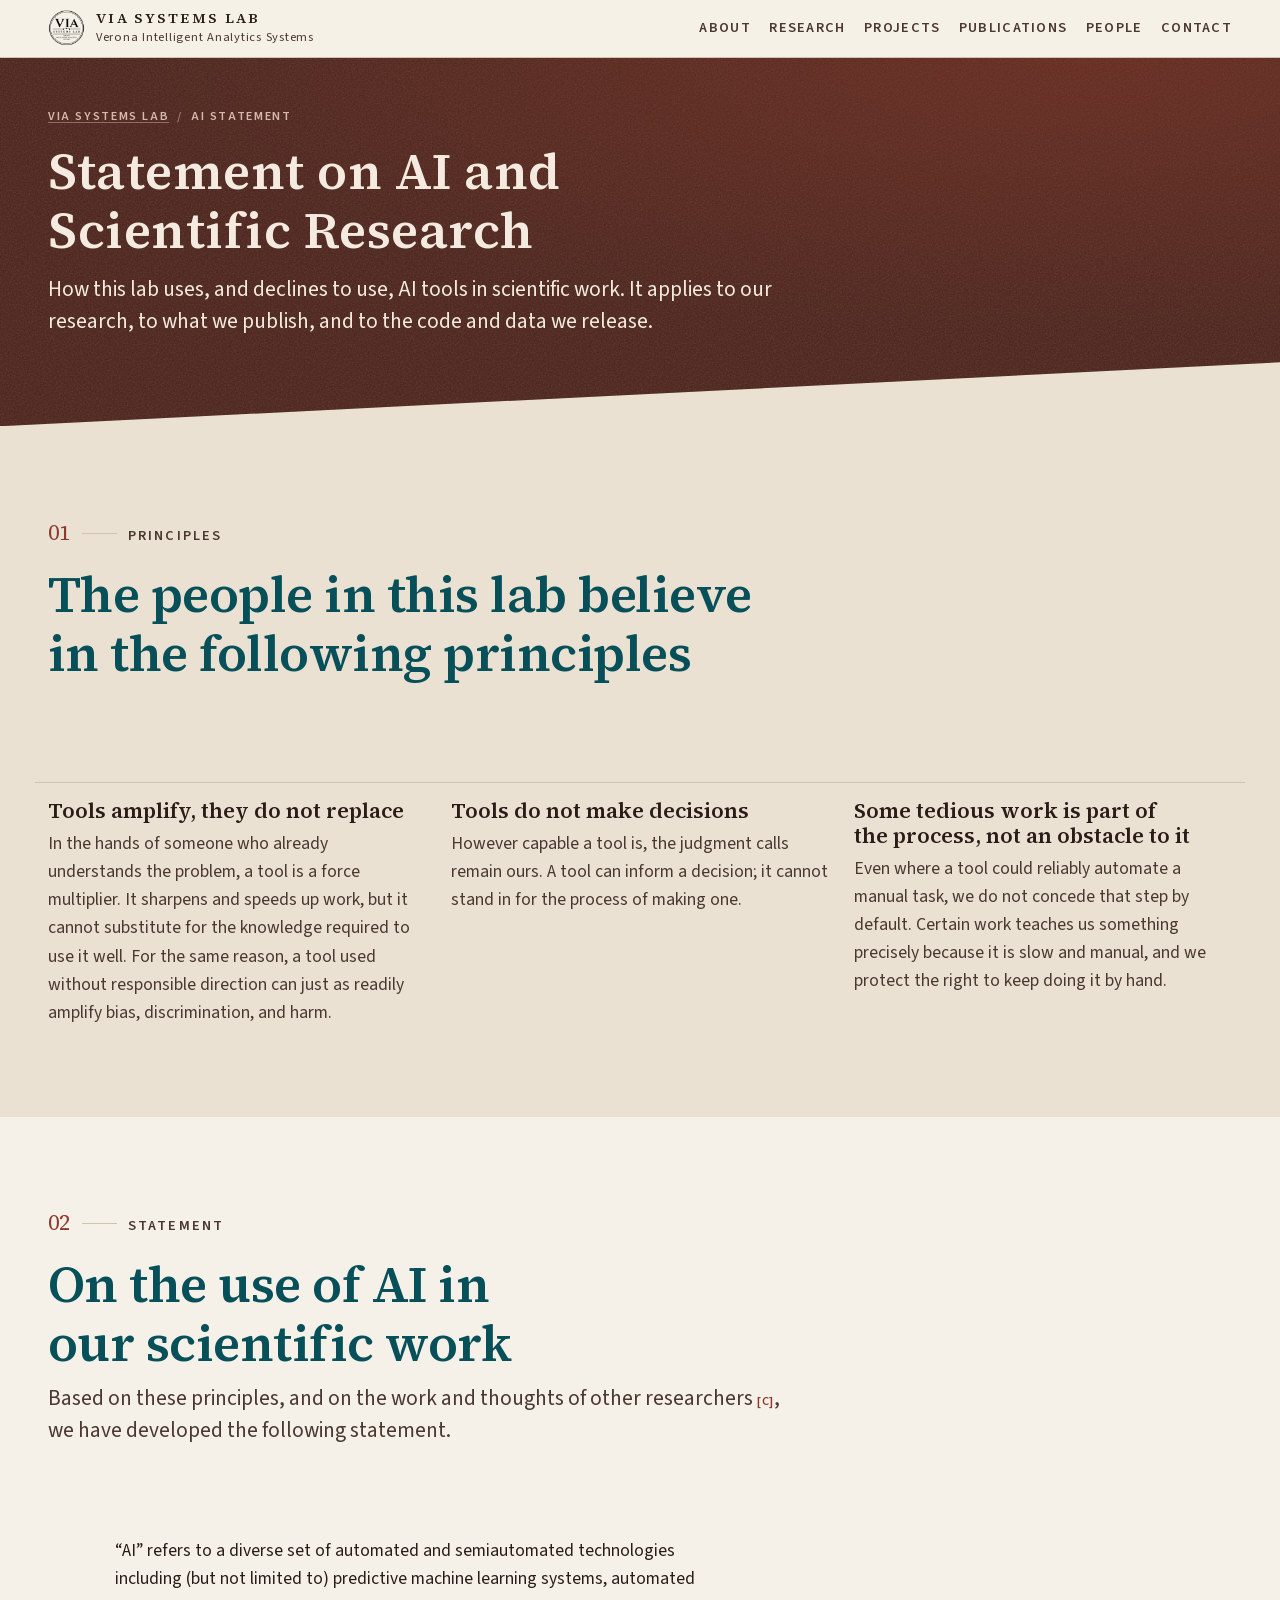
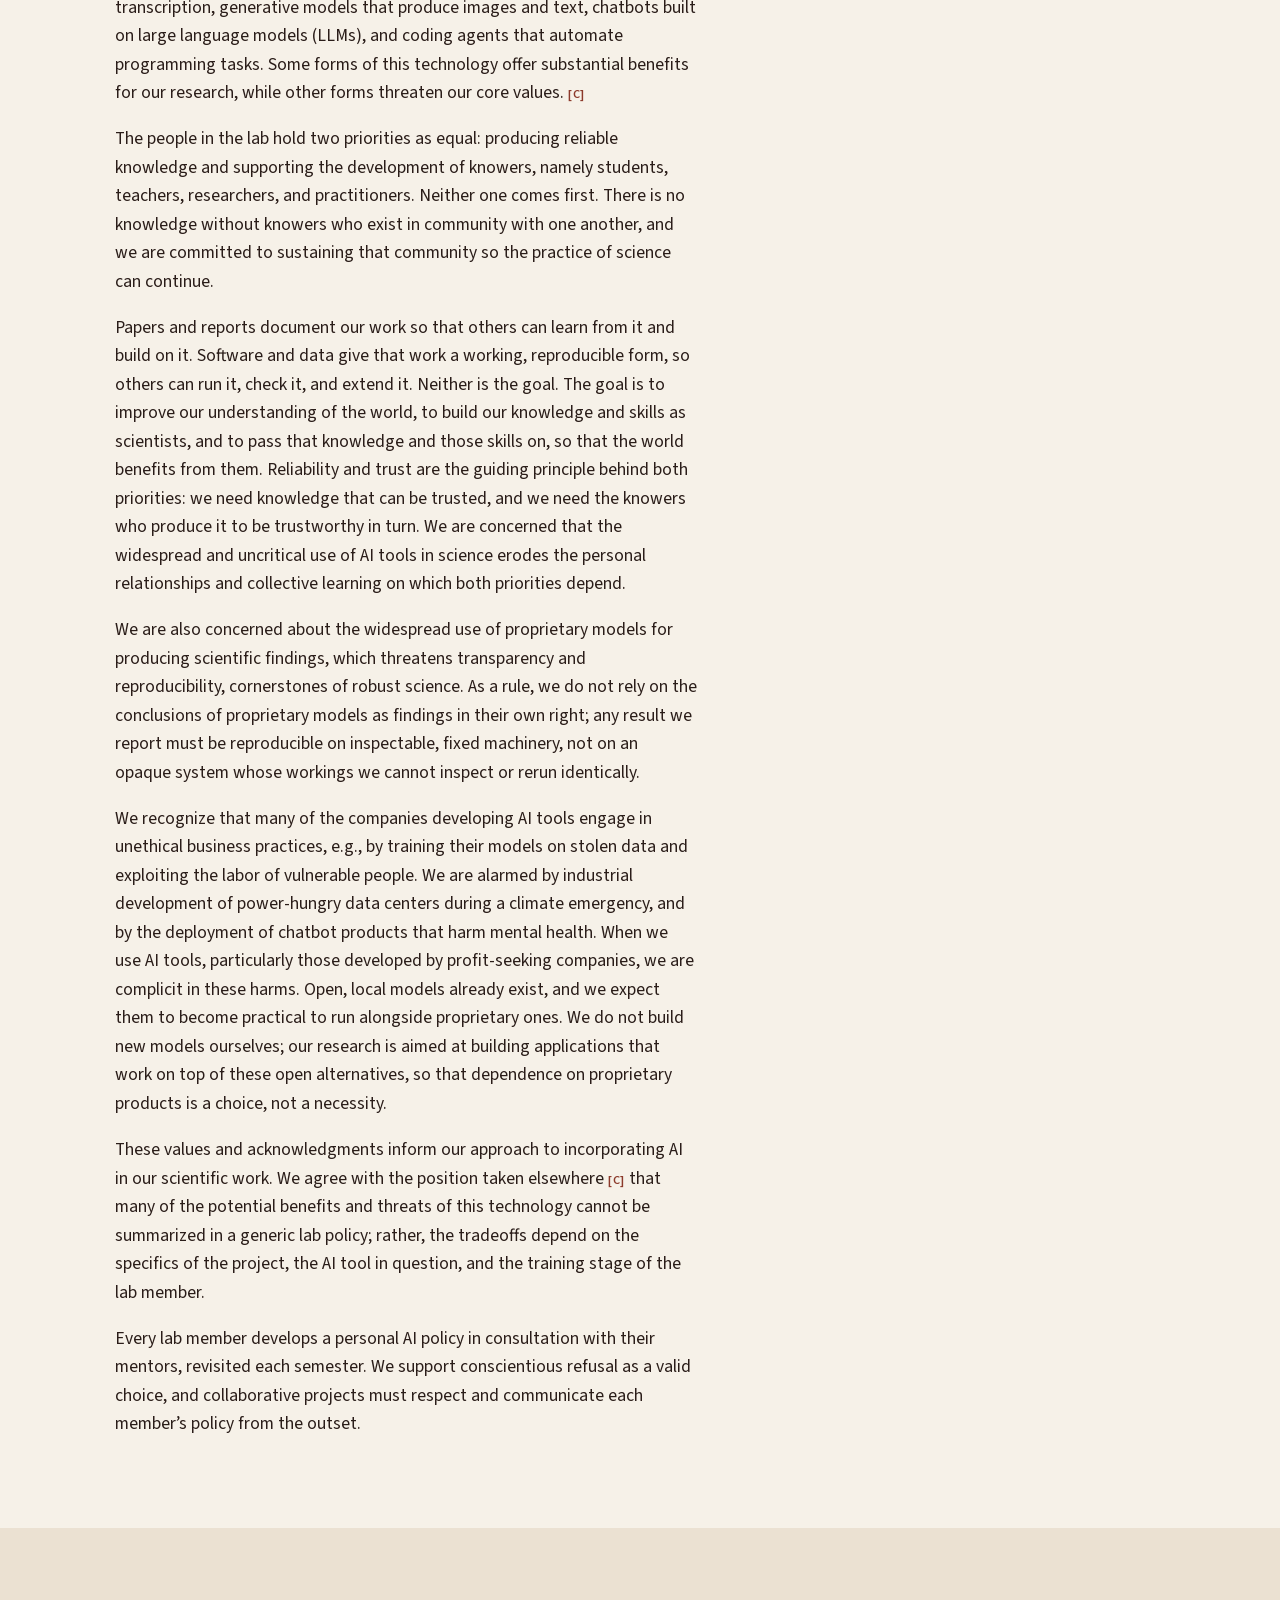
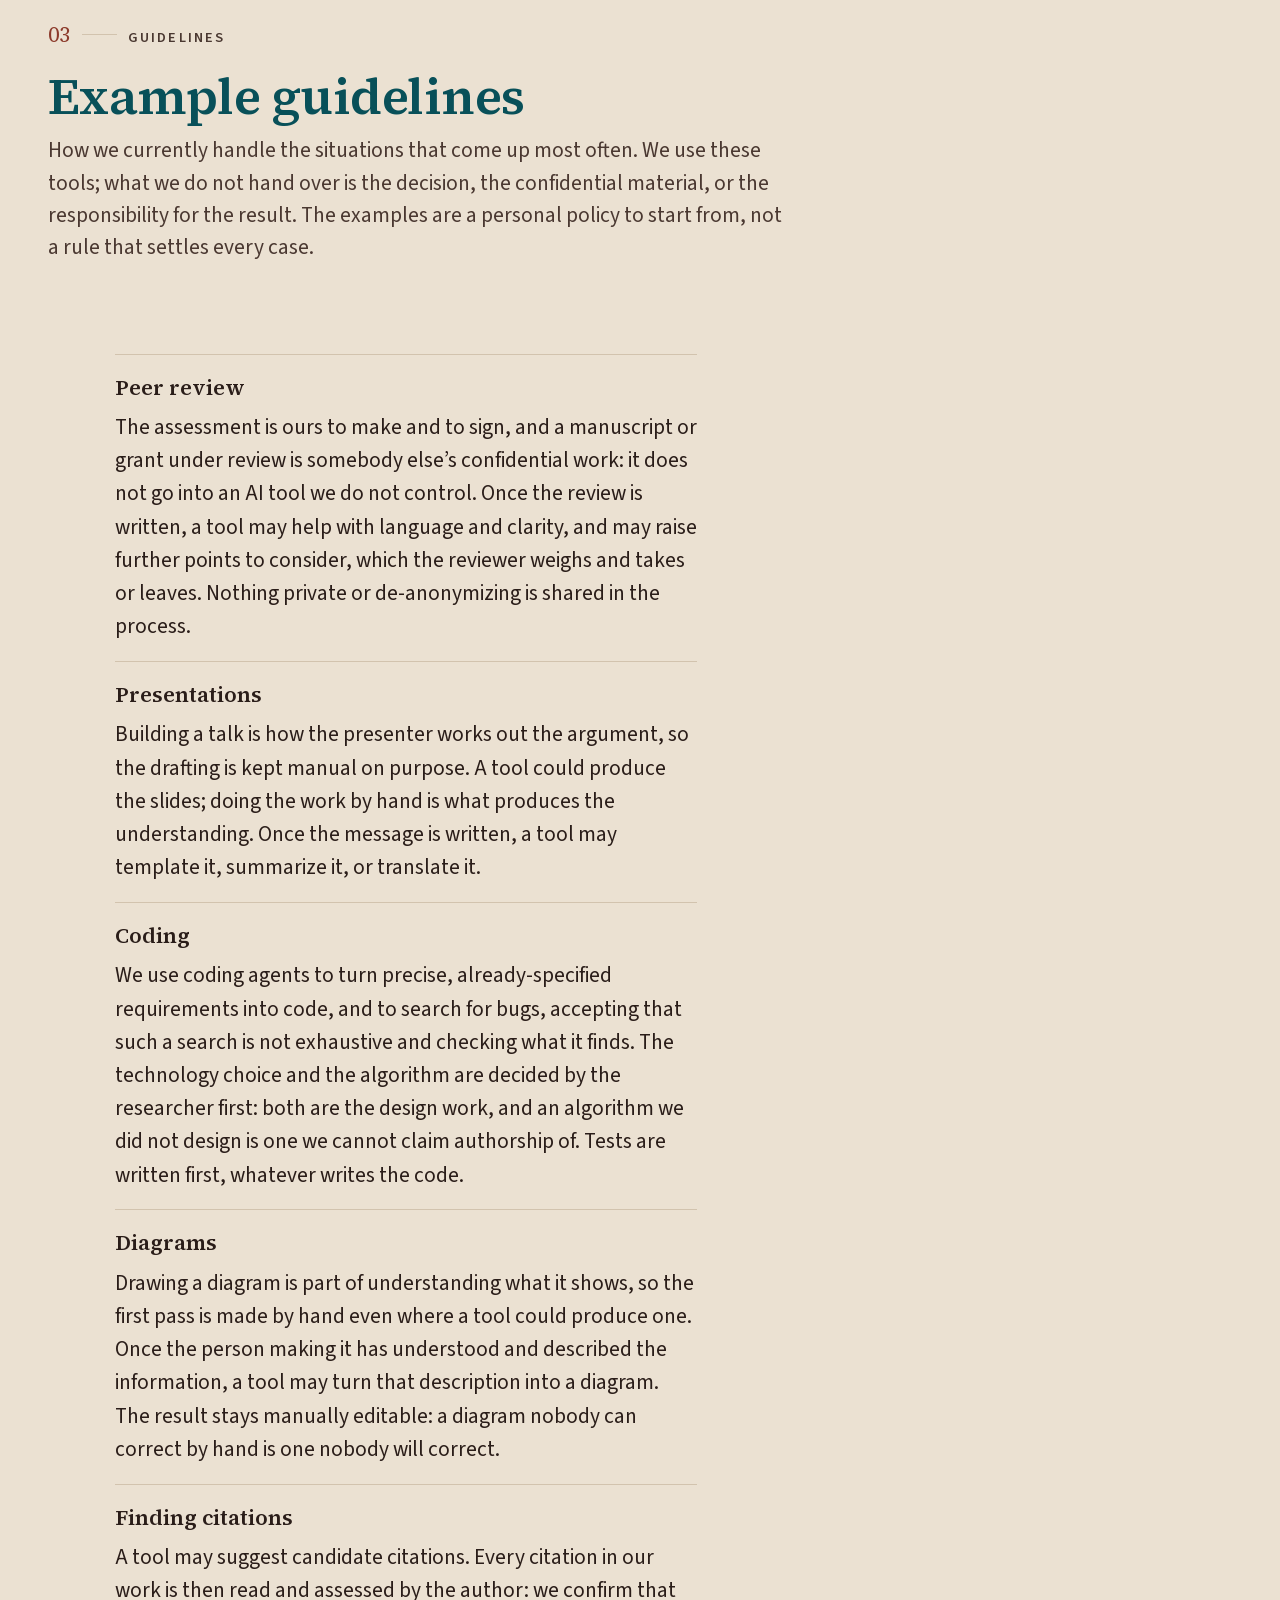
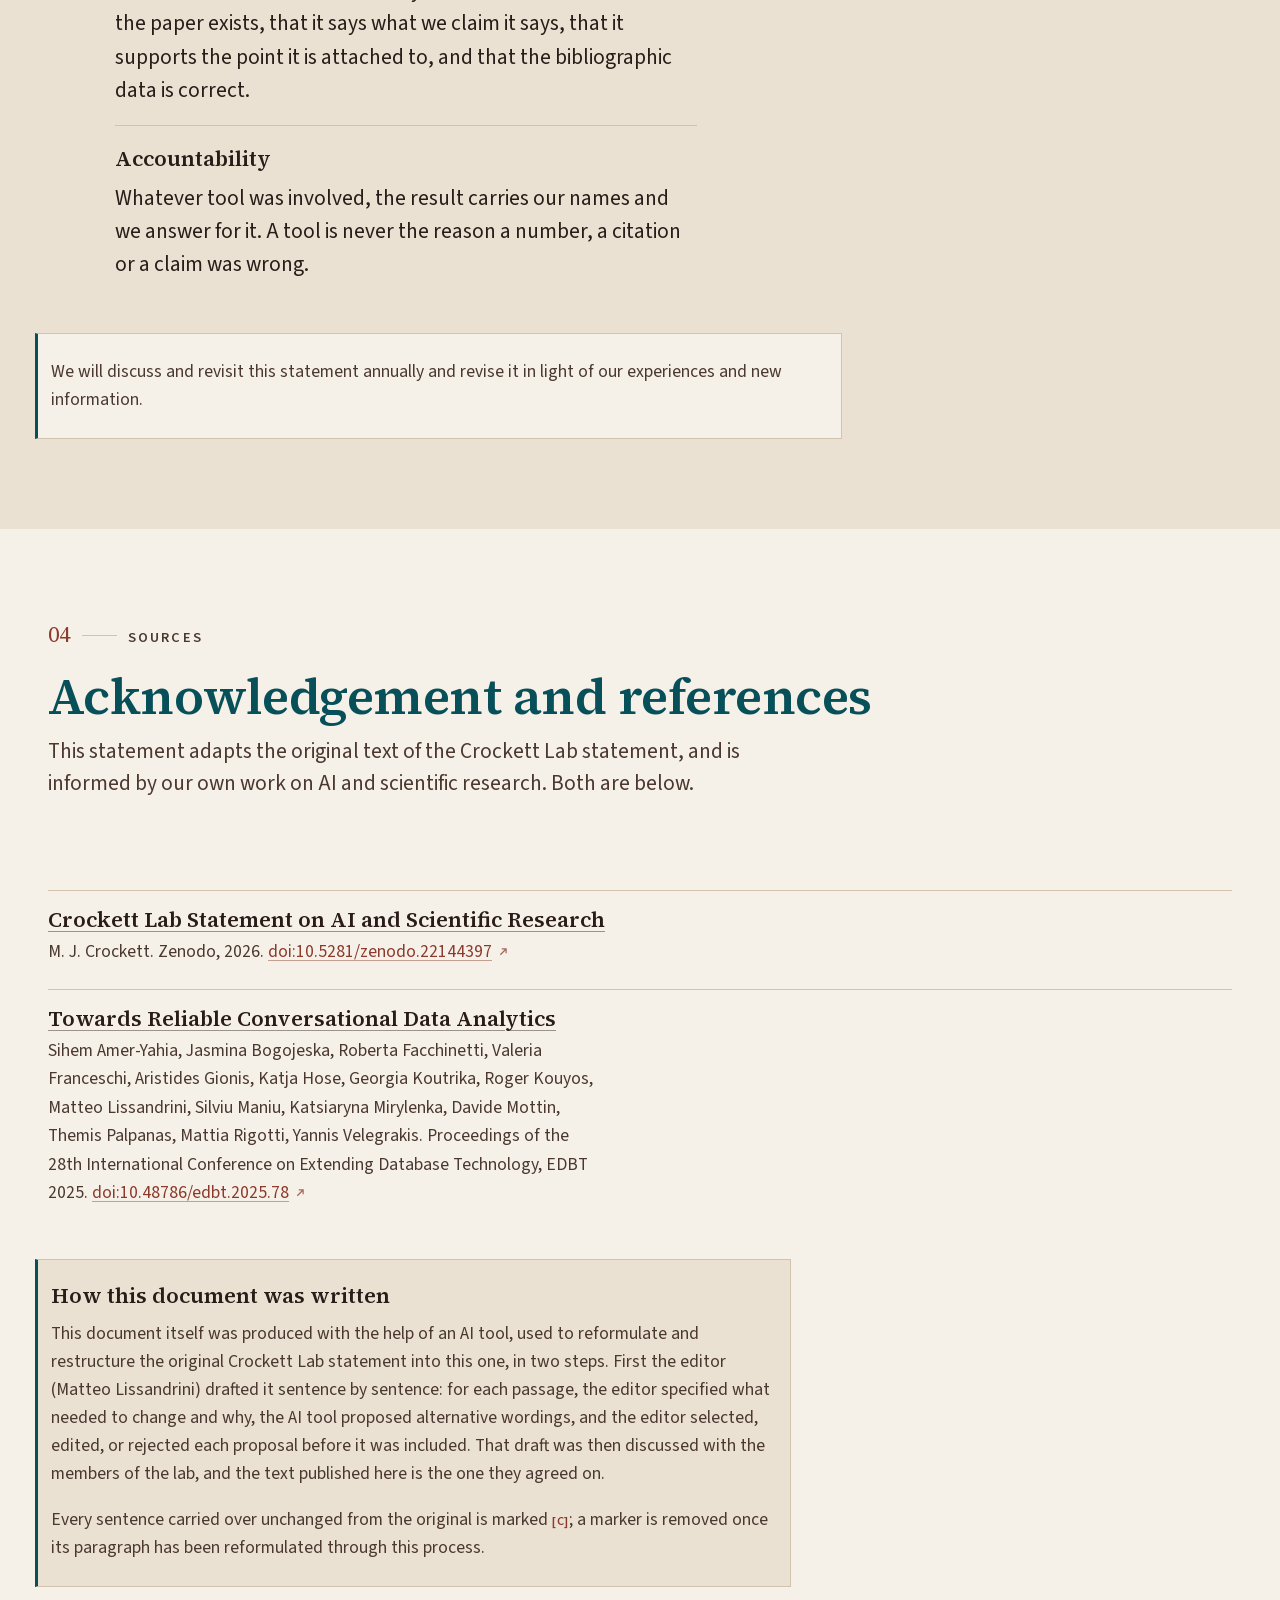
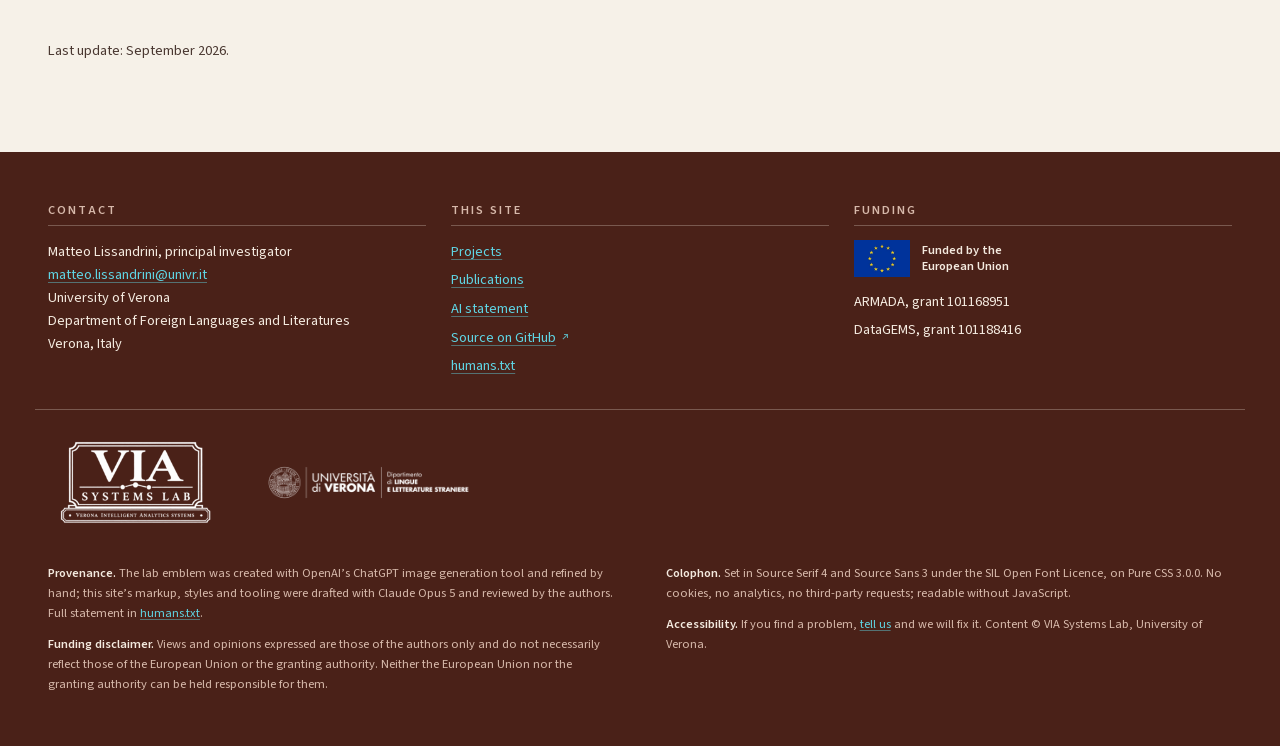
==== ai-statement.html @ 72196e4b "content(ai-statement): frame the guidelines by what we commit to [BOT] The example guidelines carrie" ====
<!doctype html>
<html lang="en">
<head>
<meta charset="utf-8">
<meta name="viewport" content="width=device-width, initial-scale=1">

<title>Statement on AI and Scientific Research · VIA Systems Lab</title>
<meta name="description" content="How the VIA Systems Lab uses, and declines to use, AI tools in scientific work: principles, example guidelines for review, presentations, coding, diagrams and citations.">
<link rel="canonical" href="https://viasystemslab.github.io/ai-statement.html">

<meta name="color-scheme" content="light">
<meta name="theme-color" content="#f6f1e8">

<link rel="icon" href="icons/favicon.svg" type="image/svg+xml">
<link rel="icon" href="icons/favicon-32.png" sizes="32x32" type="image/png">
<link rel="icon" href="icons/favicon-16.png" sizes="16x16" type="image/png">
<link rel="apple-touch-icon" href="icons/apple-touch-icon.png" sizes="180x180">
<link rel="manifest" href="site.webmanifest">
<link rel="author" type="text/plain" href="humans.txt">

<link rel="preload" href="fonts/source-sans-3-roman-latin.woff2" as="font" type="font/woff2" crossorigin>
<link rel="preload" href="fonts/source-serif-4-roman-latin.woff2" as="font" type="font/woff2" crossorigin>

<link rel="stylesheet" href="css/fonts.css">
<link rel="stylesheet" href="css/pure.css">
<link rel="stylesheet" href="css/grids-responsive.css">
<link rel="stylesheet" href="css/custom.css">

<meta property="og:type" content="article">
<meta property="og:site_name" content="VIA Systems Lab">
<meta property="og:locale" content="en_GB">
<meta property="og:url" content="https://viasystemslab.github.io/ai-statement.html">
<meta property="og:title" content="Statement on AI and Scientific Research · VIA Systems Lab">
<meta property="og:description" content="Tools amplify, they do not replace. Tools do not make decisions. Some tedious work is part of the process.">
<meta property="og:image" content="https://viasystemslab.github.io/img/og-card.png">
<meta property="og:image:width" content="1200">
<meta property="og:image:height" content="630">
<meta property="og:image:type" content="image/png">
<meta property="og:image:alt" content="The VIA Systems Lab plaque: VIA SYSTEMS LAB, Verona Intelligent Analytics Systems.">
<meta name="twitter:card" content="summary_large_image">

<script type="application/ld+json">
{
  "@context": {
    "@vocab": "https://schema.org/"
  },
  "@graph": [
    {
      "@id": "https://viasystemslab.github.io/ai-statement.html#webpage",
      "@type": ["WebPage", "DigitalDocument"],
      "url": "https://viasystemslab.github.io/ai-statement.html",
      "name": "Statement on AI and Scientific Research",
      "description": "How the VIA Systems Lab uses, and declines to use, AI tools in scientific work.",
      "inLanguage": "en",
      "dateModified": "2026-09",
      "isPartOf": { "@id": "https://viasystemslab.github.io/#website" },
      "about": { "@id": "https://viasystemslab.github.io/#organization" },
      "author": { "@id": "https://viasystemslab.github.io/#organization" },
      "editor": { "@id": "https://orcid.org/0000-0001-7922-5998" },
      "isBasedOn": { "@id": "https://doi.org/10.5281/zenodo.22144397" },
      "citation": [
        { "@id": "https://doi.org/10.5281/zenodo.22144397" },
        { "@id": "https://doi.org/10.48786/edbt.2025.78" }
      ],
      "breadcrumb": {
        "@type": "BreadcrumbList",
        "itemListElement": [
          { "@type": "ListItem", "position": 1, "name": "VIA Systems Lab", "item": "https://viasystemslab.github.io/" },
          { "@type": "ListItem", "position": 2, "name": "Statement on AI and Scientific Research", "item": "https://viasystemslab.github.io/ai-statement.html" }
        ]
      }
    },
    {
      "@id": "https://viasystemslab.github.io/#organization",
      "@type": "ResearchOrganization",
      "name": "VIA Systems Lab",
      "alternateName": "Verona Intelligent Analytics Systems",
      "url": "https://viasystemslab.github.io/",
      "parentOrganization": { "@id": "https://ror.org/039bp8j42" },
      "logo": { "@id": "https://viasystemslab.github.io/#emblem" }
    },
    {
      "@id": "https://ror.org/039bp8j42",
      "@type": "CollegeOrUniversity",
      "name": "University of Verona",
      "url": "https://www.univr.it/",
      "sameAs": [ "https://ror.org/039bp8j42" ]
    },
    {
      "@id": "https://doi.org/10.5281/zenodo.22144397",
      "@type": "CreativeWork",
      "name": "Crockett Lab Statement on AI and Scientific Research",
      "author": { "@type": "Person", "name": "M. J. Crockett" },
      "datePublished": "2026",
      "publisher": { "@type": "Organization", "name": "Zenodo" },
      "url": "https://doi.org/10.5281/zenodo.22144397",
      "identifier": "10.5281/zenodo.22144397"
    },
    {
      "@id": "https://doi.org/10.48786/edbt.2025.78",
      "@type": "ScholarlyArticle",
      "name": "Towards Reliable Conversational Data Analytics",
      "datePublished": "2025",
      "publication": {
        "@type": "PublicationEvent",
        "name": "28th International Conference on Extending Database Technology (EDBT 2025)"
      },
      "url": "https://doi.org/10.48786/edbt.2025.78",
      "identifier": "10.48786/edbt.2025.78",
      "author": [
        { "@type": "Person", "name": "Sihem Amer-Yahia" },
        { "@type": "Person", "name": "Jasmina Bogojeska" },
        { "@type": "Person", "name": "Roberta Facchinetti" },
        { "@type": "Person", "name": "Valeria Franceschi" },
        { "@type": "Person", "name": "Aristides Gionis" },
        { "@type": "Person", "name": "Katja Hose" },
        { "@type": "Person", "name": "Georgia Koutrika" },
        { "@type": "Person", "name": "Roger Kouyos" },
        { "@id": "https://orcid.org/0000-0001-7922-5998" },
        { "@type": "Person", "name": "Silviu Maniu" },
        { "@type": "Person", "name": "Katsiaryna Mirylenka" },
        { "@type": "Person", "name": "Davide Mottin" },
        { "@type": "Person", "name": "Themis Palpanas" },
        { "@type": "Person", "name": "Mattia Rigotti" },
        { "@type": "Person", "name": "Yannis Velegrakis" }
      ]
    }
  ]
}
</script>
</head>

<body id="top">

<a class="skip-link" href="#main">Skip to main content</a>

<header class="masthead">
  <div class="masthead__inner">
    <a class="wordmark" href="index.html">
      <picture>
        <source type="image/webp" srcset="img/via-logo-circle-b-240.webp">
        <img class="wordmark__seal" src="img/via-logo-circle-b-240.png" width="240" height="240" alt="" decoding="async">
      </picture>
      <span class="wordmark__text">
        <span class="wordmark__name">VIA Systems Lab</span>
        <span class="wordmark__sub">Verona Intelligent Analytics Systems</span>
      </span>
    </a>

    <nav class="nav" aria-label="Main">
      <ul class="nav__list">
        <li><a href="index.html#about">About</a></li>
        <li><a href="index.html#research">Research</a></li>
        <li><a href="projects.html">Projects</a></li>
        <li><a href="publications.html">Publications</a></li>
        <li><a href="index.html#people">People</a></li>
        <li><a href="#contact">Contact</a></li>
      </ul>
    </nav>
  </div>
</header>

<main id="main">

  <section class="pagehead" aria-labelledby="page-title">
    <div class="shell pure-g">
      <div class="pagehead__text pure-u-1 pure-u-md-5-6 pure-u-lg-17-24">
        <nav class="crumbs" aria-label="Breadcrumb">
          <ol>
            <li><a href="index.html">VIA Systems Lab</a></li>
            <li aria-current="page">AI statement</li>
          </ol>
        </nav>
        <h1 id="page-title" class="pagehead__h1">Statement on AI and Scientific Research</h1>
        <p class="pagehead__lead">
          How this lab uses, and declines to use, AI tools in scientific work.
          It applies to our research, to what we publish, and to the code and
          data we release.
        </p>
      </div>
    </div>
  </section>

  <section class="section" aria-labelledby="principles-title">
    <div class="shell pure-g">
      <header class="section__head pure-u-1 pure-u-md-5-6 pure-u-lg-17-24">
        <p class="eyebrow"><span class="eyebrow__num">01</span> Principles</p>
        <h2 id="principles-title" class="section__title">The people in this lab believe in the following principles</h2>
      </header>

      <ul class="openlist pure-g">
        <li class="openitem pure-u-1 pure-u-md-1-3">
          <h3 class="openitem__title">Tools amplify, they do not replace</h3>
          <p>In the hands of someone who already understands the problem, a tool
            is a force multiplier. It sharpens and speeds up work, but it cannot
            substitute for the knowledge required to use it well. For the same
            reason, a tool used without responsible direction can just as readily
            amplify bias, discrimination, and harm.</p>
        </li>
        <li class="openitem pure-u-1 pure-u-md-1-3">
          <h3 class="openitem__title">Tools do not make decisions</h3>
          <p>However capable a tool is, the judgment calls remain ours. A tool can
            inform a decision; it cannot stand in for the process of making one.</p>
        </li>
        <li class="openitem pure-u-1 pure-u-md-1-3">
          <h3 class="openitem__title">Some tedious work is part of the process, not an obstacle to it</h3>
          <p>Even where a tool could reliably automate a manual task, we do not
            concede that step by default. Certain work teaches us something
            precisely because it is slow and manual, and we protect the right to
            keep doing it by hand.</p>
        </li>
      </ul>
    </div>
  </section>

  <section class="section" aria-labelledby="statement-title">
    <div class="shell pure-g">
      <header class="section__head pure-u-1 pure-u-md-5-6 pure-u-lg-17-24">
        <p class="eyebrow"><span class="eyebrow__num">02</span> Statement</p>
        <h2 id="statement-title" class="section__title">On the use of AI in our scientific work</h2>
        <p class="section__standfirst">
          Based on these principles, and on the work and thoughts of other
          researchers <span class="cmark">[C]</span>, we have developed the
          following statement.
        </p>
      </header>

      <div class="prose main-prose pure-u-1 pure-u-md-1 pure-u-lg-17-24">
        <p>
          &ldquo;AI&rdquo; refers to a diverse set of automated and semiautomated
          technologies including (but not limited to) predictive machine learning
          systems, automated transcription, generative models that produce images
          and text, chatbots built on large language models (LLMs), and coding
          agents that automate programming tasks. Some forms of this technology
          offer substantial benefits for our research, while other forms threaten
          our core values. <span class="cmark">[C]</span>
        </p>
        <p>
          The people in the lab hold two priorities as equal: producing reliable
          knowledge and supporting the development of knowers, namely students,
          teachers, researchers, and practitioners. Neither one comes first.
          There is no knowledge without knowers who exist in community with one
          another, and we are committed to sustaining that community so the
          practice of science can continue.
        </p>
        <p>
          Papers and reports document our work so that others can learn from it and
          build on it. Software and data give that work a working, reproducible
          form, so others can run it, check it, and extend it. Neither is the goal.
          The goal is to improve our understanding of the world, to build our
          knowledge and skills as scientists, and to pass that knowledge and those
          skills on, so that the world benefits from them. Reliability and trust
          are the guiding principle behind both priorities: we need knowledge that
          can be trusted, and we need the knowers who produce it to be trustworthy
          in turn. We are concerned that the widespread and uncritical use of AI
          tools in science erodes the personal relationships and collective
          learning on which both priorities depend.
        </p>
        <p>
          We are also concerned about the widespread use of proprietary models for
          producing scientific findings, which threatens transparency and
          reproducibility, cornerstones of robust science. As a rule, we do not
          rely on the conclusions of proprietary models as findings in their own
          right; any result we report must be reproducible on inspectable, fixed
          machinery, not on an opaque system whose workings we cannot inspect or
          rerun identically.
        </p>
        <p>
          We recognize that many of the companies developing AI tools engage in
          unethical business practices, e.g., by training their models on stolen
          data and exploiting the labor of vulnerable people. We are alarmed by
          industrial development of power-hungry data centers during a climate
          emergency, and by the deployment of chatbot products that harm mental
          health. When we use AI tools, particularly those developed by
          profit-seeking companies, we are complicit in these harms. Open, local
          models already exist, and we expect them to become practical to run
          alongside proprietary ones. We do not build new models ourselves; our
          research is aimed at building applications that work on top of these open
          alternatives, so that dependence on proprietary products is a choice, not
          a necessity.
        </p>
        <p>
          These values and acknowledgments inform our approach to incorporating AI
          in our scientific work. We agree with the position taken elsewhere
          <span class="cmark">[C]</span> that many of the potential benefits and
          threats of this technology cannot be summarized in a generic lab policy;
          rather, the tradeoffs depend on the specifics of the project, the AI tool
          in question, and the training stage of the lab member.
        </p>
        <p>
          Every lab member develops a personal AI policy in consultation with their
          mentors, revisited each semester. We support conscientious refusal as a
          valid choice, and collaborative projects must respect and communicate
          each member&rsquo;s policy from the outset.
        </p>
      </div>
    </div>
  </section>

  <section class="section" aria-labelledby="guidelines-title">
    <div class="shell pure-g">
      <header class="section__head pure-u-1 pure-u-md-5-6 pure-u-lg-17-24">
        <p class="eyebrow"><span class="eyebrow__num">03</span> Guidelines</p>
        <h2 id="guidelines-title" class="section__title">Example guidelines</h2>
        <p class="section__standfirst">
          How we currently handle the situations that come up most often. We use
          these tools; what we do not hand over is the decision, the confidential
          material, or the responsibility for the result. The examples are a
          personal policy to start from, not a rule that settles every case.
        </p>
      </header>

      <dl class="statement-list main-prose pure-u-1 pure-u-md-11-12 pure-u-lg-17-24">
        <div class="statement-list__item">
          <dt>Peer review</dt>
          <dd>The assessment is ours to make and to sign, and a manuscript or
            grant under review is somebody else&rsquo;s confidential work: it does
            not go into an AI tool we do not control. Once the review is written, a
            tool may help with language and clarity, and may raise further points to
            consider, which the reviewer weighs and takes or leaves. Nothing private
            or de-anonymizing is shared in the process.</dd>
        </div>
        <div class="statement-list__item">
          <dt>Presentations</dt>
          <dd>Building a talk is how the presenter works out the argument, so the
            drafting is kept manual on purpose. A tool could produce the slides;
            doing the work by hand is what produces the understanding. Once the
            message is written, a tool may template it, summarize it, or translate
            it.</dd>
        </div>
        <div class="statement-list__item">
          <dt>Coding</dt>
          <dd>We use coding agents to turn precise, already-specified requirements
            into code, and to search for bugs, accepting that such a search is not
            exhaustive and checking what it finds. The technology choice and the
            algorithm are decided by the researcher first: both are the design work,
            and an algorithm we did not design is one we cannot claim authorship of.
            Tests are written first, whatever writes the code.</dd>
        </div>
        <div class="statement-list__item">
          <dt>Diagrams</dt>
          <dd>Drawing a diagram is part of understanding what it shows, so the
            first pass is made by hand even where a tool could produce one. Once the
            person making it has understood and described the information, a tool
            may turn that description into a diagram. The result stays manually
            editable: a diagram nobody can correct by hand is one nobody will
            correct.</dd>
        </div>
        <div class="statement-list__item">
          <dt>Finding citations</dt>
          <dd>A tool may suggest candidate citations. Every citation in our work is
            then read and assessed by the author: we confirm that the paper exists,
            that it says what we claim it says, that it supports the point it is
            attached to, and that the bibliographic data is correct.</dd>
        </div>
        <div class="statement-list__item">
          <dt>Accountability</dt>
          <dd>Whatever tool was involved, the result carries our names and we answer
            for it. A tool is never the reason a number, a citation or a claim was
            wrong.</dd>
        </div>
      </dl>

      <p class="note pure-u-1 pure-u-md-3-4 pure-u-lg-2-3">
        We will discuss and revisit this statement annually and revise it in light
        of our experiences and new information.
      </p>
    </div>
  </section>

  <section class="section" aria-labelledby="refs-title">
    <div class="shell pure-g">
      <header class="section__head pure-u-1 pure-u-md-5-6 pure-u-lg-17-24">
        <p class="eyebrow"><span class="eyebrow__num">04</span> Sources</p>
        <h2 id="refs-title" class="section__title">Acknowledgement and references</h2>
        <p class="section__standfirst">
          This statement adapts the original text of the Crockett Lab statement,
          and is informed by our own work on AI and scientific research. Both
          are below.
        </p>
      </header>

      <ol class="pubs pure-u-1 pure-u-md-16-24 pure-u-lg-15-24">
        <li class="pub">
          <h3 class="pub__title">
            <a href="https://doi.org/10.5281/zenodo.22144397">Crockett Lab Statement on AI and Scientific Research</a>
          </h3>
          <p class="pub__detail">
            <span class="pub__authors">M. J. Crockett</span>.
            <span class="pub__venue">Zenodo</span>, <time datetime="2026">2026</time>.
            <a class="link-ext" href="https://doi.org/10.5281/zenodo.22144397">doi:10.5281/zenodo.22144397</a>
          </p>
        </li>
        <li class="pub">
          <h3 class="pub__title">
            <a href="https://doi.org/10.48786/edbt.2025.78">Towards Reliable Conversational Data Analytics</a>
          </h3>
          <p class="pub__detail">
            <span class="pub__authors">Sihem Amer-Yahia, Jasmina Bogojeska, Roberta
            Facchinetti, Valeria Franceschi, Aristides Gionis, Katja Hose, Georgia
            Koutrika, Roger Kouyos, Matteo Lissandrini, Silviu Maniu, Katsiaryna
            Mirylenka, Davide Mottin, Themis Palpanas, Mattia Rigotti, Yannis
            Velegrakis</span>.
            <span class="pub__venue">Proceedings of the 28th International Conference
            on Extending Database Technology, EDBT 2025</span>.
            <a class="link-ext" href="https://doi.org/10.48786/edbt.2025.78">doi:10.48786/edbt.2025.78</a>
          </p>
        </li>
      </ol>

      <aside class="note pure-u-1 pure-u-md-16-24 pure-u-lg-15-24">
        <h3 class="note__title">How this document was written</h3>
        <p>
          This document itself was produced with the help of an AI tool, used to
          reformulate and restructure the original Crockett Lab statement into this
          one, in two steps. First the editor (Matteo Lissandrini) drafted it
          sentence by sentence: for each passage, the editor specified what needed
          to change and why, the AI tool proposed alternative wordings, and the
          editor selected, edited, or rejected each proposal before it was
          included. That draft was then discussed with the members of the lab, and
          the text published here is the one they agreed on.
        </p>
        <p>
          Every sentence carried over unchanged from the original is marked
          <span class="cmark">[C]</span>; a marker is removed once its paragraph has
          been reformulated through this process.
        </p>
      </aside>

      <p class="statement-date pure-u-1">Last update: <time datetime="2026-09">September 2026</time>.</p>
    </div>
  </section>

</main>

<footer id="contact" class="footer" vocab="https://schema.org/" typeof="ResearchOrganization" resource="https://viasystemslab.github.io/#organization">
  <div class="shell pure-g">

    <div class="footer__col pure-u-1 pure-u-md-1-3">
      <h2 class="footer__title">Contact</h2>
      <address class="footer__body">
        Matteo Lissandrini, principal investigator<br>
        <a href="mailto:matteo.lissandrini@univr.it">matteo.lissandrini@univr.it</a><br>
        <span property="parentOrganization" typeof="CollegeOrUniversity" resource="https://ror.org/039bp8j42">
          <span property="name">University of Verona</span><br>
          Department of Foreign Languages and Literatures<br>
          <span property="address" typeof="PostalAddress"><span property="addressLocality">Verona</span>, <span property="addressCountry">Italy</span></span>
        </span>
      </address>
    </div>

    <div class="footer__col pure-u-1 pure-u-md-1-3">
      <h2 class="footer__title">This site</h2>
      <ul class="footer__body footer__list">
        <li><a href="projects.html">Projects</a></li>
        <li><a href="publications.html">Publications</a></li>
        <li><a href="ai-statement.html" aria-current="page">AI statement</a></li>
        <li><a class="link-ext" href="https://github.com/VIASystemsLab/VIASystemsLab.github.io">Source on GitHub</a></li>
        <li><a href="humans.txt">humans.txt</a></li>
      </ul>
    </div>

    <div class="footer__col pure-u-1 pure-u-md-1-3">
      <h2 class="footer__title">Funding</h2>
      <div class="footer__body">
        <p class="footer__euflag">
          <picture>
            <source type="image/webp" srcset="img/eu-flag-192.webp">
            <img src="img/eu-flag-192.png" width="237" height="158"
                 alt="Flag of the European Union" loading="lazy" decoding="async">
          </picture>
          <span>Funded by the<br>European Union</span>
        </p>
        <ul class="footer__list">
          <li>ARMADA, grant 101168951</li>
          <li>DataGEMS, grant 101188416</li>
        </ul>
      </div>
    </div>

    <div class="footer__marks pure-u-1">
      <!-- The footer band is dark, so the white cut is the right one and
           there is nothing to switch on. -->
      <picture class="footer__plaque">
        <source type="image/webp" srcset="img/via-logo-horizontal-w-280.webp 280w, img/via-logo-horizontal-w-560.webp 560w" sizes="11rem">
        <img src="img/via-logo-horizontal-w-280.png"
             srcset="img/via-logo-horizontal-w-280.png 280w, img/via-logo-horizontal-w-560.png 560w"
             sizes="11rem" width="1672" height="941"
             alt="VIA Systems Lab" loading="lazy" decoding="async">
      </picture>
      <picture class="footer__univr">
        <source type="image/webp" srcset="img/univr-dlls-480.webp 480w, img/univr-dlls-960.webp 960w" sizes="13rem">
        <img src="img/univr-dlls-480.png"
             srcset="img/univr-dlls-480.png 480w, img/univr-dlls-960.png 960w"
             sizes="13rem" width="2362" height="472"
             alt="University of Verona, Department of Foreign Languages and Literatures"
             loading="lazy" decoding="async">
      </picture>
    </div>

    <div class="footer__fine pure-u-1">
      <p>
        <strong>Provenance.</strong> The lab emblem was created with OpenAI&rsquo;s
        ChatGPT image generation tool and refined by hand; this site&rsquo;s markup,
        styles and tooling were drafted with Claude Opus 5 and reviewed by the
        authors. Full statement in <a href="humans.txt">humans.txt</a>.
      </p>
      <p>
        <strong>Funding disclaimer.</strong> Views and opinions expressed are
        those of the authors only and do not necessarily reflect those of the
        European Union or the granting authority. Neither the European Union nor
        the granting authority can be held responsible for them.
      </p>
      <p>
        <strong>Colophon.</strong> Set in Source Serif 4 and Source Sans 3 under
        the SIL Open Font Licence, on Pure CSS 3.0.0. No cookies, no analytics,
        no third-party requests; readable without JavaScript.
      </p>
      <p>
        <strong>Accessibility.</strong> If you find a problem,
        <a href="mailto:matteo.lissandrini@univr.it">tell us</a> and we will fix
        it. Content &copy; VIA Systems Lab, University of Verona.
      </p>
    </div>

  </div>
</footer>

</body>
</html>
---- css/fonts.css ----
/*
 * VIA Systems Lab — self-hosted web fonts
 *
 * Source Sans 3 and Source Serif 4, both variable (weight 300-700, roman + italic).
 * Designed by Paul D. Hunt / Frank Grießhammer for Adobe; SIL Open Font License 1.1.
 * https://github.com/adobe-fonts/source-sans  https://github.com/adobe-fonts/source-serif
 *
 * Files were taken from the Google Fonts CSS2 API and are served from this repository
 * so that no third-party request is made when the page loads. Only the `latin` and
 * `latin-ext` subsets are vendored: they cover English and Italian. The browser fetches
 * `latin-ext` only if the page actually uses a character from that range.
 */

@font-face {
  font-family: 'Source Sans 3';
  font-style: normal;
  font-weight: 300 700;
  font-display: swap;
  src: url('../fonts/source-sans-3-roman-latin.woff2') format('woff2');
  unicode-range: U+0000-00FF, U+0131, U+0152-0153, U+02BB-02BC, U+02C6, U+02DA, U+02DC, U+0304, U+0308, U+0329, U+2000-206F, U+20AC, U+2122, U+2191, U+2193, U+2212, U+2215, U+FEFF, U+FFFD;
}

@font-face {
  font-family: 'Source Sans 3';
  font-style: normal;
  font-weight: 300 700;
  font-display: swap;
  src: url('../fonts/source-sans-3-roman-latin-ext.woff2') format('woff2');
  unicode-range: U+0100-02BA, U+02BD-02C5, U+02C7-02CC, U+02CE-02D7, U+02DD-02FF, U+0304, U+0308, U+0329, U+1D00-1DBF, U+1E00-1E9F, U+1EF2-1EFF, U+2020, U+20A0-20AB, U+20AD-20C0, U+2113, U+2C60-2C7F, U+A720-A7FF;
}

@font-face {
  font-family: 'Source Sans 3';
  font-style: italic;
  font-weight: 300 700;
  font-display: swap;
  src: url('../fonts/source-sans-3-italic-latin.woff2') format('woff2');
  unicode-range: U+0000-00FF, U+0131, U+0152-0153, U+02BB-02BC, U+02C6, U+02DA, U+02DC, U+0304, U+0308, U+0329, U+2000-206F, U+20AC, U+2122, U+2191, U+2193, U+2212, U+2215, U+FEFF, U+FFFD;
}

@font-face {
  font-family: 'Source Sans 3';
  font-style: italic;
  font-weight: 300 700;
  font-display: swap;
  src: url('../fonts/source-sans-3-italic-latin-ext.woff2') format('woff2');
  unicode-range: U+0100-02BA, U+02BD-02C5, U+02C7-02CC, U+02CE-02D7, U+02DD-02FF, U+0304, U+0308, U+0329, U+1D00-1DBF, U+1E00-1E9F, U+1EF2-1EFF, U+2020, U+20A0-20AB, U+20AD-20C0, U+2113, U+2C60-2C7F, U+A720-A7FF;
}

@font-face {
  font-family: 'Source Serif 4';
  font-style: normal;
  font-weight: 300 700;
  font-display: swap;
  src: url('../fonts/source-serif-4-roman-latin.woff2') format('woff2');
  unicode-range: U+0000-00FF, U+0131, U+0152-0153, U+02BB-02BC, U+02C6, U+02DA, U+02DC, U+0304, U+0308, U+0329, U+2000-206F, U+20AC, U+2122, U+2191, U+2193, U+2212, U+2215, U+FEFF, U+FFFD;
}

@font-face {
  font-family: 'Source Serif 4';
  font-style: normal;
  font-weight: 300 700;
  font-display: swap;
  src: url('../fonts/source-serif-4-roman-latin-ext.woff2') format('woff2');
  unicode-range: U+0100-02BA, U+02BD-02C5, U+02C7-02CC, U+02CE-02D7, U+02DD-02FF, U+0304, U+0308, U+0329, U+1D00-1DBF, U+1E00-1E9F, U+1EF2-1EFF, U+2020, U+20A0-20AB, U+20AD-20C0, U+2113, U+2C60-2C7F, U+A720-A7FF;
}

@font-face {
  font-family: 'Source Serif 4';
  font-style: italic;
  font-weight: 300 700;
  font-display: swap;
  src: url('../fonts/source-serif-4-italic-latin.woff2') format('woff2');
  unicode-range: U+0000-00FF, U+0131, U+0152-0153, U+02BB-02BC, U+02C6, U+02DA, U+02DC, U+0304, U+0308, U+0329, U+2000-206F, U+20AC, U+2122, U+2191, U+2193, U+2212, U+2215, U+FEFF, U+FFFD;
}

@font-face {
  font-family: 'Source Serif 4';
  font-style: italic;
  font-weight: 300 700;
  font-display: swap;
  src: url('../fonts/source-serif-4-italic-latin-ext.woff2') format('woff2');
  unicode-range: U+0100-02BA, U+02BD-02C5, U+02C7-02CC, U+02CE-02D7, U+02DD-02FF, U+0304, U+0308, U+0329, U+1D00-1DBF, U+1E00-1E9F, U+1EF2-1EFF, U+2020, U+20A0-20AB, U+20AD-20C0, U+2113, U+2C60-2C7F, U+A720-A7FF;
}
---- css/pure.css ----
/*!
Pure v3.0.0
Copyright 2013 Yahoo!
Licensed under the BSD License.
https://github.com/pure-css/pure/blob/master/LICENSE
*/
/*!
normalize.css v | MIT License | https://necolas.github.io/normalize.css/
Copyright (c) Nicolas Gallagher and Jonathan Neal
*/
/*! normalize.css v8.0.1 | MIT License | github.com/necolas/normalize.css */

/* Document
   ========================================================================== */

/**
 * 1. Correct the line height in all browsers.
 * 2. Prevent adjustments of font size after orientation changes in iOS.
 */

html {
  line-height: 1.15; /* 1 */
  -webkit-text-size-adjust: 100%; /* 2 */
}

/* Sections
   ========================================================================== */

/**
 * Remove the margin in all browsers.
 */

body {
  margin: 0;
}

/**
 * Render the `main` element consistently in IE.
 */

main {
  display: block;
}

/**
 * Correct the font size and margin on `h1` elements within `section` and
 * `article` contexts in Chrome, Firefox, and Safari.
 */

h1 {
  font-size: 2em;
  margin: 0.67em 0;
}

/* Grouping content
   ========================================================================== */

/**
 * 1. Add the correct box sizing in Firefox.
 * 2. Show the overflow in Edge and IE.
 */

hr {
  box-sizing: content-box; /* 1 */
  height: 0; /* 1 */
  overflow: visible; /* 2 */
}

/**
 * 1. Correct the inheritance and scaling of font size in all browsers.
 * 2. Correct the odd `em` font sizing in all browsers.
 */

pre {
  font-family: monospace, monospace; /* 1 */
  font-size: 1em; /* 2 */
}

/* Text-level semantics
   ========================================================================== */

/**
 * Remove the gray background on active links in IE 10.
 */

a {
  background-color: transparent;
}

/**
 * 1. Remove the bottom border in Chrome 57-
 * 2. Add the correct text decoration in Chrome, Edge, IE, Opera, and Safari.
 */

abbr[title] {
  border-bottom: none; /* 1 */
  text-decoration: underline; /* 2 */
  -webkit-text-decoration: underline dotted;
          text-decoration: underline dotted; /* 2 */
}

/**
 * Add the correct font weight in Chrome, Edge, and Safari.
 */

b,
strong {
  font-weight: bolder;
}

/**
 * 1. Correct the inheritance and scaling of font size in all browsers.
 * 2. Correct the odd `em` font sizing in all browsers.
 */

code,
kbd,
samp {
  font-family: monospace, monospace; /* 1 */
  font-size: 1em; /* 2 */
}

/**
 * Add the correct font size in all browsers.
 */

small {
  font-size: 80%;
}

/**
 * Prevent `sub` and `sup` elements from affecting the line height in
 * all browsers.
 */

sub,
sup {
  font-size: 75%;
  line-height: 0;
  position: relative;
  vertical-align: baseline;
}

sub {
  bottom: -0.25em;
}

sup {
  top: -0.5em;
}

/* Embedded content
   ========================================================================== */

/**
 * Remove the border on images inside links in IE 10.
 */

img {
  border-style: none;
}

/* Forms
   ========================================================================== */

/**
 * 1. Change the font styles in all browsers.
 * 2. Remove the margin in Firefox and Safari.
 */

button,
input,
optgroup,
select,
textarea {
  font-family: inherit; /* 1 */
  font-size: 100%; /* 1 */
  line-height: 1.15; /* 1 */
  margin: 0; /* 2 */
}

/**
 * Show the overflow in IE.
 * 1. Show the overflow in Edge.
 */

button,
input { /* 1 */
  overflow: visible;
}

/**
 * Remove the inheritance of text transform in Edge, Firefox, and IE.
 * 1. Remove the inheritance of text transform in Firefox.
 */

button,
select { /* 1 */
  text-transform: none;
}

/**
 * Correct the inability to style clickable types in iOS and Safari.
 */

button,
[type="button"],
[type="reset"],
[type="submit"] {
  -webkit-appearance: button;
}

/**
 * Remove the inner border and padding in Firefox.
 */

button::-moz-focus-inner,
[type="button"]::-moz-focus-inner,
[type="reset"]::-moz-focus-inner,
[type="submit"]::-moz-focus-inner {
  border-style: none;
  padding: 0;
}

/**
 * Restore the focus styles unset by the previous rule.
 */

button:-moz-focusring,
[type="button"]:-moz-focusring,
[type="reset"]:-moz-focusring,
[type="submit"]:-moz-focusring {
  outline: 1px dotted ButtonText;
}

/**
 * Correct the padding in Firefox.
 */

fieldset {
  padding: 0.35em 0.75em 0.625em;
}

/**
 * 1. Correct the text wrapping in Edge and IE.
 * 2. Correct the color inheritance from `fieldset` elements in IE.
 * 3. Remove the padding so developers are not caught out when they zero out
 *    `fieldset` elements in all browsers.
 */

legend {
  box-sizing: border-box; /* 1 */
  color: inherit; /* 2 */
  display: table; /* 1 */
  max-width: 100%; /* 1 */
  padding: 0; /* 3 */
  white-space: normal; /* 1 */
}

/**
 * Add the correct vertical alignment in Chrome, Firefox, and Opera.
 */

progress {
  vertical-align: baseline;
}

/**
 * Remove the default vertical scrollbar in IE 10+.
 */

textarea {
  overflow: auto;
}

/**
 * 1. Add the correct box sizing in IE 10.
 * 2. Remove the padding in IE 10.
 */

[type="checkbox"],
[type="radio"] {
  box-sizing: border-box; /* 1 */
  padding: 0; /* 2 */
}

/**
 * Correct the cursor style of increment and decrement buttons in Chrome.
 */

[type="number"]::-webkit-inner-spin-button,
[type="number"]::-webkit-outer-spin-button {
  height: auto;
}

/**
 * 1. Correct the odd appearance in Chrome and Safari.
 * 2. Correct the outline style in Safari.
 */

[type="search"] {
  -webkit-appearance: textfield; /* 1 */
  outline-offset: -2px; /* 2 */
}

/**
 * Remove the inner padding in Chrome and Safari on macOS.
 */

[type="search"]::-webkit-search-decoration {
  -webkit-appearance: none;
}

/**
 * 1. Correct the inability to style clickable types in iOS and Safari.
 * 2. Change font properties to `inherit` in Safari.
 */

::-webkit-file-upload-button {
  -webkit-appearance: button; /* 1 */
  font: inherit; /* 2 */
}

/* Interactive
   ========================================================================== */

/*
 * Add the correct display in Edge, IE 10+, and Firefox.
 */

details {
  display: block;
}

/*
 * Add the correct display in all browsers.
 */

summary {
  display: list-item;
}

/* Misc
   ========================================================================== */

/**
 * Add the correct display in IE 10+.
 */

template {
  display: none;
}

/**
 * Add the correct display in IE 10.
 */

[hidden] {
  display: none;
}

/*csslint important:false*/

/* ==========================================================================
   Pure Base Extras
   ========================================================================== */

/**
 * Extra rules that Pure adds on top of Normalize.css
 */

html {
    font-family: sans-serif;
}

/**
 * Always hide an element when it has the `hidden` HTML attribute.
 */

.hidden,
[hidden] {
    display: none !important;
}

/**
 * Add this class to an image to make it fit within it's fluid parent wrapper while maintaining
 * aspect ratio.
 */
.pure-img {
    max-width: 100%;
    height: auto;
    display: block;
}

/*csslint regex-selectors:false, known-properties:false, duplicate-properties:false*/

.pure-g {
    display: flex;
    flex-flow: row wrap;

    /* Prevents distributing space between rows */
    align-content: flex-start;
}

.pure-u {
    display: inline-block;
    vertical-align: top;
}

.pure-u-1,
.pure-u-1-1,
.pure-u-1-2,
.pure-u-1-3,
.pure-u-2-3,
.pure-u-1-4,
.pure-u-3-4,
.pure-u-1-5,
.pure-u-2-5,
.pure-u-3-5,
.pure-u-4-5,
.pure-u-5-5,
.pure-u-1-6,
.pure-u-5-6,
.pure-u-1-8,
.pure-u-3-8,
.pure-u-5-8,
.pure-u-7-8,
.pure-u-1-12,
.pure-u-5-12,
.pure-u-7-12,
.pure-u-11-12,
.pure-u-1-24,
.pure-u-2-24,
.pure-u-3-24,
.pure-u-4-24,
.pure-u-5-24,
.pure-u-6-24,
.pure-u-7-24,
.pure-u-8-24,
.pure-u-9-24,
.pure-u-10-24,
.pure-u-11-24,
.pure-u-12-24,
.pure-u-13-24,
.pure-u-14-24,
.pure-u-15-24,
.pure-u-16-24,
.pure-u-17-24,
.pure-u-18-24,
.pure-u-19-24,
.pure-u-20-24,
.pure-u-21-24,
.pure-u-22-24,
.pure-u-23-24,
.pure-u-24-24 {
    display: inline-block;
    letter-spacing: normal;
    word-spacing: normal;
    vertical-align: top;
    text-rendering: auto;
}

.pure-u-1-24 {
    width: 4.1667%;
}

.pure-u-1-12,
.pure-u-2-24 {
    width: 8.3333%;
}

.pure-u-1-8,
.pure-u-3-24 {
    width: 12.5000%;
}

.pure-u-1-6,
.pure-u-4-24 {
    width: 16.6667%;
}

.pure-u-1-5 {
    width: 20%;
}

.pure-u-5-24 {
    width: 20.8333%;
}

.pure-u-1-4,
.pure-u-6-24 {
    width: 25%;
}

.pure-u-7-24 {
    width: 29.1667%;
}

.pure-u-1-3,
.pure-u-8-24 {
    width: 33.3333%;
}

.pure-u-3-8,
.pure-u-9-24 {
    width: 37.5000%;
}

.pure-u-2-5 {
    width: 40%;
}

.pure-u-5-12,
.pure-u-10-24 {
    width: 41.6667%;
}

.pure-u-11-24 {
    width: 45.8333%;
}

.pure-u-1-2,
.pure-u-12-24 {
    width: 50%;
}

.pure-u-13-24 {
    width: 54.1667%;
}

.pure-u-7-12,
.pure-u-14-24 {
    width: 58.3333%;
}

.pure-u-3-5 {
    width: 60%;
}

.pure-u-5-8,
.pure-u-15-24 {
    width: 62.5000%;
}

.pure-u-2-3,
.pure-u-16-24 {
    width: 66.6667%;
}

.pure-u-17-24 {
    width: 70.8333%;
}

.pure-u-3-4,
.pure-u-18-24 {
    width: 75%;
}

.pure-u-19-24 {
    width: 79.1667%;
}

.pure-u-4-5 {
    width: 80%;
}

.pure-u-5-6,
.pure-u-20-24 {
    width: 83.3333%;
}

.pure-u-7-8,
.pure-u-21-24 {
    width: 87.5000%;
}

.pure-u-11-12,
.pure-u-22-24 {
    width: 91.6667%;
}

.pure-u-23-24 {
    width: 95.8333%;
}

.pure-u-1,
.pure-u-1-1,
.pure-u-5-5,
.pure-u-24-24 {
    width: 100%;
}
.pure-button {
    /* Structure */
    display: inline-block;
    line-height: normal;
    white-space: nowrap;
    vertical-align: middle;
    text-align: center;
    cursor: pointer;
    -webkit-user-drag: none;
    -webkit-user-select: none;
            user-select: none;
    box-sizing: border-box;
}

/* Firefox: Get rid of the inner focus border */
.pure-button::-moz-focus-inner {
    padding: 0;
    border: 0;
}

/* Inherit .pure-g styles */
.pure-button-group {
    letter-spacing: -0.31em; /* Webkit: collapse white-space between units */
    text-rendering: optimizespeed; /* Webkit: fixes text-rendering: optimizeLegibility */
}

.opera-only :-o-prefocus,
.pure-button-group {
    word-spacing: -0.43em;
}

.pure-button-group .pure-button {
    letter-spacing: normal;
    word-spacing: normal;
    vertical-align: top;
    text-rendering: auto;
}

/*csslint outline-none:false*/

.pure-button {
    font-family: inherit;
    font-size: 100%;
    padding: 0.5em 1em;
    color: rgba(0, 0, 0, 0.80);
    border: none rgba(0, 0, 0, 0);
    background-color: #E6E6E6;
    text-decoration: none;
    border-radius: 2px;
}

.pure-button-hover,
.pure-button:hover,
.pure-button:focus {
    background-image: linear-gradient(transparent, rgba(0,0,0, 0.05) 40%, rgba(0,0,0, 0.10));
}
.pure-button:focus {
    outline: 0;
}
.pure-button-active,
.pure-button:active {
    box-shadow: 0 0 0 1px rgba(0,0,0, 0.15) inset, 0 0 6px rgba(0,0,0, 0.20) inset;
    border-color: #000;
}

.pure-button[disabled],
.pure-button-disabled,
.pure-button-disabled:hover,
.pure-button-disabled:focus,
.pure-button-disabled:active {
    border: none;
    background-image: none;
    opacity: 0.40;
    cursor: not-allowed;
    box-shadow: none;
    pointer-events: none;
}

.pure-button-hidden {
    display: none;
}

.pure-button-primary,
.pure-button-selected,
a.pure-button-primary,
a.pure-button-selected {
    background-color: rgb(0, 120, 231);
    color: #fff;
}

/* Button Groups */
.pure-button-group .pure-button {
    margin: 0;
    border-radius: 0;
    border-right: 1px solid rgba(0, 0, 0, 0.2);

}

.pure-button-group .pure-button:first-child {
    border-top-left-radius: 2px;
    border-bottom-left-radius: 2px;
}
.pure-button-group .pure-button:last-child {
    border-top-right-radius: 2px;
    border-bottom-right-radius: 2px;
    border-right: none;
}

/*csslint box-model:false*/
/*
Box-model set to false because we're setting a height on select elements, which
also have border and padding. This is done because some browsers don't render
the padding. We explicitly set the box-model for select elements to border-box,
so we can ignore the csslint warning.
*/

.pure-form input[type="text"],
.pure-form input[type="password"],
.pure-form input[type="email"],
.pure-form input[type="url"],
.pure-form input[type="date"],
.pure-form input[type="month"],
.pure-form input[type="time"],
.pure-form input[type="datetime"],
.pure-form input[type="datetime-local"],
.pure-form input[type="week"],
.pure-form input[type="number"],
.pure-form input[type="search"],
.pure-form input[type="tel"],
.pure-form input[type="color"],
.pure-form select,
.pure-form textarea {
    padding: 0.5em 0.6em;
    display: inline-block;
    border: 1px solid #ccc;
    box-shadow: inset 0 1px 3px #ddd;
    border-radius: 4px;
    vertical-align: middle;
    box-sizing: border-box;
}

/*
Need to separate out the :not() selector from the rest of the CSS 2.1 selectors
since IE8 won't execute CSS that contains a CSS3 selector.
*/
.pure-form input:not([type]) {
    padding: 0.5em 0.6em;
    display: inline-block;
    border: 1px solid #ccc;
    box-shadow: inset 0 1px 3px #ddd;
    border-radius: 4px;
    box-sizing: border-box;
}


/* Chrome (as of v.32/34 on OS X) needs additional room for color to display. */
/* May be able to remove this tweak as color inputs become more standardized across browsers. */
.pure-form input[type="color"] {
    padding: 0.2em 0.5em;
}


.pure-form input[type="text"]:focus,
.pure-form input[type="password"]:focus,
.pure-form input[type="email"]:focus,
.pure-form input[type="url"]:focus,
.pure-form input[type="date"]:focus,
.pure-form input[type="month"]:focus,
.pure-form input[type="time"]:focus,
.pure-form input[type="datetime"]:focus,
.pure-form input[type="datetime-local"]:focus,
.pure-form input[type="week"]:focus,
.pure-form input[type="number"]:focus,
.pure-form input[type="search"]:focus,
.pure-form input[type="tel"]:focus,
.pure-form input[type="color"]:focus,
.pure-form select:focus,
.pure-form textarea:focus {
    outline: 0;
    border-color: #129FEA;
}

/*
Need to separate out the :not() selector from the rest of the CSS 2.1 selectors
since IE8 won't execute CSS that contains a CSS3 selector.
*/
.pure-form input:not([type]):focus {
    outline: 0;
    border-color: #129FEA;
}

.pure-form input[type="file"]:focus,
.pure-form input[type="radio"]:focus,
.pure-form input[type="checkbox"]:focus {
    outline: thin solid #129FEA;
    outline: 1px auto #129FEA;
}
.pure-form .pure-checkbox,
.pure-form .pure-radio {
    margin: 0.5em 0;
    display: block;
}

.pure-form input[type="text"][disabled],
.pure-form input[type="password"][disabled],
.pure-form input[type="email"][disabled],
.pure-form input[type="url"][disabled],
.pure-form input[type="date"][disabled],
.pure-form input[type="month"][disabled],
.pure-form input[type="time"][disabled],
.pure-form input[type="datetime"][disabled],
.pure-form input[type="datetime-local"][disabled],
.pure-form input[type="week"][disabled],
.pure-form input[type="number"][disabled],
.pure-form input[type="search"][disabled],
.pure-form input[type="tel"][disabled],
.pure-form input[type="color"][disabled],
.pure-form select[disabled],
.pure-form textarea[disabled] {
    cursor: not-allowed;
    background-color: #eaeded;
    color: #cad2d3;
}

/*
Need to separate out the :not() selector from the rest of the CSS 2.1 selectors
since IE8 won't execute CSS that contains a CSS3 selector.
*/
.pure-form input:not([type])[disabled] {
    cursor: not-allowed;
    background-color: #eaeded;
    color: #cad2d3;
}
.pure-form input[readonly],
.pure-form select[readonly],
.pure-form textarea[readonly] {
    background-color: #eee; /* menu hover bg color */
    color: #777; /* menu text color */
    border-color: #ccc;
}

.pure-form input:focus:invalid,
.pure-form textarea:focus:invalid,
.pure-form select:focus:invalid {
    color: #b94a48;
    border-color: #e9322d;
}
.pure-form input[type="file"]:focus:invalid:focus,
.pure-form input[type="radio"]:focus:invalid:focus,
.pure-form input[type="checkbox"]:focus:invalid:focus {
    outline-color: #e9322d;
}
.pure-form select {
    /* Normalizes the height; padding is not sufficient. */
    height: 2.25em;
    border: 1px solid #ccc;
    background-color: white;
}
.pure-form select[multiple] {
    height: auto;
}
.pure-form label {
    margin: 0.5em 0 0.2em;
}
.pure-form fieldset {
    margin: 0;
    padding: 0.35em 0 0.75em;
    border: 0;
}
.pure-form legend {
    display: block;
    width: 100%;
    padding: 0.3em 0;
    margin-bottom: 0.3em;
    color: #333;
    border-bottom: 1px solid #e5e5e5;
}

.pure-form-stacked input[type="text"],
.pure-form-stacked input[type="password"],
.pure-form-stacked input[type="email"],
.pure-form-stacked input[type="url"],
.pure-form-stacked input[type="date"],
.pure-form-stacked input[type="month"],
.pure-form-stacked input[type="time"],
.pure-form-stacked input[type="datetime"],
.pure-form-stacked input[type="datetime-local"],
.pure-form-stacked input[type="week"],
.pure-form-stacked input[type="number"],
.pure-form-stacked input[type="search"],
.pure-form-stacked input[type="tel"],
.pure-form-stacked input[type="color"],
.pure-form-stacked input[type="file"],
.pure-form-stacked select,
.pure-form-stacked label,
.pure-form-stacked textarea {
    display: block;
    margin: 0.25em 0;
}

/*
Need to separate out the :not() selector from the rest of the CSS 2.1 selectors
since IE8 won't execute CSS that contains a CSS3 selector.
*/
.pure-form-stacked input:not([type]) {
    display: block;
    margin: 0.25em 0;
}
.pure-form-aligned input,
.pure-form-aligned textarea,
.pure-form-aligned select,
.pure-form-message-inline {
    display: inline-block;
    vertical-align: middle;
}
.pure-form-aligned textarea {
    vertical-align: top;
}

/* Aligned Forms */
.pure-form-aligned .pure-control-group {
    margin-bottom: 0.5em;
}
.pure-form-aligned .pure-control-group label {
    text-align: right;
    display: inline-block;
    vertical-align: middle;
    width: 10em;
    margin: 0 1em 0 0;
}
.pure-form-aligned .pure-controls {
    margin: 1.5em 0 0 11em;
}

/* Rounded Inputs */
.pure-form input.pure-input-rounded,
.pure-form .pure-input-rounded {
    border-radius: 2em;
    padding: 0.5em 1em;
}

/* Grouped Inputs */
.pure-form .pure-group fieldset {
    margin-bottom: 10px;
}
.pure-form .pure-group input,
.pure-form .pure-group textarea {
    display: block;
    padding: 10px;
    margin: 0 0 -1px;
    border-radius: 0;
    position: relative;
    top: -1px;
}
.pure-form .pure-group input:focus,
.pure-form .pure-group textarea:focus {
    z-index: 3;
}
.pure-form .pure-group input:first-child,
.pure-form .pure-group textarea:first-child {
    top: 1px;
    border-radius: 4px 4px 0 0;
    margin: 0;
}
.pure-form .pure-group input:first-child:last-child,
.pure-form .pure-group textarea:first-child:last-child {
    top: 1px;
    border-radius: 4px;
    margin: 0;
}
.pure-form .pure-group input:last-child,
.pure-form .pure-group textarea:last-child {
    top: -2px;
    border-radius: 0 0 4px 4px;
    margin: 0;
}
.pure-form .pure-group button {
    margin: 0.35em 0;
}

.pure-form .pure-input-1 {
    width: 100%;
}
.pure-form .pure-input-3-4 {
    width: 75%;
}
.pure-form .pure-input-2-3 {
    width: 66%;
}
.pure-form .pure-input-1-2 {
    width: 50%;
}
.pure-form .pure-input-1-3 {
    width: 33%;
}
.pure-form .pure-input-1-4 {
    width: 25%;
}

/* Inline help for forms */
.pure-form-message-inline {
    display: inline-block;
    padding-left: 0.3em;
    color: #666;
    vertical-align: middle;
    font-size: 0.875em;
}

/* Block help for forms */
.pure-form-message {
    display: block;
    color: #666;
    font-size: 0.875em;
}

@media only screen and (max-width : 480px) {
    .pure-form button[type="submit"] {
        margin: 0.7em 0 0;
    }

    .pure-form input:not([type]),
    .pure-form input[type="text"],
    .pure-form input[type="password"],
    .pure-form input[type="email"],
    .pure-form input[type="url"],
    .pure-form input[type="date"],
    .pure-form input[type="month"],
    .pure-form input[type="time"],
    .pure-form input[type="datetime"],
    .pure-form input[type="datetime-local"],
    .pure-form input[type="week"],
    .pure-form input[type="number"],
    .pure-form input[type="search"],
    .pure-form input[type="tel"],
    .pure-form input[type="color"],
    .pure-form label {
        margin-bottom: 0.3em;
        display: block;
    }

    .pure-group input:not([type]),
    .pure-group input[type="text"],
    .pure-group input[type="password"],
    .pure-group input[type="email"],
    .pure-group input[type="url"],
    .pure-group input[type="date"],
    .pure-group input[type="month"],
    .pure-group input[type="time"],
    .pure-group input[type="datetime"],
    .pure-group input[type="datetime-local"],
    .pure-group input[type="week"],
    .pure-group input[type="number"],
    .pure-group input[type="search"],
    .pure-group input[type="tel"],
    .pure-group input[type="color"] {
        margin-bottom: 0;
    }

    .pure-form-aligned .pure-control-group label {
        margin-bottom: 0.3em;
        text-align: left;
        display: block;
        width: 100%;
    }

    .pure-form-aligned .pure-controls {
        margin: 1.5em 0 0 0;
    }

    .pure-form-message-inline,
    .pure-form-message {
        display: block;
        font-size: 0.75em;
        /* Increased bottom padding to make it group with its related input element. */
        padding: 0.2em 0 0.8em;
    }
}

/*csslint adjoining-classes: false, box-model:false*/
.pure-menu {
    box-sizing: border-box;
}

.pure-menu-fixed {
    position: fixed;
    left: 0;
    top: 0;
    z-index: 3;
}

.pure-menu-list,
.pure-menu-item {
    position: relative;
}

.pure-menu-list {
    list-style: none;
    margin: 0;
    padding: 0;
}

.pure-menu-item {
    padding: 0;
    margin: 0;
    height: 100%;
}

.pure-menu-link,
.pure-menu-heading {
    display: block;
    text-decoration: none;
    white-space: nowrap;
}

/* HORIZONTAL MENU */
.pure-menu-horizontal {
    width: 100%;
    white-space: nowrap;
}

.pure-menu-horizontal .pure-menu-list {
    display: inline-block;
}

/* Initial menus should be inline-block so that they are horizontal */
.pure-menu-horizontal .pure-menu-item,
.pure-menu-horizontal .pure-menu-heading,
.pure-menu-horizontal .pure-menu-separator {
    display: inline-block;
    vertical-align: middle;
}

/* Submenus should still be display: block; */
.pure-menu-item .pure-menu-item {
    display: block;
}

.pure-menu-children {
    display: none;
    position: absolute;
    left: 100%;
    top: 0;
    margin: 0;
    padding: 0;
    z-index: 3;
}

.pure-menu-horizontal .pure-menu-children {
    left: 0;
    top: auto;
    width: inherit;
}

.pure-menu-allow-hover:hover > .pure-menu-children,
.pure-menu-active > .pure-menu-children {
    display: block;
    position: absolute;
}

/* Vertical Menus - show the dropdown arrow */
.pure-menu-has-children > .pure-menu-link:after {
    padding-left: 0.5em;
    content: "\25B8";
    font-size: small;
}

/* Horizontal Menus - show the dropdown arrow */
.pure-menu-horizontal .pure-menu-has-children > .pure-menu-link:after {
    content: "\25BE";
}

/* scrollable menus */
.pure-menu-scrollable {
    overflow-y: scroll;
    overflow-x: hidden;
}

.pure-menu-scrollable .pure-menu-list {
    display: block;
}

.pure-menu-horizontal.pure-menu-scrollable .pure-menu-list {
    display: inline-block;
}

.pure-menu-horizontal.pure-menu-scrollable {
    white-space: nowrap;
    overflow-y: hidden;
    overflow-x: auto;
    /* a little extra padding for this style to allow for scrollbars */
    padding: .5em 0;
}

/* misc default styling */

.pure-menu-separator,
.pure-menu-horizontal .pure-menu-children .pure-menu-separator {
    background-color: #ccc;
    height: 1px;
    margin: .3em 0;
}

.pure-menu-horizontal .pure-menu-separator {
    width: 1px;
    height: 1.3em;
    margin: 0 .3em ;
}

/* Need to reset the separator since submenu is vertical */
.pure-menu-horizontal .pure-menu-children .pure-menu-separator {
    display: block;
    width: auto;
}

.pure-menu-heading {
    text-transform: uppercase;
    color: #565d64;
}

.pure-menu-link {
    color: #777;
}

.pure-menu-children {
    background-color: #fff;
}

.pure-menu-link,
.pure-menu-heading {
    padding: .5em 1em;
}

.pure-menu-disabled {
    opacity: .5;
}

.pure-menu-disabled .pure-menu-link:hover {
    background-color: transparent;
    cursor: default;
}

.pure-menu-active > .pure-menu-link,
.pure-menu-link:hover,
.pure-menu-link:focus {
    background-color: #eee;
}

.pure-menu-selected > .pure-menu-link,
.pure-menu-selected > .pure-menu-link:visited {
    color: #000;
}

.pure-table {
    /* Remove spacing between table cells (from Normalize.css) */
    border-collapse: collapse;
    border-spacing: 0;
    empty-cells: show;
    border: 1px solid #cbcbcb;
}

.pure-table caption {
    color: #000;
    font: italic 85%/1 arial, sans-serif;
    padding: 1em 0;
    text-align: center;
}

.pure-table td,
.pure-table th {
    border-left: 1px solid #cbcbcb;/*  inner column border */
    border-width: 0 0 0 1px;
    font-size: inherit;
    margin: 0;
    overflow: visible; /*to make ths where the title is really long work*/
    padding: 0.5em 1em; /* cell padding */
}

.pure-table thead {
    background-color: #e0e0e0;
    color: #000;
    text-align: left;
    vertical-align: bottom;
}

/*
striping:
   even - #fff (white)
   odd  - #f2f2f2 (light gray)
*/
.pure-table td {
    background-color: transparent;
}
.pure-table-odd td {
    background-color: #f2f2f2;
}

/* nth-child selector for modern browsers */
.pure-table-striped tr:nth-child(2n-1) td {
    background-color: #f2f2f2;
}

/* BORDERED TABLES */
.pure-table-bordered td {
    border-bottom: 1px solid #cbcbcb;
}
.pure-table-bordered tbody > tr:last-child > td {
    border-bottom-width: 0;
}


/* HORIZONTAL BORDERED TABLES */

.pure-table-horizontal td,
.pure-table-horizontal th {
    border-width: 0 0 1px 0;
    border-bottom: 1px solid #cbcbcb;
}
.pure-table-horizontal tbody > tr:last-child > td {
    border-bottom-width: 0;
}
---- css/grids-responsive.css ----
/*!
Pure v3.0.0
Copyright 2013 Yahoo!
Licensed under the BSD License.
https://github.com/pure-css/pure/blob/master/LICENSE
*/
@media screen and (min-width: 35.5em) {
    .pure-u-sm-1,
    .pure-u-sm-1-1,
    .pure-u-sm-1-2,
    .pure-u-sm-1-3,
    .pure-u-sm-2-3,
    .pure-u-sm-1-4,
    .pure-u-sm-3-4,
    .pure-u-sm-1-5,
    .pure-u-sm-2-5,
    .pure-u-sm-3-5,
    .pure-u-sm-4-5,
    .pure-u-sm-5-5,
    .pure-u-sm-1-6,
    .pure-u-sm-5-6,
    .pure-u-sm-1-8,
    .pure-u-sm-3-8,
    .pure-u-sm-5-8,
    .pure-u-sm-7-8,
    .pure-u-sm-1-12,
    .pure-u-sm-5-12,
    .pure-u-sm-7-12,
    .pure-u-sm-11-12,
    .pure-u-sm-1-24,
    .pure-u-sm-2-24,
    .pure-u-sm-3-24,
    .pure-u-sm-4-24,
    .pure-u-sm-5-24,
    .pure-u-sm-6-24,
    .pure-u-sm-7-24,
    .pure-u-sm-8-24,
    .pure-u-sm-9-24,
    .pure-u-sm-10-24,
    .pure-u-sm-11-24,
    .pure-u-sm-12-24,
    .pure-u-sm-13-24,
    .pure-u-sm-14-24,
    .pure-u-sm-15-24,
    .pure-u-sm-16-24,
    .pure-u-sm-17-24,
    .pure-u-sm-18-24,
    .pure-u-sm-19-24,
    .pure-u-sm-20-24,
    .pure-u-sm-21-24,
    .pure-u-sm-22-24,
    .pure-u-sm-23-24,
    .pure-u-sm-24-24 {
        display: inline-block;
        letter-spacing: normal;
        word-spacing: normal;
        vertical-align: top;
        text-rendering: auto;
    }

    .pure-u-sm-1-24 {
        width: 4.1667%;
    }

    .pure-u-sm-1-12,
    .pure-u-sm-2-24 {
        width: 8.3333%;
    }

    .pure-u-sm-1-8,
    .pure-u-sm-3-24 {
        width: 12.5000%;
    }

    .pure-u-sm-1-6,
    .pure-u-sm-4-24 {
        width: 16.6667%;
    }

    .pure-u-sm-1-5 {
        width: 20%;
    }

    .pure-u-sm-5-24 {
        width: 20.8333%;
    }

    .pure-u-sm-1-4,
    .pure-u-sm-6-24 {
        width: 25%;
    }

    .pure-u-sm-7-24 {
        width: 29.1667%;
    }

    .pure-u-sm-1-3,
    .pure-u-sm-8-24 {
        width: 33.3333%;
    }

    .pure-u-sm-3-8,
    .pure-u-sm-9-24 {
        width: 37.5000%;
    }

    .pure-u-sm-2-5 {
        width: 40%;
    }

    .pure-u-sm-5-12,
    .pure-u-sm-10-24 {
        width: 41.6667%;
    }

    .pure-u-sm-11-24 {
        width: 45.8333%;
    }

    .pure-u-sm-1-2,
    .pure-u-sm-12-24 {
        width: 50%;
    }

    .pure-u-sm-13-24 {
        width: 54.1667%;
    }

    .pure-u-sm-7-12,
    .pure-u-sm-14-24 {
        width: 58.3333%;
    }

    .pure-u-sm-3-5 {
        width: 60%;
    }

    .pure-u-sm-5-8,
    .pure-u-sm-15-24 {
        width: 62.5000%;
    }

    .pure-u-sm-2-3,
    .pure-u-sm-16-24 {
        width: 66.6667%;
    }

    .pure-u-sm-17-24 {
        width: 70.8333%;
    }

    .pure-u-sm-3-4,
    .pure-u-sm-18-24 {
        width: 75%;
    }

    .pure-u-sm-19-24 {
        width: 79.1667%;
    }

    .pure-u-sm-4-5 {
        width: 80%;
    }

    .pure-u-sm-5-6,
    .pure-u-sm-20-24 {
        width: 83.3333%;
    }

    .pure-u-sm-7-8,
    .pure-u-sm-21-24 {
        width: 87.5000%;
    }

    .pure-u-sm-11-12,
    .pure-u-sm-22-24 {
        width: 91.6667%;
    }

    .pure-u-sm-23-24 {
        width: 95.8333%;
    }

    .pure-u-sm-1,
    .pure-u-sm-1-1,
    .pure-u-sm-5-5,
    .pure-u-sm-24-24 {
        width: 100%;
    }
}

@media screen and (min-width: 48em) {
    .pure-u-md-1,
    .pure-u-md-1-1,
    .pure-u-md-1-2,
    .pure-u-md-1-3,
    .pure-u-md-2-3,
    .pure-u-md-1-4,
    .pure-u-md-3-4,
    .pure-u-md-1-5,
    .pure-u-md-2-5,
    .pure-u-md-3-5,
    .pure-u-md-4-5,
    .pure-u-md-5-5,
    .pure-u-md-1-6,
    .pure-u-md-5-6,
    .pure-u-md-1-8,
    .pure-u-md-3-8,
    .pure-u-md-5-8,
    .pure-u-md-7-8,
    .pure-u-md-1-12,
    .pure-u-md-5-12,
    .pure-u-md-7-12,
    .pure-u-md-11-12,
    .pure-u-md-1-24,
    .pure-u-md-2-24,
    .pure-u-md-3-24,
    .pure-u-md-4-24,
    .pure-u-md-5-24,
    .pure-u-md-6-24,
    .pure-u-md-7-24,
    .pure-u-md-8-24,
    .pure-u-md-9-24,
    .pure-u-md-10-24,
    .pure-u-md-11-24,
    .pure-u-md-12-24,
    .pure-u-md-13-24,
    .pure-u-md-14-24,
    .pure-u-md-15-24,
    .pure-u-md-16-24,
    .pure-u-md-17-24,
    .pure-u-md-18-24,
    .pure-u-md-19-24,
    .pure-u-md-20-24,
    .pure-u-md-21-24,
    .pure-u-md-22-24,
    .pure-u-md-23-24,
    .pure-u-md-24-24 {
        display: inline-block;
        letter-spacing: normal;
        word-spacing: normal;
        vertical-align: top;
        text-rendering: auto;
    }

    .pure-u-md-1-24 {
        width: 4.1667%;
    }

    .pure-u-md-1-12,
    .pure-u-md-2-24 {
        width: 8.3333%;
    }

    .pure-u-md-1-8,
    .pure-u-md-3-24 {
        width: 12.5000%;
    }

    .pure-u-md-1-6,
    .pure-u-md-4-24 {
        width: 16.6667%;
    }

    .pure-u-md-1-5 {
        width: 20%;
    }

    .pure-u-md-5-24 {
        width: 20.8333%;
    }

    .pure-u-md-1-4,
    .pure-u-md-6-24 {
        width: 25%;
    }

    .pure-u-md-7-24 {
        width: 29.1667%;
    }

    .pure-u-md-1-3,
    .pure-u-md-8-24 {
        width: 33.3333%;
    }

    .pure-u-md-3-8,
    .pure-u-md-9-24 {
        width: 37.5000%;
    }

    .pure-u-md-2-5 {
        width: 40%;
    }

    .pure-u-md-5-12,
    .pure-u-md-10-24 {
        width: 41.6667%;
    }

    .pure-u-md-11-24 {
        width: 45.8333%;
    }

    .pure-u-md-1-2,
    .pure-u-md-12-24 {
        width: 50%;
    }

    .pure-u-md-13-24 {
        width: 54.1667%;
    }

    .pure-u-md-7-12,
    .pure-u-md-14-24 {
        width: 58.3333%;
    }

    .pure-u-md-3-5 {
        width: 60%;
    }

    .pure-u-md-5-8,
    .pure-u-md-15-24 {
        width: 62.5000%;
    }

    .pure-u-md-2-3,
    .pure-u-md-16-24 {
        width: 66.6667%;
    }

    .pure-u-md-17-24 {
        width: 70.8333%;
    }

    .pure-u-md-3-4,
    .pure-u-md-18-24 {
        width: 75%;
    }

    .pure-u-md-19-24 {
        width: 79.1667%;
    }

    .pure-u-md-4-5 {
        width: 80%;
    }

    .pure-u-md-5-6,
    .pure-u-md-20-24 {
        width: 83.3333%;
    }

    .pure-u-md-7-8,
    .pure-u-md-21-24 {
        width: 87.5000%;
    }

    .pure-u-md-11-12,
    .pure-u-md-22-24 {
        width: 91.6667%;
    }

    .pure-u-md-23-24 {
        width: 95.8333%;
    }

    .pure-u-md-1,
    .pure-u-md-1-1,
    .pure-u-md-5-5,
    .pure-u-md-24-24 {
        width: 100%;
    }
}

@media screen and (min-width: 64em) {
    .pure-u-lg-1,
    .pure-u-lg-1-1,
    .pure-u-lg-1-2,
    .pure-u-lg-1-3,
    .pure-u-lg-2-3,
    .pure-u-lg-1-4,
    .pure-u-lg-3-4,
    .pure-u-lg-1-5,
    .pure-u-lg-2-5,
    .pure-u-lg-3-5,
    .pure-u-lg-4-5,
    .pure-u-lg-5-5,
    .pure-u-lg-1-6,
    .pure-u-lg-5-6,
    .pure-u-lg-1-8,
    .pure-u-lg-3-8,
    .pure-u-lg-5-8,
    .pure-u-lg-7-8,
    .pure-u-lg-1-12,
    .pure-u-lg-5-12,
    .pure-u-lg-7-12,
    .pure-u-lg-11-12,
    .pure-u-lg-1-24,
    .pure-u-lg-2-24,
    .pure-u-lg-3-24,
    .pure-u-lg-4-24,
    .pure-u-lg-5-24,
    .pure-u-lg-6-24,
    .pure-u-lg-7-24,
    .pure-u-lg-8-24,
    .pure-u-lg-9-24,
    .pure-u-lg-10-24,
    .pure-u-lg-11-24,
    .pure-u-lg-12-24,
    .pure-u-lg-13-24,
    .pure-u-lg-14-24,
    .pure-u-lg-15-24,
    .pure-u-lg-16-24,
    .pure-u-lg-17-24,
    .pure-u-lg-18-24,
    .pure-u-lg-19-24,
    .pure-u-lg-20-24,
    .pure-u-lg-21-24,
    .pure-u-lg-22-24,
    .pure-u-lg-23-24,
    .pure-u-lg-24-24 {
        display: inline-block;
        letter-spacing: normal;
        word-spacing: normal;
        vertical-align: top;
        text-rendering: auto;
    }

    .pure-u-lg-1-24 {
        width: 4.1667%;
    }

    .pure-u-lg-1-12,
    .pure-u-lg-2-24 {
        width: 8.3333%;
    }

    .pure-u-lg-1-8,
    .pure-u-lg-3-24 {
        width: 12.5000%;
    }

    .pure-u-lg-1-6,
    .pure-u-lg-4-24 {
        width: 16.6667%;
    }

    .pure-u-lg-1-5 {
        width: 20%;
    }

    .pure-u-lg-5-24 {
        width: 20.8333%;
    }

    .pure-u-lg-1-4,
    .pure-u-lg-6-24 {
        width: 25%;
    }

    .pure-u-lg-7-24 {
        width: 29.1667%;
    }

    .pure-u-lg-1-3,
    .pure-u-lg-8-24 {
        width: 33.3333%;
    }

    .pure-u-lg-3-8,
    .pure-u-lg-9-24 {
        width: 37.5000%;
    }

    .pure-u-lg-2-5 {
        width: 40%;
    }

    .pure-u-lg-5-12,
    .pure-u-lg-10-24 {
        width: 41.6667%;
    }

    .pure-u-lg-11-24 {
        width: 45.8333%;
    }

    .pure-u-lg-1-2,
    .pure-u-lg-12-24 {
        width: 50%;
    }

    .pure-u-lg-13-24 {
        width: 54.1667%;
    }

    .pure-u-lg-7-12,
    .pure-u-lg-14-24 {
        width: 58.3333%;
    }

    .pure-u-lg-3-5 {
        width: 60%;
    }

    .pure-u-lg-5-8,
    .pure-u-lg-15-24 {
        width: 62.5000%;
    }

    .pure-u-lg-2-3,
    .pure-u-lg-16-24 {
        width: 66.6667%;
    }

    .pure-u-lg-17-24 {
        width: 70.8333%;
    }

    .pure-u-lg-3-4,
    .pure-u-lg-18-24 {
        width: 75%;
    }

    .pure-u-lg-19-24 {
        width: 79.1667%;
    }

    .pure-u-lg-4-5 {
        width: 80%;
    }

    .pure-u-lg-5-6,
    .pure-u-lg-20-24 {
        width: 83.3333%;
    }

    .pure-u-lg-7-8,
    .pure-u-lg-21-24 {
        width: 87.5000%;
    }

    .pure-u-lg-11-12,
    .pure-u-lg-22-24 {
        width: 91.6667%;
    }

    .pure-u-lg-23-24 {
        width: 95.8333%;
    }

    .pure-u-lg-1,
    .pure-u-lg-1-1,
    .pure-u-lg-5-5,
    .pure-u-lg-24-24 {
        width: 100%;
    }
}

@media screen and (min-width: 80em) {
    .pure-u-xl-1,
    .pure-u-xl-1-1,
    .pure-u-xl-1-2,
    .pure-u-xl-1-3,
    .pure-u-xl-2-3,
    .pure-u-xl-1-4,
    .pure-u-xl-3-4,
    .pure-u-xl-1-5,
    .pure-u-xl-2-5,
    .pure-u-xl-3-5,
    .pure-u-xl-4-5,
    .pure-u-xl-5-5,
    .pure-u-xl-1-6,
    .pure-u-xl-5-6,
    .pure-u-xl-1-8,
    .pure-u-xl-3-8,
    .pure-u-xl-5-8,
    .pure-u-xl-7-8,
    .pure-u-xl-1-12,
    .pure-u-xl-5-12,
    .pure-u-xl-7-12,
    .pure-u-xl-11-12,
    .pure-u-xl-1-24,
    .pure-u-xl-2-24,
    .pure-u-xl-3-24,
    .pure-u-xl-4-24,
    .pure-u-xl-5-24,
    .pure-u-xl-6-24,
    .pure-u-xl-7-24,
    .pure-u-xl-8-24,
    .pure-u-xl-9-24,
    .pure-u-xl-10-24,
    .pure-u-xl-11-24,
    .pure-u-xl-12-24,
    .pure-u-xl-13-24,
    .pure-u-xl-14-24,
    .pure-u-xl-15-24,
    .pure-u-xl-16-24,
    .pure-u-xl-17-24,
    .pure-u-xl-18-24,
    .pure-u-xl-19-24,
    .pure-u-xl-20-24,
    .pure-u-xl-21-24,
    .pure-u-xl-22-24,
    .pure-u-xl-23-24,
    .pure-u-xl-24-24 {
        display: inline-block;
        letter-spacing: normal;
        word-spacing: normal;
        vertical-align: top;
        text-rendering: auto;
    }

    .pure-u-xl-1-24 {
        width: 4.1667%;
    }

    .pure-u-xl-1-12,
    .pure-u-xl-2-24 {
        width: 8.3333%;
    }

    .pure-u-xl-1-8,
    .pure-u-xl-3-24 {
        width: 12.5000%;
    }

    .pure-u-xl-1-6,
    .pure-u-xl-4-24 {
        width: 16.6667%;
    }

    .pure-u-xl-1-5 {
        width: 20%;
    }

    .pure-u-xl-5-24 {
        width: 20.8333%;
    }

    .pure-u-xl-1-4,
    .pure-u-xl-6-24 {
        width: 25%;
    }

    .pure-u-xl-7-24 {
        width: 29.1667%;
    }

    .pure-u-xl-1-3,
    .pure-u-xl-8-24 {
        width: 33.3333%;
    }

    .pure-u-xl-3-8,
    .pure-u-xl-9-24 {
        width: 37.5000%;
    }

    .pure-u-xl-2-5 {
        width: 40%;
    }

    .pure-u-xl-5-12,
    .pure-u-xl-10-24 {
        width: 41.6667%;
    }

    .pure-u-xl-11-24 {
        width: 45.8333%;
    }

    .pure-u-xl-1-2,
    .pure-u-xl-12-24 {
        width: 50%;
    }

    .pure-u-xl-13-24 {
        width: 54.1667%;
    }

    .pure-u-xl-7-12,
    .pure-u-xl-14-24 {
        width: 58.3333%;
    }

    .pure-u-xl-3-5 {
        width: 60%;
    }

    .pure-u-xl-5-8,
    .pure-u-xl-15-24 {
        width: 62.5000%;
    }

    .pure-u-xl-2-3,
    .pure-u-xl-16-24 {
        width: 66.6667%;
    }

    .pure-u-xl-17-24 {
        width: 70.8333%;
    }

    .pure-u-xl-3-4,
    .pure-u-xl-18-24 {
        width: 75%;
    }

    .pure-u-xl-19-24 {
        width: 79.1667%;
    }

    .pure-u-xl-4-5 {
        width: 80%;
    }

    .pure-u-xl-5-6,
    .pure-u-xl-20-24 {
        width: 83.3333%;
    }

    .pure-u-xl-7-8,
    .pure-u-xl-21-24 {
        width: 87.5000%;
    }

    .pure-u-xl-11-12,
    .pure-u-xl-22-24 {
        width: 91.6667%;
    }

    .pure-u-xl-23-24 {
        width: 95.8333%;
    }

    .pure-u-xl-1,
    .pure-u-xl-1-1,
    .pure-u-xl-5-5,
    .pure-u-xl-24-24 {
        width: 100%;
    }
}

@media screen and (min-width: 120em) {
    .pure-u-xxl-1,
    .pure-u-xxl-1-1,
    .pure-u-xxl-1-2,
    .pure-u-xxl-1-3,
    .pure-u-xxl-2-3,
    .pure-u-xxl-1-4,
    .pure-u-xxl-3-4,
    .pure-u-xxl-1-5,
    .pure-u-xxl-2-5,
    .pure-u-xxl-3-5,
    .pure-u-xxl-4-5,
    .pure-u-xxl-5-5,
    .pure-u-xxl-1-6,
    .pure-u-xxl-5-6,
    .pure-u-xxl-1-8,
    .pure-u-xxl-3-8,
    .pure-u-xxl-5-8,
    .pure-u-xxl-7-8,
    .pure-u-xxl-1-12,
    .pure-u-xxl-5-12,
    .pure-u-xxl-7-12,
    .pure-u-xxl-11-12,
    .pure-u-xxl-1-24,
    .pure-u-xxl-2-24,
    .pure-u-xxl-3-24,
    .pure-u-xxl-4-24,
    .pure-u-xxl-5-24,
    .pure-u-xxl-6-24,
    .pure-u-xxl-7-24,
    .pure-u-xxl-8-24,
    .pure-u-xxl-9-24,
    .pure-u-xxl-10-24,
    .pure-u-xxl-11-24,
    .pure-u-xxl-12-24,
    .pure-u-xxl-13-24,
    .pure-u-xxl-14-24,
    .pure-u-xxl-15-24,
    .pure-u-xxl-16-24,
    .pure-u-xxl-17-24,
    .pure-u-xxl-18-24,
    .pure-u-xxl-19-24,
    .pure-u-xxl-20-24,
    .pure-u-xxl-21-24,
    .pure-u-xxl-22-24,
    .pure-u-xxl-23-24,
    .pure-u-xxl-24-24 {
        display: inline-block;
        letter-spacing: normal;
        word-spacing: normal;
        vertical-align: top;
        text-rendering: auto;
    }

    .pure-u-xxl-1-24 {
        width: 4.1667%;
    }

    .pure-u-xxl-1-12,
    .pure-u-xxl-2-24 {
        width: 8.3333%;
    }

    .pure-u-xxl-1-8,
    .pure-u-xxl-3-24 {
        width: 12.5000%;
    }

    .pure-u-xxl-1-6,
    .pure-u-xxl-4-24 {
        width: 16.6667%;
    }

    .pure-u-xxl-1-5 {
        width: 20%;
    }

    .pure-u-xxl-5-24 {
        width: 20.8333%;
    }

    .pure-u-xxl-1-4,
    .pure-u-xxl-6-24 {
        width: 25%;
    }

    .pure-u-xxl-7-24 {
        width: 29.1667%;
    }

    .pure-u-xxl-1-3,
    .pure-u-xxl-8-24 {
        width: 33.3333%;
    }

    .pure-u-xxl-3-8,
    .pure-u-xxl-9-24 {
        width: 37.5000%;
    }

    .pure-u-xxl-2-5 {
        width: 40%;
    }

    .pure-u-xxl-5-12,
    .pure-u-xxl-10-24 {
        width: 41.6667%;
    }

    .pure-u-xxl-11-24 {
        width: 45.8333%;
    }

    .pure-u-xxl-1-2,
    .pure-u-xxl-12-24 {
        width: 50%;
    }

    .pure-u-xxl-13-24 {
        width: 54.1667%;
    }

    .pure-u-xxl-7-12,
    .pure-u-xxl-14-24 {
        width: 58.3333%;
    }

    .pure-u-xxl-3-5 {
        width: 60%;
    }

    .pure-u-xxl-5-8,
    .pure-u-xxl-15-24 {
        width: 62.5000%;
    }

    .pure-u-xxl-2-3,
    .pure-u-xxl-16-24 {
        width: 66.6667%;
    }

    .pure-u-xxl-17-24 {
        width: 70.8333%;
    }

    .pure-u-xxl-3-4,
    .pure-u-xxl-18-24 {
        width: 75%;
    }

    .pure-u-xxl-19-24 {
        width: 79.1667%;
    }

    .pure-u-xxl-4-5 {
        width: 80%;
    }

    .pure-u-xxl-5-6,
    .pure-u-xxl-20-24 {
        width: 83.3333%;
    }

    .pure-u-xxl-7-8,
    .pure-u-xxl-21-24 {
        width: 87.5000%;
    }

    .pure-u-xxl-11-12,
    .pure-u-xxl-22-24 {
        width: 91.6667%;
    }

    .pure-u-xxl-23-24 {
        width: 95.8333%;
    }

    .pure-u-xxl-1,
    .pure-u-xxl-1-1,
    .pure-u-xxl-5-5,
    .pure-u-xxl-24-24 {
        width: 100%;
    }
}

@media screen and (min-width: 160em) {
    .pure-u-xxxl-1,
    .pure-u-xxxl-1-1,
    .pure-u-xxxl-1-2,
    .pure-u-xxxl-1-3,
    .pure-u-xxxl-2-3,
    .pure-u-xxxl-1-4,
    .pure-u-xxxl-3-4,
    .pure-u-xxxl-1-5,
    .pure-u-xxxl-2-5,
    .pure-u-xxxl-3-5,
    .pure-u-xxxl-4-5,
    .pure-u-xxxl-5-5,
    .pure-u-xxxl-1-6,
    .pure-u-xxxl-5-6,
    .pure-u-xxxl-1-8,
    .pure-u-xxxl-3-8,
    .pure-u-xxxl-5-8,
    .pure-u-xxxl-7-8,
    .pure-u-xxxl-1-12,
    .pure-u-xxxl-5-12,
    .pure-u-xxxl-7-12,
    .pure-u-xxxl-11-12,
    .pure-u-xxxl-1-24,
    .pure-u-xxxl-2-24,
    .pure-u-xxxl-3-24,
    .pure-u-xxxl-4-24,
    .pure-u-xxxl-5-24,
    .pure-u-xxxl-6-24,
    .pure-u-xxxl-7-24,
    .pure-u-xxxl-8-24,
    .pure-u-xxxl-9-24,
    .pure-u-xxxl-10-24,
    .pure-u-xxxl-11-24,
    .pure-u-xxxl-12-24,
    .pure-u-xxxl-13-24,
    .pure-u-xxxl-14-24,
    .pure-u-xxxl-15-24,
    .pure-u-xxxl-16-24,
    .pure-u-xxxl-17-24,
    .pure-u-xxxl-18-24,
    .pure-u-xxxl-19-24,
    .pure-u-xxxl-20-24,
    .pure-u-xxxl-21-24,
    .pure-u-xxxl-22-24,
    .pure-u-xxxl-23-24,
    .pure-u-xxxl-24-24 {
        display: inline-block;
        letter-spacing: normal;
        word-spacing: normal;
        vertical-align: top;
        text-rendering: auto;
    }

    .pure-u-xxxl-1-24 {
        width: 4.1667%;
    }

    .pure-u-xxxl-1-12,
    .pure-u-xxxl-2-24 {
        width: 8.3333%;
    }

    .pure-u-xxxl-1-8,
    .pure-u-xxxl-3-24 {
        width: 12.5000%;
    }

    .pure-u-xxxl-1-6,
    .pure-u-xxxl-4-24 {
        width: 16.6667%;
    }

    .pure-u-xxxl-1-5 {
        width: 20%;
    }

    .pure-u-xxxl-5-24 {
        width: 20.8333%;
    }

    .pure-u-xxxl-1-4,
    .pure-u-xxxl-6-24 {
        width: 25%;
    }

    .pure-u-xxxl-7-24 {
        width: 29.1667%;
    }

    .pure-u-xxxl-1-3,
    .pure-u-xxxl-8-24 {
        width: 33.3333%;
    }

    .pure-u-xxxl-3-8,
    .pure-u-xxxl-9-24 {
        width: 37.5000%;
    }

    .pure-u-xxxl-2-5 {
        width: 40%;
    }

    .pure-u-xxxl-5-12,
    .pure-u-xxxl-10-24 {
        width: 41.6667%;
    }

    .pure-u-xxxl-11-24 {
        width: 45.8333%;
    }

    .pure-u-xxxl-1-2,
    .pure-u-xxxl-12-24 {
        width: 50%;
    }

    .pure-u-xxxl-13-24 {
        width: 54.1667%;
    }

    .pure-u-xxxl-7-12,
    .pure-u-xxxl-14-24 {
        width: 58.3333%;
    }

    .pure-u-xxxl-3-5 {
        width: 60%;
    }

    .pure-u-xxxl-5-8,
    .pure-u-xxxl-15-24 {
        width: 62.5000%;
    }

    .pure-u-xxxl-2-3,
    .pure-u-xxxl-16-24 {
        width: 66.6667%;
    }

    .pure-u-xxxl-17-24 {
        width: 70.8333%;
    }

    .pure-u-xxxl-3-4,
    .pure-u-xxxl-18-24 {
        width: 75%;
    }

    .pure-u-xxxl-19-24 {
        width: 79.1667%;
    }

    .pure-u-xxxl-4-5 {
        width: 80%;
    }

    .pure-u-xxxl-5-6,
    .pure-u-xxxl-20-24 {
        width: 83.3333%;
    }

    .pure-u-xxxl-7-8,
    .pure-u-xxxl-21-24 {
        width: 87.5000%;
    }

    .pure-u-xxxl-11-12,
    .pure-u-xxxl-22-24 {
        width: 91.6667%;
    }

    .pure-u-xxxl-23-24 {
        width: 95.8333%;
    }

    .pure-u-xxxl-1,
    .pure-u-xxxl-1-1,
    .pure-u-xxxl-5-5,
    .pure-u-xxxl-24-24 {
        width: 100%;
    }
}

@media screen and (min-width: 240em) {
    .pure-u-x4k-1,
    .pure-u-x4k-1-1,
    .pure-u-x4k-1-2,
    .pure-u-x4k-1-3,
    .pure-u-x4k-2-3,
    .pure-u-x4k-1-4,
    .pure-u-x4k-3-4,
    .pure-u-x4k-1-5,
    .pure-u-x4k-2-5,
    .pure-u-x4k-3-5,
    .pure-u-x4k-4-5,
    .pure-u-x4k-5-5,
    .pure-u-x4k-1-6,
    .pure-u-x4k-5-6,
    .pure-u-x4k-1-8,
    .pure-u-x4k-3-8,
    .pure-u-x4k-5-8,
    .pure-u-x4k-7-8,
    .pure-u-x4k-1-12,
    .pure-u-x4k-5-12,
    .pure-u-x4k-7-12,
    .pure-u-x4k-11-12,
    .pure-u-x4k-1-24,
    .pure-u-x4k-2-24,
    .pure-u-x4k-3-24,
    .pure-u-x4k-4-24,
    .pure-u-x4k-5-24,
    .pure-u-x4k-6-24,
    .pure-u-x4k-7-24,
    .pure-u-x4k-8-24,
    .pure-u-x4k-9-24,
    .pure-u-x4k-10-24,
    .pure-u-x4k-11-24,
    .pure-u-x4k-12-24,
    .pure-u-x4k-13-24,
    .pure-u-x4k-14-24,
    .pure-u-x4k-15-24,
    .pure-u-x4k-16-24,
    .pure-u-x4k-17-24,
    .pure-u-x4k-18-24,
    .pure-u-x4k-19-24,
    .pure-u-x4k-20-24,
    .pure-u-x4k-21-24,
    .pure-u-x4k-22-24,
    .pure-u-x4k-23-24,
    .pure-u-x4k-24-24 {
        display: inline-block;
        letter-spacing: normal;
        word-spacing: normal;
        vertical-align: top;
        text-rendering: auto;
    }

    .pure-u-x4k-1-24 {
        width: 4.1667%;
    }

    .pure-u-x4k-1-12,
    .pure-u-x4k-2-24 {
        width: 8.3333%;
    }

    .pure-u-x4k-1-8,
    .pure-u-x4k-3-24 {
        width: 12.5000%;
    }

    .pure-u-x4k-1-6,
    .pure-u-x4k-4-24 {
        width: 16.6667%;
    }

    .pure-u-x4k-1-5 {
        width: 20%;
    }

    .pure-u-x4k-5-24 {
        width: 20.8333%;
    }

    .pure-u-x4k-1-4,
    .pure-u-x4k-6-24 {
        width: 25%;
    }

    .pure-u-x4k-7-24 {
        width: 29.1667%;
    }

    .pure-u-x4k-1-3,
    .pure-u-x4k-8-24 {
        width: 33.3333%;
    }

    .pure-u-x4k-3-8,
    .pure-u-x4k-9-24 {
        width: 37.5000%;
    }

    .pure-u-x4k-2-5 {
        width: 40%;
    }

    .pure-u-x4k-5-12,
    .pure-u-x4k-10-24 {
        width: 41.6667%;
    }

    .pure-u-x4k-11-24 {
        width: 45.8333%;
    }

    .pure-u-x4k-1-2,
    .pure-u-x4k-12-24 {
        width: 50%;
    }

    .pure-u-x4k-13-24 {
        width: 54.1667%;
    }

    .pure-u-x4k-7-12,
    .pure-u-x4k-14-24 {
        width: 58.3333%;
    }

    .pure-u-x4k-3-5 {
        width: 60%;
    }

    .pure-u-x4k-5-8,
    .pure-u-x4k-15-24 {
        width: 62.5000%;
    }

    .pure-u-x4k-2-3,
    .pure-u-x4k-16-24 {
        width: 66.6667%;
    }

    .pure-u-x4k-17-24 {
        width: 70.8333%;
    }

    .pure-u-x4k-3-4,
    .pure-u-x4k-18-24 {
        width: 75%;
    }

    .pure-u-x4k-19-24 {
        width: 79.1667%;
    }

    .pure-u-x4k-4-5 {
        width: 80%;
    }

    .pure-u-x4k-5-6,
    .pure-u-x4k-20-24 {
        width: 83.3333%;
    }

    .pure-u-x4k-7-8,
    .pure-u-x4k-21-24 {
        width: 87.5000%;
    }

    .pure-u-x4k-11-12,
    .pure-u-x4k-22-24 {
        width: 91.6667%;
    }

    .pure-u-x4k-23-24 {
        width: 95.8333%;
    }

    .pure-u-x4k-1,
    .pure-u-x4k-1-1,
    .pure-u-x4k-5-5,
    .pure-u-x4k-24-24 {
        width: 100%;
    }
}
---- css/custom.css ----
/*
 * VIA Systems Lab — site stylesheet
 * ---------------------------------
 * Layered on top of Pure CSS 3.0.0, which provides the reset, buttons, forms,
 * tables and — since the layout rework — the grid. This file defines no grid
 * of its own; see docs/DESIGN-GUIDE.md.
 *
 * Contents
 *   1. Tokens                     8. About: prose, glossary, pull quote
 *   2. Base                       9. Projects
 *   3. Layout shell              10. People
 *   4. Common components         11. Publications
 *   5. Masthead and navigation   12. Open practice
 *   6. Hero                      13. Footer
 *   7. Sections and themes       14. Motion, print
 *                                15. Sub-pages and highlights
 *
 * Layout is Pure's grid: .pure-g rows and .pure-u-* units, at Pure's own
 * breakpoints, so widths live in the markup where Pure puts them:
 *   base    below 48em — one column
 *   md      48em and up — units take effect
 *   lg      64em and up — the widest measure
 *
 * Blocks that sit side by side share a top edge. Nothing is staggered.
 *
 * The palette is sampled from the lab emblem: travertine, oxblood brick and
 * ink, with the node-graph's teal raised to an instrument cyan and used only
 * as a signal. Every text pair below meets WCAG AA; body text is 14.5:1.
 *
 * There is one scheme. The site does not follow prefers-color-scheme: the
 * palette was designed and reviewed on a travertine page, and a dark variant
 * that nobody has looked at is worse than none. See docs/DESIGN-GUIDE.md.
 */

/* ========================================================================
   1. Tokens
   ===================================================================== */

:root {
  /* Colour ------------------------------------------------------------ */
  /* --page-paper is the page background as a fixed value. --paper is the
     *current* surface and is re-pointed inside the dark bands, so anything
     that needs the real page colour regardless of context — the text on a
     filled button, for instance — must use --page-paper. */
  --page-paper:     #f6f1e8;
  --paper:          var(--page-paper);  /* warm near-white reading surface  */
  --field:          #ebe1d2;  /* travertine band for secondary sections */
  --ink:            #2a1d19;  /* body text                    14.5:1    */
  --ink-soft:       #4a3831;  /* metadata and secondary text   9.8:1    */
  --petrol:         #4a2118;  /* brand oxblood, used as a surface       */
  --petrol-deep:    #33170f;
  --accent-2:       #085059;  /* instrument cyan, used as ink  8.1:1    */
  --signal:         #8c3a2b;  /* brick: links, emphasis        6.8:1    */
  --signal-strong:  #6e2c20;  /* hover                         9.1:1    */
  --rule:           #d2c3ae;  /* hairlines and dividers (decorative)    */

  /* Project tags are filled, so they name their own foreground rather than
     inheriting a surface token. The names say what the pair is for; the
     values come from the palette above, so a colour is edited in one place. */
  --tag-armada-bg:   var(--signal);
  --tag-armada-fg:   var(--page-paper);
  --tag-datagems-bg: var(--accent-2);
  --tag-datagems-fg: var(--page-paper);

  /* A note is a panel laid on a page surface, so its own background is the
     other surface: travertine on paper, paper on the travertine sections.
     A translucent tint cannot do that job. It lands on both surfaces as the
     same small darkening, which reads as a box on neither. */
  --note-bg: var(--field);

  /* Inverse context (hero, footer) ------------------------------------ */
  --inverse-bg:     var(--petrol);
  --inverse-text:   #f4eadf;  /* on --inverse-bg              11.6:1    */
  --inverse-soft:   #d7b9ab;  /* on --inverse-bg               7.5:1    */
  --inverse-signal: #5fd4e3;  /* on --inverse-bg               7.9:1    */
  --inverse-rule:   rgb(244 234 223 / 0.28);
  /* The glow in the band's top corner: the brick, thinned, so it composites
     to a lighter oxblood over --inverse-bg. Mixed from --signal rather than
     picked, so the band stays inside the page's palette. */
  --inverse-bloom:  color-mix(in srgb, var(--signal) 42%, transparent);
  /* The node figure on a band, decorative and never text. Derived rather
     than picked, so the page has one cool hue: the signal cyan, halved into
     the soft cream. That lands on #9bc6c7, 7.4:1 on the band, which is where
     the figure was tuned to sit. */
  --graph-ink:      color-mix(in srgb, var(--inverse-signal) 50%, var(--inverse-soft));

  /* Typography -------------------------------------------------------- */
  --font-text:  'Source Sans 3', system-ui, -apple-system, 'Segoe UI', sans-serif;
  --font-display: 'Source Serif 4', Georgia, 'Times New Roman', serif;
  --font-mono:  ui-monospace, SFMono-Regular, Menlo, Consolas, monospace;

  --step--2: clamp(0.72rem, 0.70rem + 0.10vw, 0.78rem);
  --step--1: clamp(0.82rem, 0.79rem + 0.15vw, 0.90rem);
  --step-0:  clamp(1.00rem, 0.96rem + 0.20vw, 1.10rem);
  --step-1:  clamp(1.16rem, 1.09rem + 0.35vw, 1.34rem);
  --step-2:  clamp(1.38rem, 1.24rem + 0.70vw, 1.78rem);
  --step-3:  clamp(1.65rem, 1.40rem + 1.20vw, 2.40rem);
  --step-4:  clamp(2.00rem, 1.60rem + 2.00vw, 3.20rem);
  --step-5:  clamp(2.35rem, 1.70rem + 3.10vw, 4.20rem);

  /* Space and measure -------------------------------------------------- */
  --shell-max:   82rem;
  --gutter:      clamp(1.15rem, 4vw, 3rem);
  --col-gap:     clamp(1rem, 2vw, 2rem);
  /* Each Pure unit carries half a gutter of padding on both sides, so the row
     itself is one --col-gap wider than the content measure. These two express
     that, and keep the width calculation to a single subtraction. */
  --shell-edge:  calc(var(--gutter) - (var(--col-gap) / 2));
  --shell-outer: calc(var(--shell-max) + var(--col-gap));
  --row-gap:     clamp(2rem, 4vw, 3.5rem);
  --section-pad: clamp(3rem, 7vw, 6.5rem);
  --measure:     38rem;
  /* The standfirst under a section heading. Wider than body copy because it
     is set larger and read in one pass, but still capped: the column it sits
     in is wider than this, and filling it would give a ~95-character line. */
  --measure-lead: 68ch;

  /* How far each dark band overlaps the section beneath it. These live here,
     not on .hero and .pagehead, because the section that follows reads them
     too — and a sibling inherits nothing from the element before it. */
  --hero-skew:     clamp(4.5rem, 14vw, 12rem);
  --pagehead-skew: clamp(2rem, 5vw, 4rem);

  /* Tilt and overlap are two different things and now have two names. The
     tilt is how much lower one end of the diagonal is than the other; the
     overlap is how far the band is pulled over the section below. They are
     equal by default, which is what makes that section show through the
     diagonal, but a band that has been lifted clear of the join has nothing
     to show through and should not overlap at all. */
  --hero-overlap:   var(--hero-skew);
  --hero-band-lift: 0px;

  /* How far the emblem hangs below the hero, and how much room the section
     underneath has to add for it. The overhang is zero until the large
     breakpoint, so neither value touches a layout that does not use it.

     The reserve is smaller than the overhang on purpose. The emblem hangs
     over the right of the row beneath it, and that corner is empty: the
     section head is a left-hand unit and its title ends columns before the
     emblem starts. Reserving the whole overhang was correct arithmetic and
     the wrong layout, an extra 64px above every section head at 1920px,
     which read as a hole over the title.

     What the reserve does have to do is keep the emblem off the rows that
     follow the head. If anything is ever placed in the top right of the
     section after the hero, this is the number that has to grow with it. */
  --hero-overhang: 0rem;
  --hero-reserve:  0rem;

  /* Texture ------------------------------------------------------------ */

  /* Grain for the dark bands: fractal noise, desaturated, laid on at 16%.
     Two numbers tune it: baseFrequency is the coarseness, lower being larger
     flecks, and the rect's opacity is the strength.
     It gives the band a tooth instead of a flat field, and being grey it
     carries no colour of its own, so it survives a palette change. The tile
     stitches, so nothing seams where it repeats. */
  --grain: url("data:image/svg+xml,%3Csvg xmlns='http://www.w3.org/2000/svg' width='180' height='180'%3E%3Cfilter id='g'%3E%3CfeTurbulence type='fractalNoise' baseFrequency='0.62' numOctaves='3' stitchTiles='stitch'/%3E%3CfeColorMatrix type='saturate' values='0'/%3E%3C/filter%3E%3Crect width='180' height='180' filter='url(%23g)' opacity='0.16'/%3E%3C/svg%3E");

  /* Icons -------------------------------------------------------------- */
  --icon-ext: url("data:image/svg+xml,%3Csvg xmlns='http://www.w3.org/2000/svg' viewBox='0 0 16 16'%3E%3Cpath d='M6 2h8v8h-2V5.4L4.4 13 3 11.6 10.6 4H6z'/%3E%3C/svg%3E");

  /* Focus -------------------------------------------------------------- */
  --focus: var(--signal);

  color-scheme: light;
}

/*
 * Below Pure's md breakpoint the hero stacks and the emblem is the last thing
 * in it. Cutting the band across the emblem's middle leaves its lower half on
 * the page surface, which gives it an edge to sit against instead of ending
 * quietly inside a dark field. The emblem is sized as a fraction of the
 * viewport, so the lift tracks the viewport too.
 */
@media screen and (max-width: 47.99em) {
  :root {
    --hero-overlap:   0px;
    --hero-band-lift: clamp(7rem, 38vw, 11rem);
  }

  /* The lift leaves a strip of hero below the diagonal. It was showing the
     page surface, a lighter tone than the travertine section that starts
     immediately under it, so the emblem's lower half sat on a pale band
     between two darker ones. Travertine here runs the two together.

     This is a background on .hero, which paints before its own ::before:
     inside a stacking context the element's background comes first and
     negative z-index children after it, so the band still covers this. It
     stays below the md breakpoint because from there the overlap returns,
     and what shows through the diagonal is meant to be the section itself. */
  .hero { background: var(--field); }
}

/* The emblem overhangs only once there is room for it beside the text. */
@media screen and (min-width: 64em) {
  :root {
    --hero-overhang: clamp(3.5rem, 11vw, 12rem);
    --hero-reserve:  clamp(0rem, 1.5vw, 2rem);
  }
}

/* ========================================================================
   2. Base
   ===================================================================== */

*,
*::before,
*::after { box-sizing: border-box; }

html {
  -webkit-text-size-adjust: 100%;
  scroll-padding-top: 1rem;
}

/* The masthead only becomes sticky at 48rem, so only then does an anchor
   target need to clear it. */
@media screen and (min-width: 48em) {
  html { scroll-padding-top: 5.25rem; }
}

body {
  margin: 0;
  background-color: var(--paper);
  color: var(--ink);
  font-family: var(--font-text);
  font-size: var(--step-0);
  line-height: 1.62;
  font-synthesis-weight: none;
  text-rendering: optimizeLegibility;
  -webkit-font-smoothing: antialiased;
}

h1, h2, h3, h4 {
  font-family: var(--font-display);
  font-weight: 600;
  line-height: 1.15;
  text-wrap: balance;
  margin: 0;
}

p { margin: 0 0 1em; }
p:last-child { margin-bottom: 0; }

ul, ol, dl, dd { margin: 0; padding: 0; }
li { list-style: none; }

img, picture, svg {
  max-width: 100%;
  height: auto;
  display: block;
}

em { font-style: italic; }
strong { font-weight: 600; }

a {
  color: var(--signal);
  text-decoration-thickness: 1px;
  text-underline-offset: 0.18em;
  text-decoration-color: color-mix(in srgb, currentColor 45%, transparent);
  transition: color 120ms ease, text-decoration-color 120ms ease;
}

a:hover,
a:focus-visible {
  color: var(--signal-strong);
  text-decoration-color: currentColor;
}

:focus-visible {
  outline: 3px solid var(--focus);
  outline-offset: 3px;
  border-radius: 1px;
}

/* Pure sets its own font stack on form controls; keep them in family. */
input, select, textarea, button { font-family: inherit; }

::selection {
  background: color-mix(in srgb, var(--signal) 24%, transparent);
}

.skip-link {
  position: absolute;
  left: 0.75rem;
  top: -100%;
  z-index: 100;
  padding: 0.7rem 1.1rem;
  background: var(--petrol);
  color: var(--inverse-text);
  font-size: var(--step--1);
  font-weight: 600;
  text-decoration: none;
}

.skip-link:focus {
  top: 0.75rem;
  color: var(--inverse-text);
}

/* ========================================================================
   3. Layout shell — Pure's grid, with gutters
   ===================================================================== */

/*
 * Composition uses Pure's own grid: `.pure-g` for the row and `.pure-u-*`
 * unit classes for the widths, at Pure's `md` (48em) and `lg` (64em)
 * breakpoints. Nothing here re-implements a grid; this layer only does the
 * two things Pure deliberately leaves to the page:
 *
 *   1. centres the row and caps its measure (.shell)
 *   2. adds gutters, which Pure omits so that units stay exact percentages
 *
 * Gutters are half-gutter padding on each unit. On its own that would inset
 * the first and last columns from the page edge, so the shell is made exactly
 * one gutter wider to compensate: content lands on --gutter at both edges and
 * the widest content measure is still --shell-max.
 *
 * Deliberately no negative margins. `.shell` is itself a `.pure-g`, so a
 * negative `margin-inline` on the row would override the `auto` that centres
 * it — equal specificity, and the row rule is read last. Widening is the
 * version that cannot silently un-centre the page.
 *
 * --col-gap never exceeds 2 * --gutter, so the shell cannot outgrow the
 * viewport and nothing scrolls sideways.
 */

.shell {
  width: min(100% - (2 * var(--shell-edge)), var(--shell-outer));
  margin-inline: auto;
}

.pure-g { row-gap: var(--row-gap); }

.pure-g > [class*="pure-u"] {
  padding-inline: calc(var(--col-gap) / 2);
}

/* A list that is itself a row of units still has to fill its parent unit. */
.themes,
.highlights,
.openlist,
.pubs,
.project {
  width: 100%;
}

/* ========================================================================
   4. Common components
   ===================================================================== */

/* Eyebrow: section number and label ----------------------------------- */

.eyebrow {
  display: flex;
  align-items: baseline;
  gap: 0.7rem;
  margin: 0 0 0.9rem;
  font-size: var(--step--1);
  font-weight: 600;
  letter-spacing: 0.14em;
  text-transform: uppercase;
  color: var(--ink-soft);
}

.eyebrow__num {
  font-family: var(--font-display);
  font-size: var(--step-1);
  font-weight: 400;
  letter-spacing: 0.02em;
  color: var(--signal);
}

.eyebrow__num::after {
  content: "";
  display: inline-block;
  width: 2.2rem;
  margin-left: 0.7rem;
  border-bottom: 1px solid var(--rule);
  vertical-align: 0.3em;
}

/* External links ------------------------------------------------------ */

/* Drawn as a masked shape rather than a text glyph: an empty `content` is
   not announced by screen readers, and it inherits the link colour. */
.link-ext::after {
  content: "";
  display: inline-block;
  width: 0.6em;
  height: 0.6em;
  margin-left: 0.32em;
}

@supports ((-webkit-mask: url("")) or (mask: url(""))) {
  .link-ext::after {
    background-color: currentColor;
    opacity: 0.75;
    -webkit-mask: var(--icon-ext) center / contain no-repeat;
    mask: var(--icon-ext) center / contain no-repeat;
  }
}

/* Tags: output kind, project, status ----------------------------------- */

.tag {
  display: inline-block;
  padding: 0.2em 0.62em 0.24em;
  border: 1px solid var(--rule);
  font-size: var(--step--2);
  font-weight: 600;
  letter-spacing: 0.1em;
  text-transform: uppercase;
  line-height: 1.5;
  color: var(--ink-soft);
  white-space: nowrap;
}

/* Where a paper appeared. One family, weighted by how substantial the venue
   is, and told apart by border style as well as by colour, so the distinction
   survives greyscale and colour-vision deficiency. What the paper argues is
   said by the group it is filed under, not by a tag. */
.tag--conference { color: var(--accent-2); border-color: var(--accent-2); border-style: solid; border-width: 1px 1px 3px; }
.tag--journal    { color: var(--accent-2); border-color: var(--accent-2); border-style: solid; border-width: 2px; }
.tag--workshop   { color: var(--accent-2); border-color: var(--accent-2); border-style: solid; }
.tag--demo       { color: var(--accent-2); border-color: var(--accent-2); border-style: dashed; }
.tag--poster     { color: var(--ink-soft); border-style: dotted; border-color: var(--ink-soft); }
.tag--dataset    { color: var(--ink-soft); border-style: double; border-width: 3px; }
.tag--software   { color: var(--ink-soft); border-style: double; border-width: 3px; font-family: var(--font-mono); }

/* Funding project: filled, so a publication's project reads at a glance. */
.tag--armada   { background: var(--tag-armada-bg);   border-color: var(--tag-armada-bg);   color: var(--tag-armada-fg); }
.tag--datagems { background: var(--tag-datagems-bg); border-color: var(--tag-datagems-bg); color: var(--tag-datagems-fg); }
.tag--active   { background: transparent; border-color: var(--accent-2); color: var(--accent-2); }

.tag--venue {
  border-color: transparent;
  padding-inline: 0;
  color: var(--ink-soft);
}

/* Buttons -------------------------------------------------------------- */

.button {
  border-radius: 1px;
  padding: 0.72em 1.5em;
  font-family: var(--font-text);
  font-size: var(--step--1);
  font-weight: 600;
  letter-spacing: 0.08em;
  text-transform: uppercase;
  text-decoration: none;
  box-shadow: none;
  transition: background-color 140ms ease, color 140ms ease, border-color 140ms ease;
}

/* The same fill as .button--solid on a light page, so one callout reads as
   one thing across the site. On the band that fill is only 1.5:1 against the
   ground, so the shape is carried by the hairline the ghost button uses, and
   the label by --page-paper at 8.1:1 on the fill. */
.button--primary {
  background: var(--accent-2);
  border: 1px solid var(--inverse-rule);
  color: var(--page-paper);
}

.button--primary:hover,
.button--primary:focus-visible {
  background: var(--inverse-text);
  border-color: var(--inverse-text);
  color: var(--petrol-deep);
}

.button--ghost {
  background: transparent;
  border: 1px solid var(--inverse-rule);
  color: var(--inverse-text);
}

.button--ghost:hover,
.button--ghost:focus-visible {
  background: color-mix(in srgb, var(--inverse-text) 14%, transparent);
  border-color: var(--inverse-text);
  color: var(--inverse-text);
}

/* Notes ---------------------------------------------------------------- */

/* A block set aside from the argument of its section: a caveat under a list,
   a panel inviting people to work with the lab, a disclosure. One rule for all
   of them, because a reader who learns to recognise the frame once should not
   have to learn it again on the next page. The heading and the row of links
   are optional; a note is often a single paragraph. */
.note {
  padding: 1.5rem;
  background: var(--note-bg);
  border: 1px solid var(--rule);
  border-left: 3px solid var(--accent-2);
  line-height: 1.6;
  color: var(--ink-soft);
}

.note strong { color: var(--ink); }

.note__title {
  font-size: var(--step-1);
  margin-bottom: 0.7rem;
  color: var(--ink);
}

.note__links {
  display: flex;
  flex-wrap: wrap;
  gap: 0.4rem 1.2rem;
  font-weight: 600;
}

/* A note hugs its content rather than stretching to the height of whatever
   Pure has put beside it in the row. */
@media screen and (min-width: 48em) {
  .note { align-self: flex-start; }
}

/* ========================================================================
   5. Masthead and navigation
   ===================================================================== */

.masthead {
  background: var(--paper);
  border-bottom: 1px solid var(--rule);
}

@media screen and (min-width: 48em) {
  .masthead {
    position: sticky;
    top: 0;
    z-index: 20;
    background: color-mix(in srgb, var(--paper) 92%, transparent);
    backdrop-filter: saturate(140%) blur(6px);
  }
}

.masthead__inner {
  width: min(100% - (2 * var(--gutter)), var(--shell-max));
  margin-inline: auto;
  display: flex;
  flex-wrap: wrap;
  align-items: center;
  justify-content: space-between;
  gap: 0.4rem 1.5rem;
  padding-block: 0.6rem;
}

.wordmark {
  display: flex;
  align-items: center;
  gap: 0.7rem;
  color: var(--ink);
  text-decoration: none;
}

.wordmark__seal {
  width: 2.3rem;
  height: 2.3rem;
  flex: none;
}

.wordmark__text { display: block; }

.wordmark__name {
  display: block;
  font-family: var(--font-display);
  font-size: var(--step--1);
  font-weight: 600;
  letter-spacing: 0.16em;
  text-transform: uppercase;
  line-height: 1.2;
}

.wordmark__sub {
  display: none;
  font-size: var(--step--2);
  letter-spacing: 0.06em;
  color: var(--ink-soft);
}

@media screen and (min-width: 48em) {
  .wordmark__sub { display: block; }
}

.wordmark:hover .wordmark__name,
.wordmark:focus-visible .wordmark__name { color: var(--signal); }

/*
 * The navigation is a plain wrapping list at every width: no disclosure, no
 * script, nothing to open. Six short labels wrap onto two lines at 320px and
 * onto one from 48rem.
 */
.nav__list {
  display: flex;
  flex-wrap: wrap;
  gap: 0.25rem 1.15rem;
}

.nav__list a {
  display: inline-block;
  padding: 0.3rem 0;
  color: var(--ink-soft);
  font-size: var(--step--1);
  font-weight: 600;
  letter-spacing: 0.09em;
  text-transform: uppercase;
  text-decoration: none;
  border-bottom: 2px solid transparent;
}

.nav__list a:hover,
.nav__list a:focus-visible {
  color: var(--signal);
  border-bottom-color: var(--signal);
}

/* ========================================================================
   6. Hero
   ===================================================================== */

.hero {
  /* Inverse context: every component token flips, so nothing below needs to
     know it is sitting on a dark band. */
  --paper: var(--inverse-bg);
  --ink: var(--inverse-text);
  --ink-soft: var(--inverse-soft);
  --signal: var(--inverse-signal);
  --signal-strong: var(--inverse-text);
  --rule: var(--inverse-rule);
  --focus: var(--inverse-signal);

  --skew: var(--hero-skew);
  --band-lift: var(--hero-band-lift);

  position: relative;
  z-index: 1;
  color: var(--inverse-text);
  padding-block: clamp(2rem, 5vw, 4rem) clamp(2.5rem, 6vw, 5rem);

  /* Pulled over the section below by --hero-overlap, so what shows through
     the diagonal is that section itself. See .hero::before. */
  margin-bottom: calc(-1 * var(--hero-overlap));
}

/*
 * The diagonal, done honestly.
 *
 * Nothing is imitated. The dark band is its own layer and is *clipped* on the
 * diagonal; the band's element is pulled down over the following section by
 * the same amount. What shows through the cut is that section's real
 * background, whatever colour it has been given, with no coupling to maintain
 * and nothing to keep in step.
 *
 * The alternative, a triangle painted over the band in var(--page-paper) to
 * imitate the page showing through, only looks right while the section below
 * happens to be paper-coloured. Reorder the sections, or tint one with
 * --field, and a mismatched wedge sits on it with nothing in the CSS saying
 * the two have to agree.
 *
 * The band is deepest on the left and rises to the right.
 */
.hero::before,
.pagehead::before {
  content: "";
  position: absolute;
  inset: 0;
  z-index: -1;
  background-color: var(--inverse-bg);
  background-image:
    radial-gradient(120% 90% at 78% 10%, var(--inverse-bloom), transparent 62%),
    var(--grain);
  /* Two knobs, doing two different things. --skew tilts the bottom edge: it
     is how much higher the right end finishes than the left. --band-lift
     raises both ends together, and defaults to 0, which leaves the left end
     on the band's own bottom edge. Neither says anything about how far the
     band is pulled over the section below; that is the host's margin. */
  clip-path: polygon(
    0 0,
    100% 0,
    100% calc(100% - var(--skew) - var(--band-lift, 0px)),
    0 calc(100% - var(--band-lift, 0px)));
}



/*
 * The section underneath gets its padding back, so its content still clears
 * the band it is now tucked beneath. These read the root tokens rather than
 * --skew: a sibling inherits nothing from the element before it, so var(--skew)
 * here would resolve to nothing and the padding would collapse to zero.
 */
.hero + .section {
  padding-top: calc(var(--section-pad) + var(--hero-overlap) + var(--hero-reserve));
}

.pagehead + .section {
  padding-top: calc(var(--section-pad) + var(--pagehead-skew));
}

/*
 * A node-and-link figure for a dark band. Everything adjustable is a custom
 * property, so a second band could reuse it by overriding a few values rather
 * than by copying the rule.
 *
 * A 62% box means the drawing renders at roughly natural size, so about 70% of
 * it is in view rather than a magnified sliver: widening the box would zoom in,
 * not widen. The fade masks the element box, so first ink stays at 57% of the
 * band whatever the viewport; the text column ends at 54%, which is the margin
 * that keeps ink off words.
 */
.graph {
  --graph-fade: linear-gradient(to right, transparent 0,
    transparent var(--graph-fade-start, 30.7%),
    #000 var(--graph-fade-end, 55%), #000 100%);
  /* Top to bottom shading. A second mask layer rather than an SVG gradient:
     a gradient would need a url(#id) paint reference, which does not resolve
     reliably from an external stylesheet. */
  --graph-shade: linear-gradient(to bottom, #000, rgb(0 0 0 / 0.55));

  /* Hidden by default. On a narrow screen there is no empty half to put it
     in, so it would sit under the text as noise rather than as decoration; it
     appears from Pure's md breakpoint up, where the band has room for it. */
  display: none;
  position: absolute;
  inset: 0 0 0 auto;
  width: var(--graph-width, 62%);
  z-index: 0;
  pointer-events: none;
  color: var(--graph-ink);
  -webkit-mask-image: var(--graph-fade);
  mask-image: var(--graph-fade);
}

/* Where the two layers can be combined, the shading applies as well. Where
   they cannot, the horizontal fade still does, which is the part that keeps
   the figure off the text. */
@supports (mask-composite: intersect) {
  .graph {
    mask-image: var(--graph-fade), var(--graph-shade);
    mask-composite: intersect;
  }
}

@media screen and (min-width: 48em) {
  .graph { display: block; }
}

.graph svg {
  display: block;
  width: 100%;
  height: 100%;
}

.graph__edges {
  fill: none;
  stroke: currentColor;
  stroke-width: var(--graph-stroke, 1.72);
  stroke-opacity: var(--graph-edge-alpha, 0.26);
}

.graph__nodes {
  fill: currentColor;
  fill-opacity: var(--graph-node-alpha, 0.62);
}

/* The disc under each node stops its edges at the dot instead of letting them
   show through, so it is the band colour, not a transparency. */
.graph__halo { fill: var(--graph-ground, var(--inverse-bg)); }

.hero__grid { position: relative; z-index: 1; align-items: center; }

/* Width comes from the pure-u-* classes on the element. Below md the unit is
   full width, so the emblem is capped and centred here instead. */
.hero__figure {
  margin: 0 auto 1.25rem;
  max-width: min(19rem, 78%);
}

@media screen and (min-width: 48em) {
  .hero__figure {
    max-width: none;
    margin: 0;
    /* --hero-overhang is 0 until 64em, so this is inert at this width. */
    margin-bottom: calc(-1 * var(--hero-overhang));
  }
}

.hero__figure img {
  width: 100%;
  /* Light by default. Below the md breakpoint the emblem straddles the band's
     diagonal and finishes on the page surface, where a shadow tuned for the
     dark ground reads as grime. */
  filter: drop-shadow(0 6px 16px rgb(51 23 15 / 0.18));
}

@media screen and (min-width: 48em) {
  .hero__figure img { filter: drop-shadow(0 12px 28px rgb(51 23 15 / 0.45)); }
}

.hero__h1 { margin: 0 0 1rem; }

.hero__name {
  display: block;
  font-size: var(--step-5);
  font-weight: 600;
  letter-spacing: 0.055em;
  text-transform: uppercase;
  line-height: 1.02;
}

.hero__expansion {
  display: block;
  margin-top: 0.75rem;
  padding-top: 0.75rem;
  border-top: 2px solid var(--inverse-signal);
  max-width: 22ch;
  font-family: var(--font-text);
  font-size: var(--step-0);
  font-weight: 400;
  letter-spacing: 0.13em;
  text-transform: uppercase;
  color: var(--inverse-soft);
}

.hero__lead {
  max-width: 34rem;
  margin-bottom: 1.6rem;
  font-size: var(--step-1);
  line-height: 1.5;
  color: var(--inverse-text);
}

.hero__lead em {
  font-style: italic;
  color: var(--inverse-signal);
}

.hero__actions {
  display: flex;
  flex-wrap: wrap;
  gap: 0.75rem;
  margin-bottom: 1.6rem;
}

.hero__fact {
  letter-spacing: 0.04em;
  color: var(--inverse-text);
}


@media screen and (min-width: 64em) {
  .hero__grid { align-items: flex-end; }
  .hero__text {
    padding-bottom: clamp(0.5rem, 2vw, 2rem);
  }
}

/* ========================================================================
   7. Sections and research themes
   ===================================================================== */

.section {
  padding-block: var(--section-pad);
}

/*
 * Sections alternate between the page surface and the travertine band.
 *
 * The rhythm is positional on purpose. Keying it to named sections
 * (.section--about, .section--people) would tie the tint to the *content*
 * rather than to its place on the page, and reordering the sections would make
 * the pattern arbitrary: two tinted bands adjacent, the band under the hero
 * changing colour with nothing saying it had. Positionally, nothing has to be
 * kept in step; a section is tinted because of where it sits, and moving it
 * re-tints it automatically.
 *
 * The hero and the page header are <section> elements too, so they count as
 * the first item and the alternation starts beneath them.
 */
.section:nth-of-type(even) {
  background: var(--field);
  --note-bg: var(--page-paper);
}

.section__head { margin-bottom: clamp(1.5rem, 3vw, 2.5rem); }

.section__title {
  font-size: var(--step-4);
  letter-spacing: -0.01em;
  /* The one cool colour the page has, on the one heading level that marks
     its structure. 8.1:1 on paper and 7.1:1 on travertine. */
  color: var(--accent-2);
  margin-bottom: 0.6rem;
}

.section__standfirst {
  max-width: var(--measure-lead);
  font-size: var(--step-1);
  line-height: 1.5;
  color: var(--ink-soft);
}



/*
 * Research themes.
 *
 * A plain grid: three across, then two. The widths come from pure-u-md-1-2
 * and pure-u-lg-1-3; the only thing added here is centring, which pushes the
 * short second row to the middle instead of leaving it hanging on the left.
 * A full row has no spare space, so centring does nothing to it.
 */

.themes {
  row-gap: clamp(1.75rem, 3.5vw, 3rem);
  justify-content: center;
}


.theme {
  padding-top: 1.1rem;
  border-top: 1px solid var(--rule);
}

.theme__name {
  font-size: var(--step-2);
  margin-bottom: 0.45rem;
}

.theme__desc {
  max-width: 46ch;
  margin-bottom: 0.7rem;
  color: var(--ink);
}

.theme__meta {
  display: flex;
  flex-wrap: wrap;
  align-items: baseline;
  gap: 0.4rem 1.1rem;
  margin: 0;
  font-size: var(--step--1);
}

.theme__methods {
  color: var(--ink-soft);
  letter-spacing: 0.02em;
}

.theme__link {
  font-weight: 600;
  letter-spacing: 0.1em;
  text-transform: uppercase;
  font-size: var(--step--2);
}

/* ========================================================================
   8. About: prose, glossary, pull quote
   ===================================================================== */

/* The measure cap is on .main-prose, the body of a page that is mostly text.
   A unit is a column width and a measure is a line length, and past about 80
   characters the eye loses the start of the next line. Prose that shares its
   row with other blocks is not capped: it is already as wide as its unit lets
   it be, and capping it too leaves it sitting in half of its column. */
.main-prose { max-width: var(--measure); }

/* The indent belongs to the narrow unit this element takes at the large
   breakpoint. Below that it is a full-width or near-full-width unit, and a
   margin on top of that width overflows the row. */
@media screen and (min-width: 64em) {
  .main-prose { margin-left: var(--step-5); }
}

.prose__lead {
  font-size: var(--step-1);
  line-height: 1.5;
}

.prose p + p { margin-top: 0; }

/*
 * The opening mark hangs in its own column, level with the quotation rather
 * than stacked above it, and the quotation is indented past it.
 *
 * The mark was absolutely positioned once, with a padding-left meant to clear
 * it. That could not hold: the glyph's advance width scales with its font-size
 * on one curve while the indent scaled on another, so the gap between them
 * narrowed to a few pixels at some widths, and vanished entirely with a
 * fallback font whose quotation mark is a different width again. It then spent
 * a while as a block on its own line, which could not collide but put the mark
 * a long way above the words.
 *
 * An auto-width grid column removes the coupling instead of retuning it: the
 * column is exactly as wide as the glyph, whatever size or font it ends up at,
 * so the indent and the mark are one measurement rather than two that have to
 * agree. There is no width here to keep in step.
 */
.pullquote {
  /* The one optical adjustment: how far the mark drops below the first line.
     In em, so it scales with the glyph and not on a second curve. */
  --quote-drop: 0.18em;
  --quote-gap:  0.4rem;

  margin: 0;
  display: grid;
  grid-template-columns: auto 1fr;
  column-gap: var(--quote-gap);
}

.pullquote::before {
  content: "\201C";
  grid-column: 1;
  grid-row: 1;
  align-self: start;
  margin-top: var(--quote-drop);
  font-family: var(--font-display);
  font-size: clamp(3.5rem, 7vw, 5.5rem);
  line-height: 0.75;
  color: var(--rule);
}

.pullquote blockquote {
  grid-column: 2;
  grid-row: 1;
  margin: 0;
  font-family: var(--font-display);
  font-size: var(--step-2);
  line-height: 1.35;
  font-style: italic;
  text-wrap: pretty;
}

/* The English of the verse. It is text rather than a tooltip because a
   translation a reader cannot select, hear or reach by keyboard is not one. */
.pullquote__gloss {
  grid-column: 2;
  grid-row: 2;
  max-width: 34ch;
  margin: 0.7rem 0 0;
  font-size: var(--step--1);
  color: var(--ink-soft);
}

/* Column 2, so the attribution lines up with the quotation it belongs to
   rather than with the mark. */
.pullquote figcaption {
  grid-column: 2;
  grid-row: 3;
  margin-top: 0.9rem;
  font-size: var(--step--1);
  letter-spacing: 0.12em;
  text-transform: uppercase;
  color: var(--ink-soft);
}

.glossary { border-top: 1px solid var(--rule); padding-top: 1.75rem; }

.glossary__title {
  font-size: var(--step-2);
  margin-bottom: 0.5rem;
}

.glossary__intro {
  max-width: 48ch;
  margin-bottom: 1.5rem;
  color: var(--ink-soft);
}

.glossary__item {
  break-inside: avoid;
  margin-bottom: 1.35rem;
  padding-left: 0.9rem;
  border-left: 2px solid var(--rule);
}

.glossary__item:last-child { margin-bottom: 0; }

.glossary__list dt {
  font-family: var(--font-display);
  font-size: var(--step-0);
  font-weight: 600;
  letter-spacing: 0.01em;
  margin-bottom: 0.15rem;
}

.glossary__vi { color: var(--signal); }

.glossary__list dd {
  font-size: var(--step--1);
  line-height: 1.55;
  color: var(--ink-soft);
  max-width: 46ch;
}

@media screen and (min-width: 48em) {
  .pullquote { align-self: center; }
  .glossary  { column-count: 2; column-gap: clamp(2rem, 4vw, 4rem); }
  .glossary__title,
  .glossary__intro { column-span: all; }
}

/* Seven short definitions read better in three columns once there is room. */
@media screen and (min-width: 64em) {
  .glossary { column-count: 3; }
}


/* ========================================================================
   9. Projects
   ===================================================================== */

.project {
  row-gap: 1.5rem;
  padding-top: 1.5rem;
  border-top: 3px solid var(--accent-2);
}

.project__status {
  display: flex;
  flex-wrap: wrap;
  gap: 0.45rem;
  margin-bottom: 0.9rem;
}

.project__title {
  font-size: var(--step-3);
  margin-bottom: 0.8rem;
}

.project__title a { color: inherit; text-decoration: none; }
.project__title a:hover,
.project__title a:focus-visible {
  color: var(--signal);
  text-decoration: underline;
  text-underline-offset: 0.12em;
}

.project__subtitle {
  display: block;
  margin-top: 0.35rem;
  font-family: var(--font-text);
  font-size: var(--step-0);
  font-weight: 400;
  line-height: 1.4;
  color: var(--ink-soft);
  text-transform: none;
  letter-spacing: 0;
}

.project__desc {
  max-width: 54ch;
  margin-bottom: 1.1rem;
}

/*
 * The rail is the useful part of a project record: where it lives, who
 * recorded it, and the handful of facts worth quoting. It gets a field of its
 * own so it reads as a reference panel rather than as leftover margin, and
 * both records use the same one — a project page is a place to look something
 * up, not a place to be surprised by the layout.
 */
/* Tinted relative to whatever is behind it, rather than filled with a named
   surface colour: the rail has to read on both the page surface and the
   travertine band, and it must not care which one it landed on. */
.project__rail {
  padding-block: 1.25rem;
  background: color-mix(in srgb, var(--ink) 5%, transparent);
  align-self: flex-start;
}

.project__logo {
  margin: 0 0 1.25rem;
}

/* The three links are the first thing in the rail and the most likely reason
   anyone opened the page. */
.project__links {
  margin: 0 0 1.25rem;
  font-size: var(--step--1);
}

.project__links li { border-top: 1px solid var(--rule); }
.project__links li:last-child { border-bottom: 1px solid var(--rule); }

.project__links a {
  display: block;
  padding: 0.65rem 0;
  font-weight: 600;
  letter-spacing: 0.02em;
  text-decoration: none;
}

.project__links a:hover,
.project__links a:focus-visible {
  color: var(--signal-strong);
  text-decoration: underline;
  text-underline-offset: 0.18em;
}

.project__meta {
  display: grid;
  gap: 0.85rem;
  align-content: start;
  font-size: var(--step--1);
}

.project__meta > div {
  padding-left: 0.85rem;
  border-left: 1px solid var(--rule);
}

.project__meta dt {
  font-size: var(--step--2);
  font-weight: 600;
  letter-spacing: 0.12em;
  text-transform: uppercase;
  color: var(--ink-soft);
  margin-bottom: 0.1rem;
}

.project__meta dd {
  margin: 0;
  line-height: 1.45;
  overflow-wrap: anywhere;
  font-variant-numeric: lining-nums tabular-nums;
}



/* ========================================================================
   10. People
   ===================================================================== */

/*
 * A roster, not a profile page. Each person is a compact card carrying only
 * what a reader needs to identify them and find their work: name, title,
 * affiliation, one line of subject, and their own identifiers. The principal
 * investigator's card is marked, not enlarged, so the list stays even as it
 * grows past the five slots it ships with.
 */

.peoplegroup { margin-bottom: 0.5rem; }

.peoplegroup__title {
  font-size: var(--step--1);
  font-family: var(--font-text);
  font-weight: 600;
  letter-spacing: 0.14em;
  text-transform: uppercase;
  color: var(--ink-soft);
  padding-bottom: 0.5rem;
  margin-bottom: 1.25rem;
  border-bottom: 1px solid var(--rule);
}

.people { row-gap: clamp(1.5rem, 3vw, 2.25rem); width: 100%; }

.person {
  padding-top: 0.9rem;
  border-top: 3px solid var(--rule);
}

/* The lead card is distinguished by the accent on its rule, not by size. */
.person--lead { border-top-color: var(--signal); }

.person__name {
  font-size: var(--step-1);
  margin-bottom: 0.25rem;
}

.person__name a { color: inherit; text-decoration: none; }
.person__name a:hover,
.person__name a:focus-visible { color: var(--signal); text-decoration: underline; }

.person__title {
  font-size: var(--step--1);
  font-weight: 600;
  color: var(--ink);
  margin-bottom: 0.15rem;
}

.person__affil {
  font-size: var(--step--1);
  color: var(--ink-soft);
  margin-bottom: 0.6rem;
}

.person__bio {
  font-size: var(--step--1);
  line-height: 1.5;
  color: var(--ink-soft);
  max-width: 40ch;
  margin-bottom: 0.7rem;
}

.person__ids {
  display: flex;
  flex-wrap: wrap;
  gap: 0.3rem 1rem;
  font-size: var(--step--2);
  font-weight: 600;
  letter-spacing: 0.02em;
  overflow-wrap: anywhere;
}

/* A slot waiting for a real person. Visibly provisional, so an empty roster
   never reads as a finished one. */
.person.is-pending {
  border-top-style: dashed;
  border-top-width: 2px;
}

.person.is-pending .person__name {
  font-weight: 400;
  font-style: italic;
  color: var(--ink-soft);
}

/* ========================================================================
   11. Publications
   ===================================================================== */

/*
 * One legend, two rows: the kinds are a fixed set, the projects are not, so
 * they are listed separately. As two siblings in the shell they picked up the
 * shell's row-gap, which is sized to separate whole sections and put most of a
 * section's worth of space inside one legend. The rows now share a parent and
 * their own much smaller gap.
 */
.legend {
  display: grid;
  gap: 0.45rem;
  margin: 0;
}

.legend__row {
  display: flex;
  flex-wrap: wrap;
  align-items: center;
  gap: 0.45rem 0.6rem;
  margin: 0;
}

.legend__label {
  font-size: var(--step--2);
  font-weight: 600;
  letter-spacing: 0.14em;
  text-transform: uppercase;
  color: var(--ink-soft);
}

.pubs { display: grid; gap: 1.4rem; }

.pub {
  padding-top: 1.1rem;
  border-top: 1px solid var(--rule);
}

.pub__tags {
  display: flex;
  flex-wrap: wrap;
  align-items: center;
  gap: 0.4rem 0.6rem;
  margin-bottom: 0.55rem;
}

.pub__title {
  font-size: var(--step-1);
  font-weight: 600;
  margin-bottom: 0.3rem;
}

.pub__title a { color: inherit; }
.pub__title a:hover,
.pub__title a:focus-visible { color: var(--signal); }

.pub__detail {
  color: var(--ink-soft);
  max-width: 62ch;
}

/*
 * Optional pointers to the data and the code behind a paper.
 *
 * Its own row, not .pub__tags. Those tags answer what the entry *is*: a
 * conference paper, at EDBT, funded by ARMADA. "Carries data" is a different
 * question, and a DATA tag sitting next to CONFERENCE would read as an answer
 * to the first one, which is the axis confusion the README warns about for
 * groups and tags.
 *
 * Tag-shaped links rather than plain ones, because the thing a reader wants is
 * to scan a column of entries for the ones with code. A tag can be scanned; a
 * sentence has to be read.
 */
.pub__artifacts {
  display: flex;
  flex-wrap: wrap;
  gap: 0.4rem 0.6rem;
  margin-top: 0.55rem;
}

/* A tag that is also a link keeps the tag's own colour: the modifier class
   outranks the `a` element selector, so only the underline has to go. The
   border already marks it as a target. */
a.tag { text-decoration: none; }

a.tag:hover,
a.tag:focus-visible {
  color: var(--ink);
  border-color: currentColor;
}



/*
 * A statement: a term and its rule, one per row, hairline separated. Wider
 * measure than the glossary because each entry is a paragraph rather than a
 * definition, so multi-column would break the reading.
 */
.statement-list { display: grid; }

.statement-list__item {
  padding-top: 1rem;
  margin-bottom: 1.1rem;
  border-top: 1px solid var(--rule);
}

.statement-list__item:last-child { margin-bottom: 0; }

.statement-list dt {
  font-family: var(--font-display);
  font-size: var(--step-1);
  font-weight: 600;
  margin-bottom: 0.35rem;
}

.statement-list dd {
  margin: 0;
  font-size: var(--step-1);
  line-height: 1.55;
  color: var(--ink);
}

/* Marks a sentence carried over unchanged from the statement this one adapts.
   Small, but not hidden: the page explains it, so it has to be findable. */
.cmark {
  font-size: var(--step--2);
  font-weight: 600;
  letter-spacing: 0.06em;
  color: var(--signal);
  white-space: nowrap;
}

/* Its own row at the end of the section, so the grid's row-gap already
   separates it from the note above. */
.statement-date {
  font-size: var(--step--1);
  color: var(--ink-soft);
}

/* ========================================================================
   12. Open practice
   ===================================================================== */

.openlist { row-gap: clamp(1.5rem, 3vw, 2.25rem); }

.openitem {
  padding-top: 1rem;
  border-top: 1px solid var(--rule);
}

.openitem__title {
  font-size: var(--step-1);
  margin-bottom: 0.4rem;
}

/* No measure cap. These sit one to a column, and the column is already a
   comfortable 33ch to 58ch across the range. A 34ch cap left the text filling
   barely half its column at the widest sizes, while the rule above it spanned
   the whole width, so the blocks read as mis-sized. */
.openitem p {
  color: var(--ink-soft);
  line-height: 1.6;
}

/* ========================================================================
   13. Footer
   ===================================================================== */

.footer {
  --paper: var(--inverse-bg);
  --ink: var(--inverse-text);
  --ink-soft: var(--inverse-soft);
  --signal: var(--inverse-signal);
  --signal-strong: var(--inverse-text);
  --rule: var(--inverse-rule);
  --focus: var(--inverse-signal);

  background: var(--inverse-bg);
  color: var(--inverse-text);
  padding-block: clamp(2rem, 4vw, 3.25rem);
}

/*
 * Three columns of the same shape — a rule, a label, a short list — then the
 * marks, then the fine print. Nothing here is offset, staggered or sized by
 * eye: a footer is the part of a page a reader scans for a fact, so it is
 * built to be predictable rather than interesting.
 */

.footer .shell { row-gap: clamp(1.4rem, 2.5vw, 2rem); }

.footer__title {
  font-size: var(--step--2);
  font-family: var(--font-text);
  font-weight: 600;
  letter-spacing: 0.16em;
  text-transform: uppercase;
  color: var(--inverse-soft);
  margin: 0 0 0.85rem;
  padding-bottom: 0.5rem;
  border-bottom: 1px solid var(--inverse-rule);
}

.footer p,
.footer address,
.footer li {
  font-size: var(--step--1);
  line-height: 1.6;
  font-style: normal;
}

.footer__list {
  display: grid;
  gap: 0.35rem;
}

/* The EU emblem keeps its own blue field and its 3:2 proportions, and is never
   inverted or tinted. The wording beside it is live text, not part of an
   image, so it stays selectable, translatable and legible when zoomed. */
.footer__euflag {
  display: flex;
  align-items: center;
  gap: 0.7rem;
  margin-bottom: 0.8rem;
}

.footer__euflag picture {
  flex: none;
  width: 3.5rem;
}

.footer__euflag img {
  width: 100%;
  height: auto;
}

.footer__euflag span {
  font-size: var(--step--2);
  font-weight: 600;
  line-height: 1.3;
  color: var(--inverse-text);
}

/*
 * Both institutional marks on one baseline, at one size. The university lockup
 * is black line art on transparency, so it is inverted to read on the dark
 * footer — the one adjustment a monochrome mark allows. The lab plaque has a
 * white cut of its own and needs no filter.
 */
.footer__marks {
  display: flex;
  flex-wrap: wrap;
  align-items: center;
  gap: 1.25rem 2.5rem;
  padding-top: 1.4rem;
  border-top: 1px solid var(--inverse-rule);
}

/* Both marks are <picture> elements sized by a class, and the image inside
   simply fills whatever the picture is. Nothing depends on intrinsic widths
   or on how a flex item measures its contents. */
.footer__marks picture {
  display: block;
  flex: none;
}

.footer__marks img {
  display: block;
  width: 100%;
  height: auto;
}

.footer__plaque { width: min(11rem, 100%); }
.footer__univr { width: min(13rem, 100%); filter: invert(1); }

/*
 * The fine print: provenance, the funding disclaimer, the colophon and the
 * accessibility contact. All four are required or promised somewhere else in
 * the site, so none of them is dropped — they are set small, in two columns,
 * and got out of the way.
 */
.footer__fine {
  font-size: var(--step--2);
  line-height: 1.55;
  color: var(--inverse-soft);
}

.footer__fine p {
  font-size: inherit;
  margin-bottom: 0.7rem;
  break-inside: avoid;
}

.footer__fine p:last-child { margin-bottom: 0; }
.footer__fine strong { color: var(--inverse-text); font-weight: 600; }

@media screen and (min-width: 48em) {
  .footer__fine {
    column-count: 2;
    column-gap: clamp(2rem, 4vw, 3.5rem);
  }
}

/*
 * The projects supply flat white cuts of their marks. The page is always light,
 * so they are always inverted, which produces exactly the black cut ARMADA also
 * supplies. Inverting is the one adjustment a monochrome mark allows; a
 * full-colour mark would need its own rule instead.
 */
.project__logo img {
  width: min(11rem, 100%);
  height: auto;
  filter: invert(1);
}

/* ========================================================================
   15. Sub-pages: page header, breadcrumb, highlights, call to action
   ===================================================================== */

/*
 * Projects and publications each have their own page. The index keeps only
 * the highlights, so these components exist to open a sub-page with the same
 * inverse band as the hero, at about a third of its height.
 */

.pagehead {
  --paper: var(--inverse-bg);
  --ink: var(--inverse-text);
  --ink-soft: var(--inverse-soft);
  --signal: var(--inverse-signal);
  --signal-strong: var(--inverse-text);
  --rule: var(--inverse-rule);
  --focus: var(--inverse-signal);

  /* Shallower than the hero's, because there is no emblem crossing it. */
  --skew: var(--pagehead-skew);

  position: relative;
  z-index: 1;
  color: var(--inverse-text);
  padding-block: clamp(1.75rem, 4vw, 3rem) clamp(3rem, 7vw, 5.5rem);
  margin-bottom: calc(-1 * var(--skew));
}

.pagehead::before {
  background-image:
    radial-gradient(120% 120% at 85% 0%, var(--inverse-bloom), transparent 62%),
    var(--grain);
}

.pagehead .shell { position: relative; z-index: 1; }

.pagehead__h1 {
  font-size: var(--step-4);
  letter-spacing: 0.01em;
  margin-bottom: 0.9rem;
}

.pagehead__lead {
  max-width: var(--measure-lead);
  font-size: var(--step-1);
  line-height: 1.5;
  color: var(--inverse-text);
}




/* Breadcrumb ------------------------------------------------------------ */

.crumbs { margin-bottom: 1rem; }

.crumbs ol {
  display: flex;
  flex-wrap: wrap;
  align-items: baseline;
  gap: 0.5rem;
  font-size: var(--step--2);
  font-weight: 600;
  letter-spacing: 0.13em;
  text-transform: uppercase;
  color: var(--inverse-soft);
}

.crumbs li + li::before {
  content: "/";
  margin-right: 0.5rem;
  opacity: 0.6;
}

.crumbs a { color: var(--inverse-soft); }
.crumbs a:hover,
.crumbs a:focus-visible { color: var(--inverse-signal); }

/* Project highlights on the index --------------------------------------- */

/*
 * Two records, offset from each other rather than set side by side in equal
 * boxes, so the index keeps the same diagonal rhythm as the rest of the page.
 */

.highlights { row-gap: clamp(1.75rem, 4vw, 2.75rem); }

.highlight {
  padding-top: 1.1rem;
  border-top: 3px solid var(--accent-2);
}

.highlight__tags {
  display: flex;
  flex-wrap: wrap;
  gap: 0.45rem;
  margin-bottom: 0.8rem;
}

.highlight__title {
  font-size: var(--step-2);
  margin-bottom: 0.3rem;
}

.highlight__title a { color: inherit; text-decoration: none; }
.highlight__title a:hover,
.highlight__title a:focus-visible {
  color: var(--signal);
  text-decoration: underline;
  text-underline-offset: 0.12em;
}

.highlight__sub {
  font-size: var(--step--1);
  line-height: 1.4;
  color: var(--ink-soft);
  margin-bottom: 0.7rem;
}

.highlight__desc {
  max-width: 44ch;
  margin-bottom: 1rem;
}

.highlight__meta {
  display: grid;
  gap: 0.6rem;
  font-size: var(--step--1);
}

.highlight__meta > div {
  display: grid;
  grid-template-columns: 6rem minmax(0, 1fr);
  gap: 0.75rem;
  align-items: baseline;
  padding-top: 0.4rem;
  border-top: 1px solid var(--rule);
}

.highlight__meta dt {
  font-size: var(--step--2);
  font-weight: 600;
  letter-spacing: 0.12em;
  text-transform: uppercase;
  color: var(--ink-soft);
}

.highlight__meta dd { margin: 0; overflow-wrap: anywhere; }

/* Halves come from pure-u-md-1-2. Nothing is offset: two records side by side
   are read as a pair, and a staggered top edge just looks like a mistake. */


/* Publication groups ----------------------------------------------------- */

.pubgroup { display: grid; gap: 1.25rem; }

.pubgroup__title {
  font-size: var(--step-2);
  padding-bottom: 0.5rem;
  border-bottom: 2px solid var(--accent-2);
}



/* Project cross-references ----------------------------------------------- */

.project__related {
  margin-top: 1rem;
  font-size: var(--step--1);
  color: var(--ink-soft);
}

/* Call to action rows ----------------------------------------------------- */

.cta-row {
  display: flex;
  flex-wrap: wrap;
  gap: 0.75rem;
  margin: 0;
}

/* On a light surface the hero button colours would be unreadable, so the
   two solid/outline variants below are the light-surface equivalents. */
.button--solid {
  background: var(--accent-2);
  border: 1px solid var(--accent-2);
  color: var(--page-paper);
}

.button--solid:hover,
.button--solid:focus-visible {
  background: var(--signal);
  border-color: var(--signal);
  color: var(--page-paper);
}

.button--outline {
  background: transparent;
  border: 1px solid var(--accent-2);
  color: var(--accent-2);
}

.button--outline:hover,
.button--outline:focus-visible {
  background: var(--accent-2);
  color: var(--page-paper);
}

/* Current page in the navigation ------------------------------------------ */

.nav__list a[aria-current="page"] {
  color: var(--ink);
  border-bottom-color: var(--signal);
}

/* ========================================================================
   14. Motion and print
   ===================================================================== */

@media (prefers-reduced-motion: no-preference) {
  html { scroll-behavior: smooth; }

  /*
   * One reveal, and only where the browser can do it without script. Guarded
   * by @supports, so a browser that cannot animate on scroll never sees the
   * zero-opacity start state and the content is simply there.
   */
  @supports (animation-timeline: view()) {
    .theme,
    .project,
    .person,
    .note,
    .glossary__item,
    .openitem,
    .highlight,
    .pub {
      animation: rise-in linear both;
      animation-timeline: view();
      animation-range: entry 0% entry 55%;
    }
  }
}

@keyframes rise-in {
  from { opacity: 0; transform: translateY(1.25rem); }
  to   { opacity: 1; transform: none; }
}

@media print {
  .masthead, .hero::before, .pagehead::before, .button { display: none; }
  body { background: #fff; color: #000; font-size: 11pt; }
  .hero, .pagehead { background: none; color: #000; padding-block: 0 1rem; margin-bottom: 0; }
  .hero__figure { display: none; }
  .section, .footer { background: none; color: #000; padding-block: 1rem; }
  a { color: #000; text-decoration: underline; }
  .link-ext::after { content: " (" attr(href) ")"; font-size: 0.8em; opacity: 1; }
  .theme, .project, .person, .pub, .openitem { break-inside: avoid; }
}
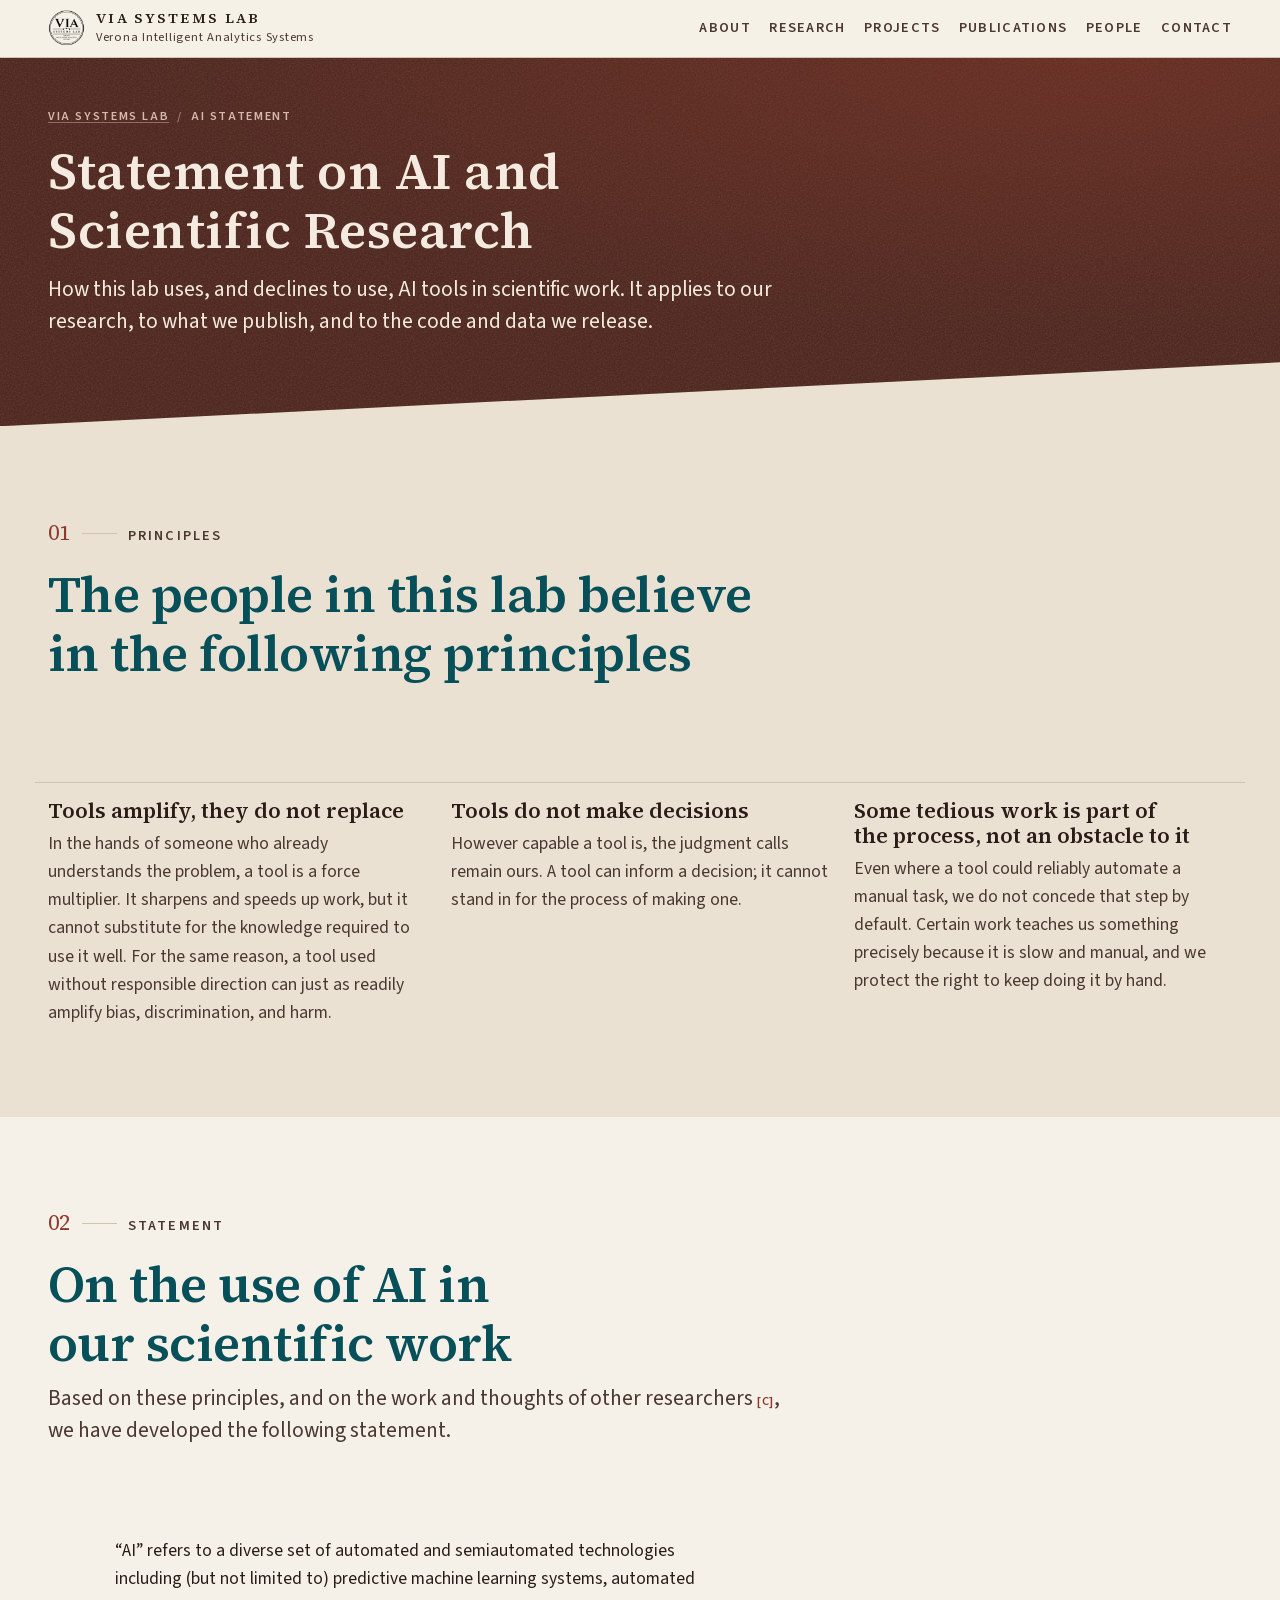
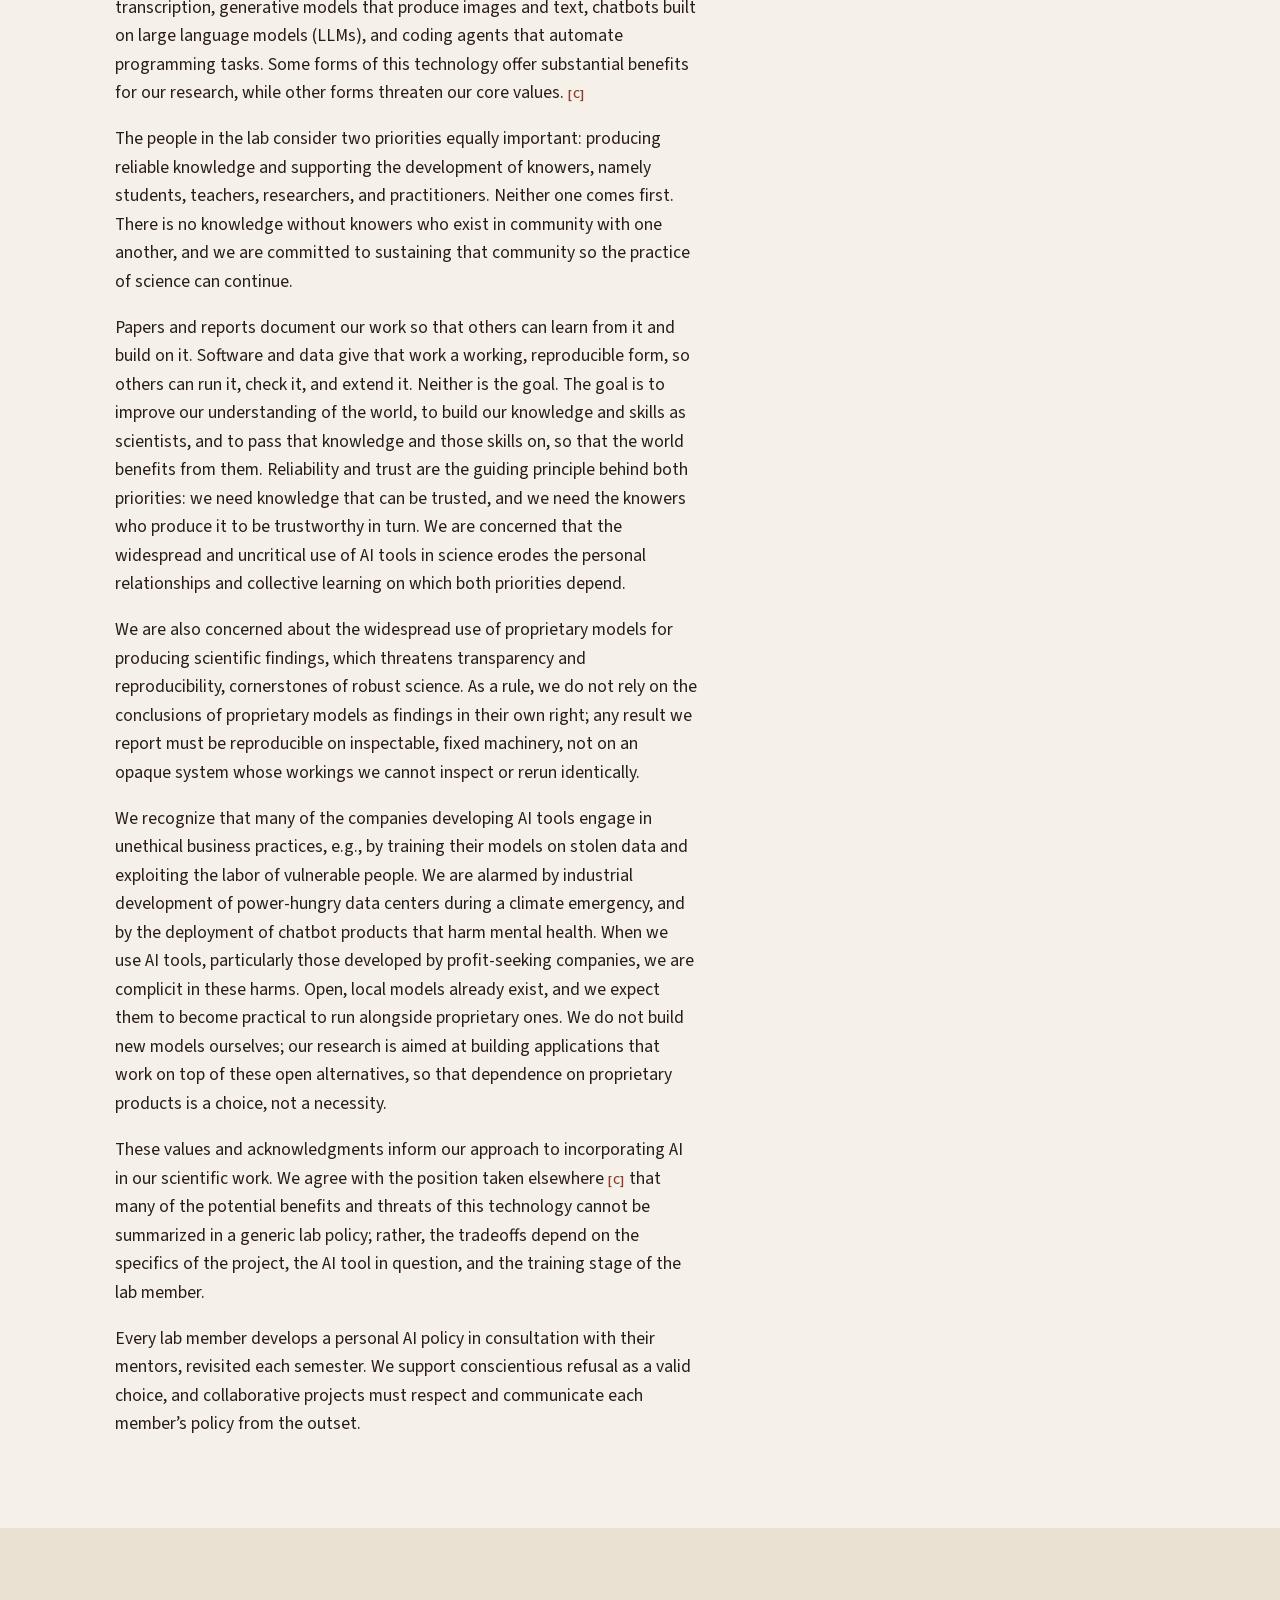
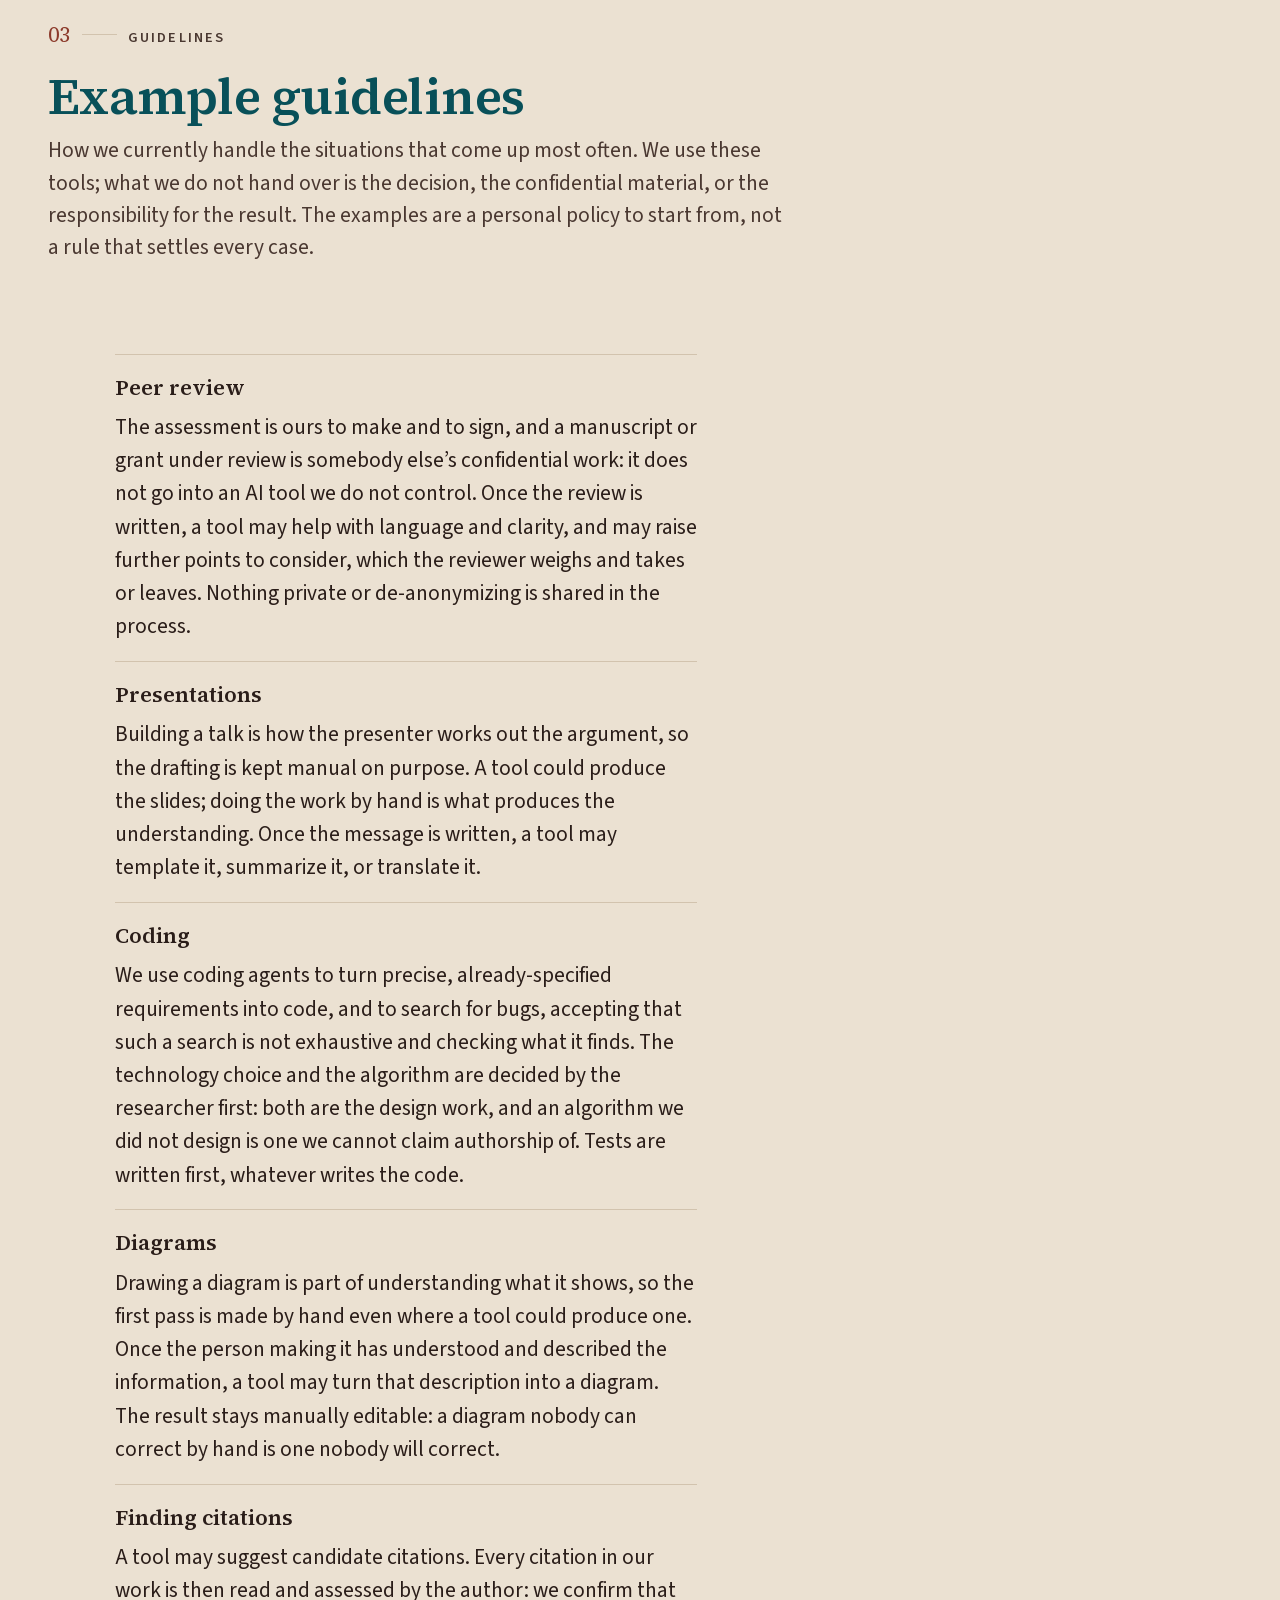
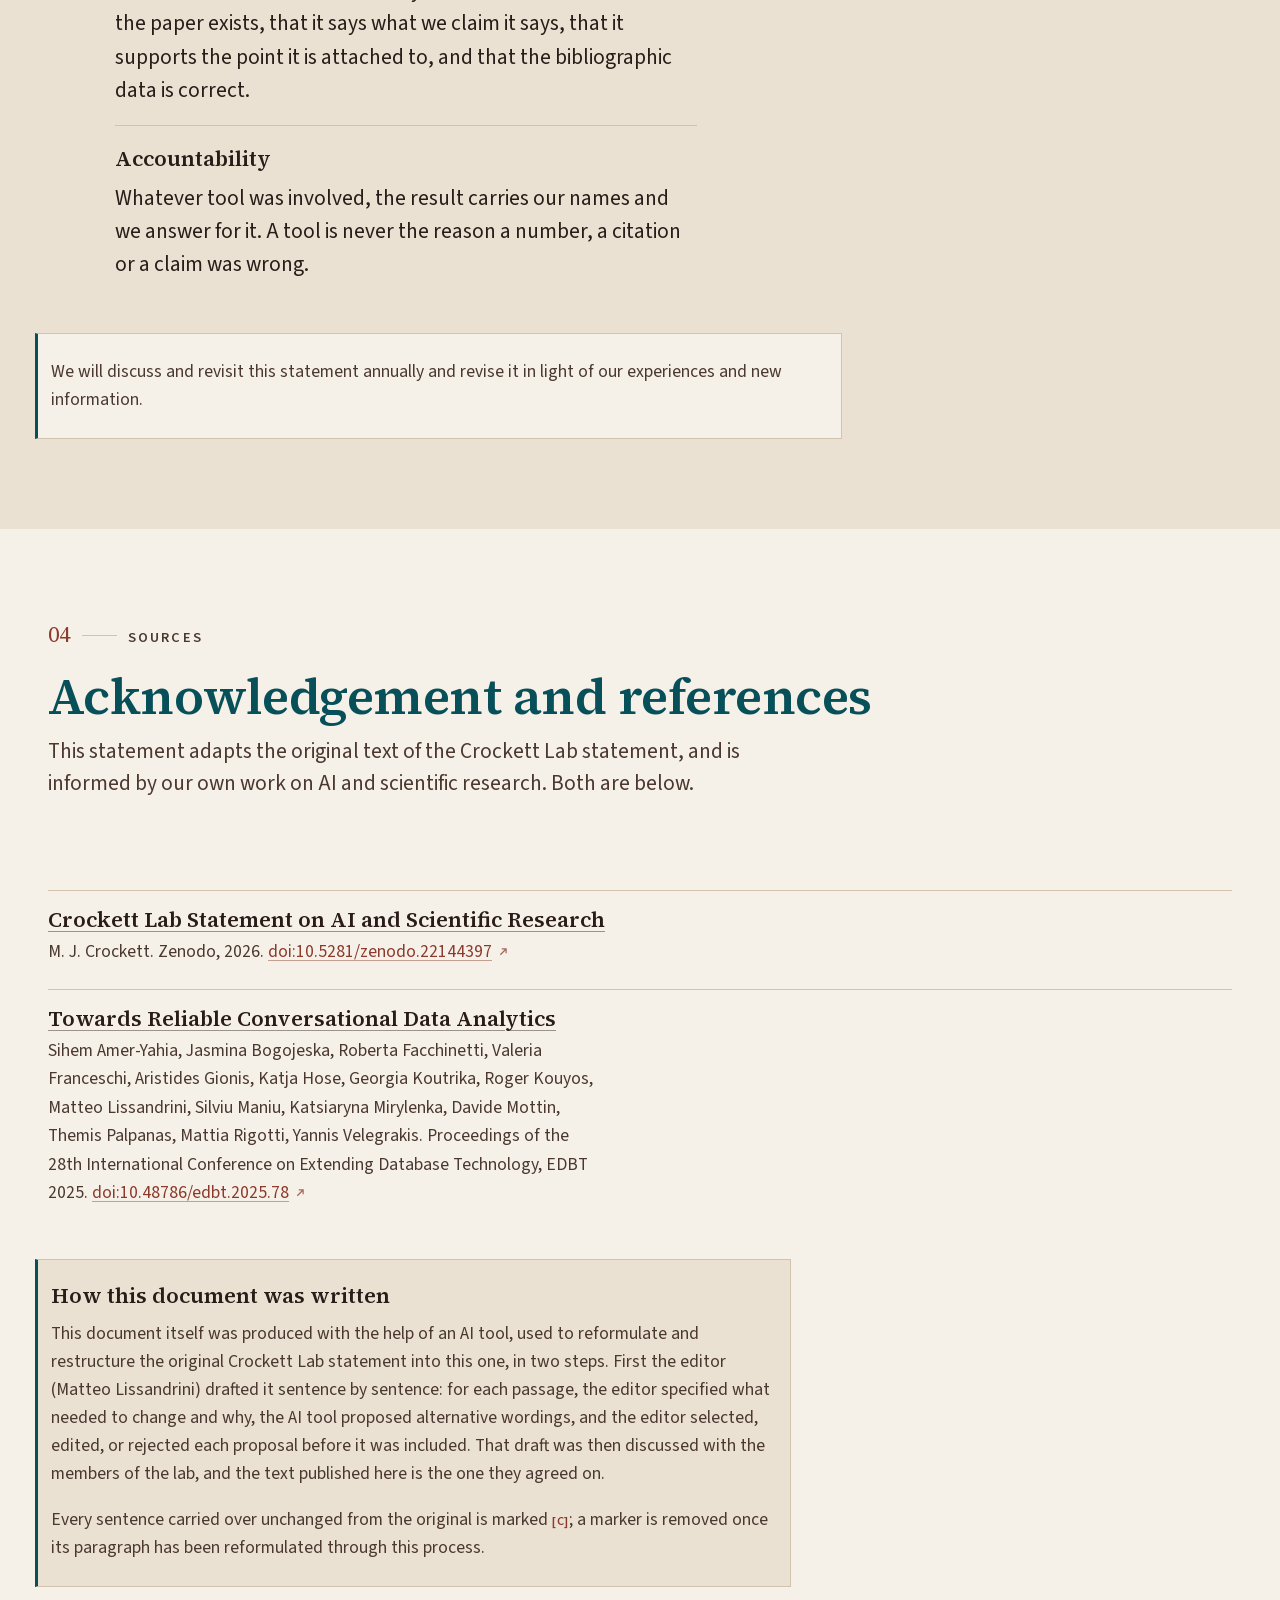
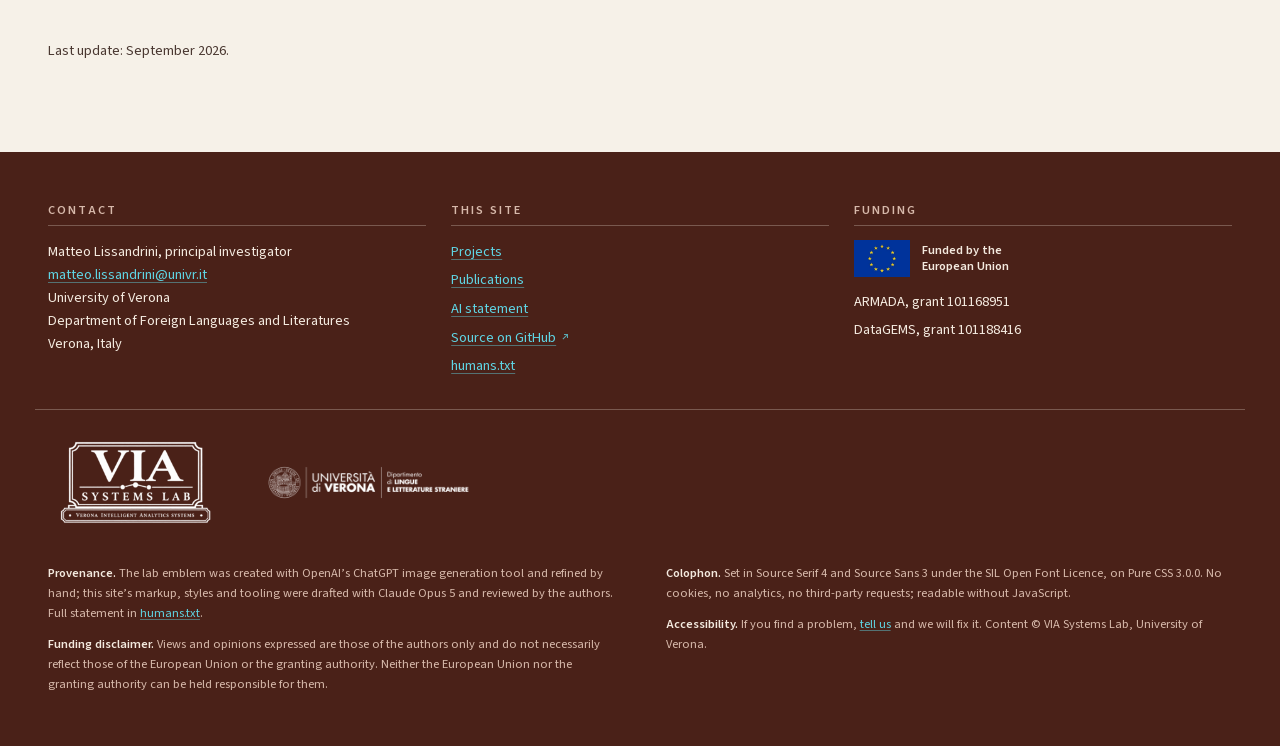
==== commit 414865a0: "content(ai-statement): simplify the equal-priorities sentence [BOT] "Hold two priorities as equal" i" ====
--- a/ai-statement.html
+++ b/ai-statement.html
@@ -236,12 +236,12 @@
           our core values. <span class="cmark">[C]</span>
         </p>
         <p>
-          The people in the lab hold two priorities as equal: producing reliable
-          knowledge and supporting the development of knowers, namely students,
-          teachers, researchers, and practitioners. Neither one comes first.
-          There is no knowledge without knowers who exist in community with one
-          another, and we are committed to sustaining that community so the
-          practice of science can continue.
+          The people in the lab consider two priorities equally important:
+          producing reliable knowledge and supporting the development of knowers,
+          namely students, teachers, researchers, and practitioners. Neither one
+          comes first. There is no knowledge without knowers who exist in
+          community with one another, and we are committed to sustaining that
+          community so the practice of science can continue.
         </p>
         <p>
           Papers and reports document our work so that others can learn from it and
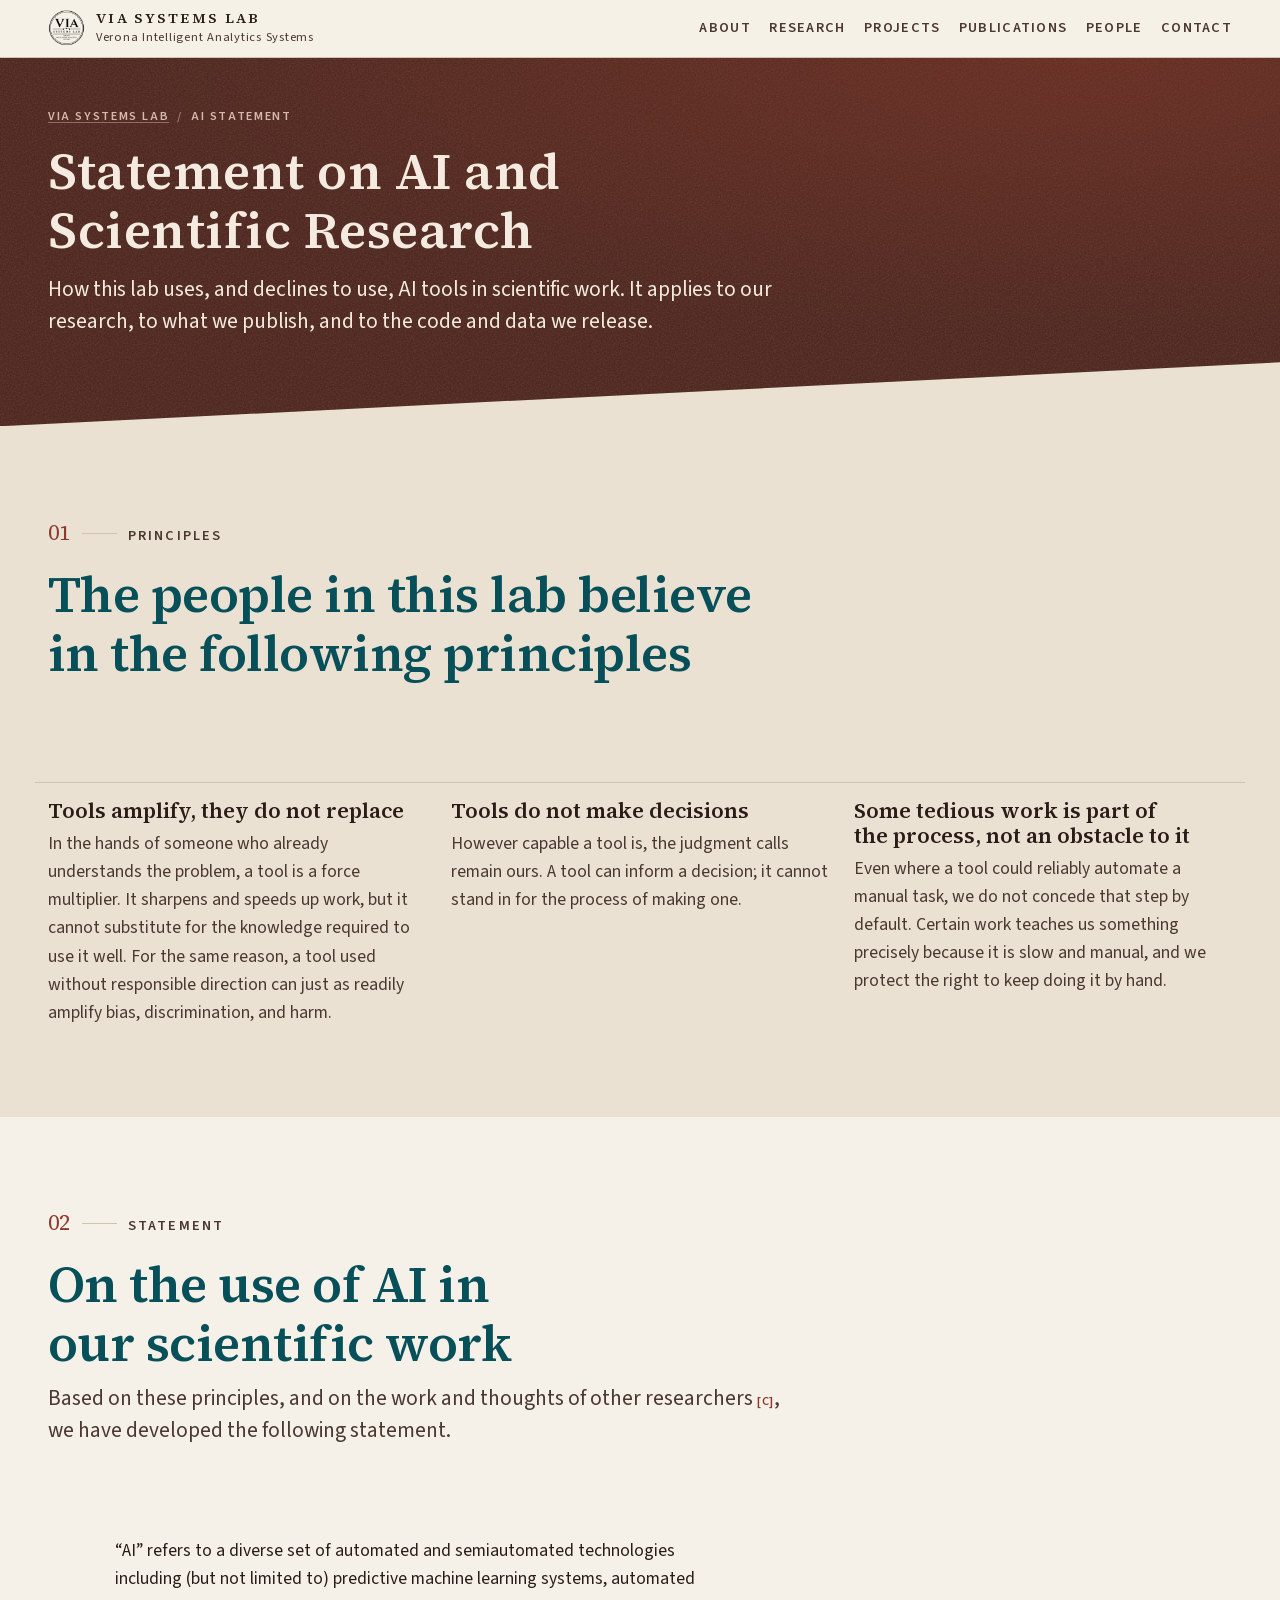
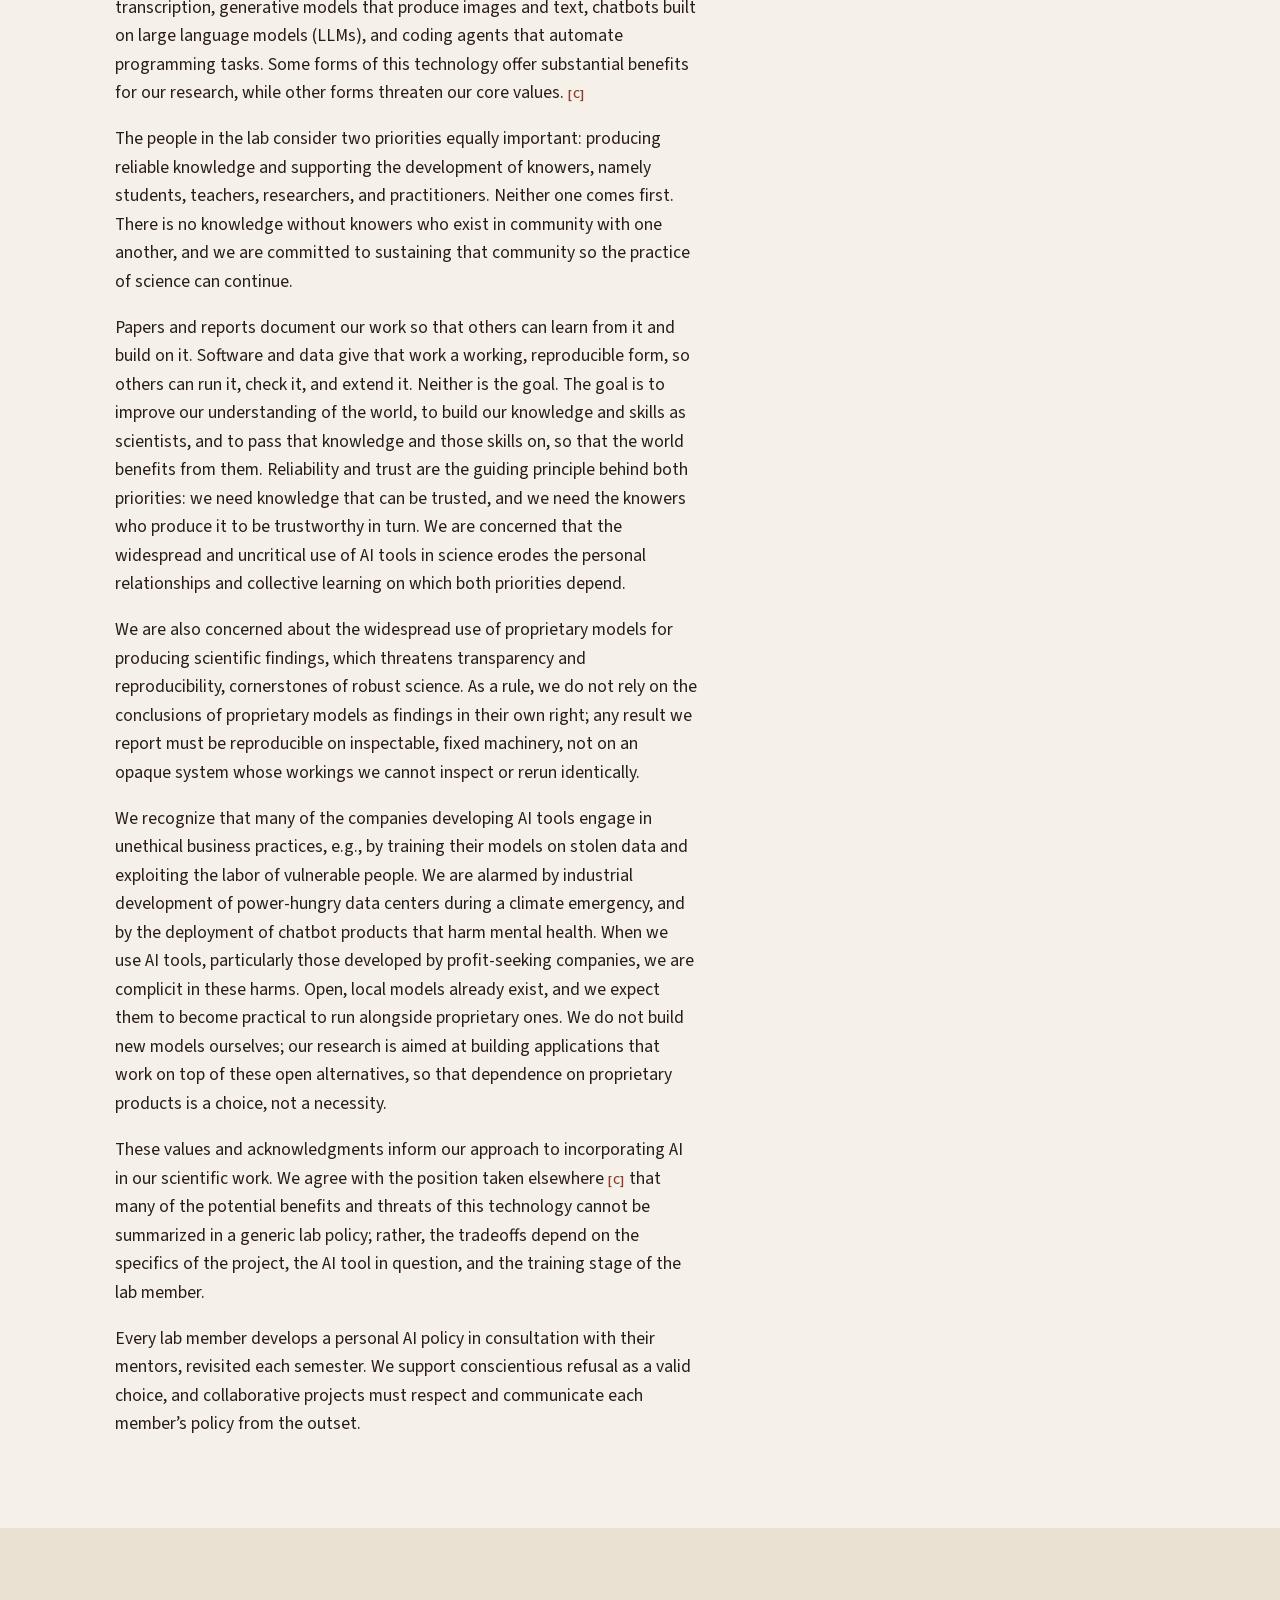
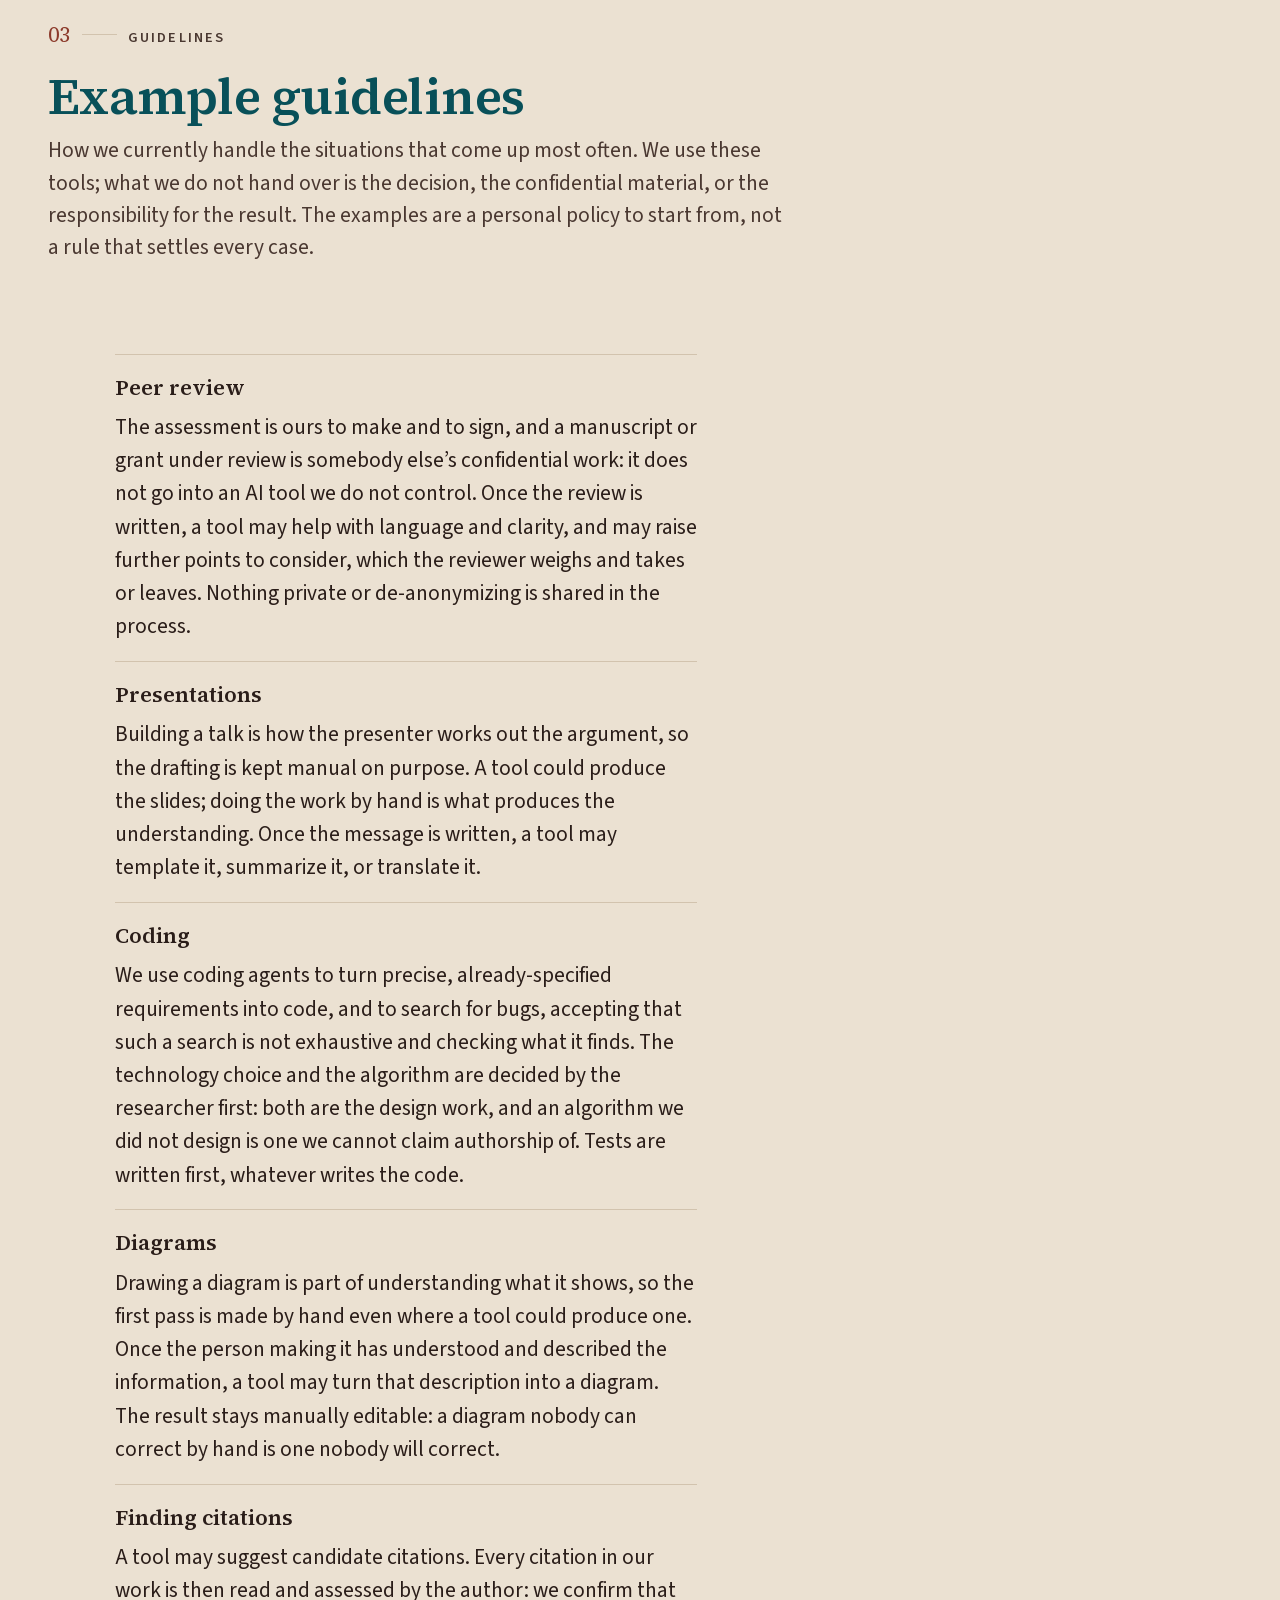
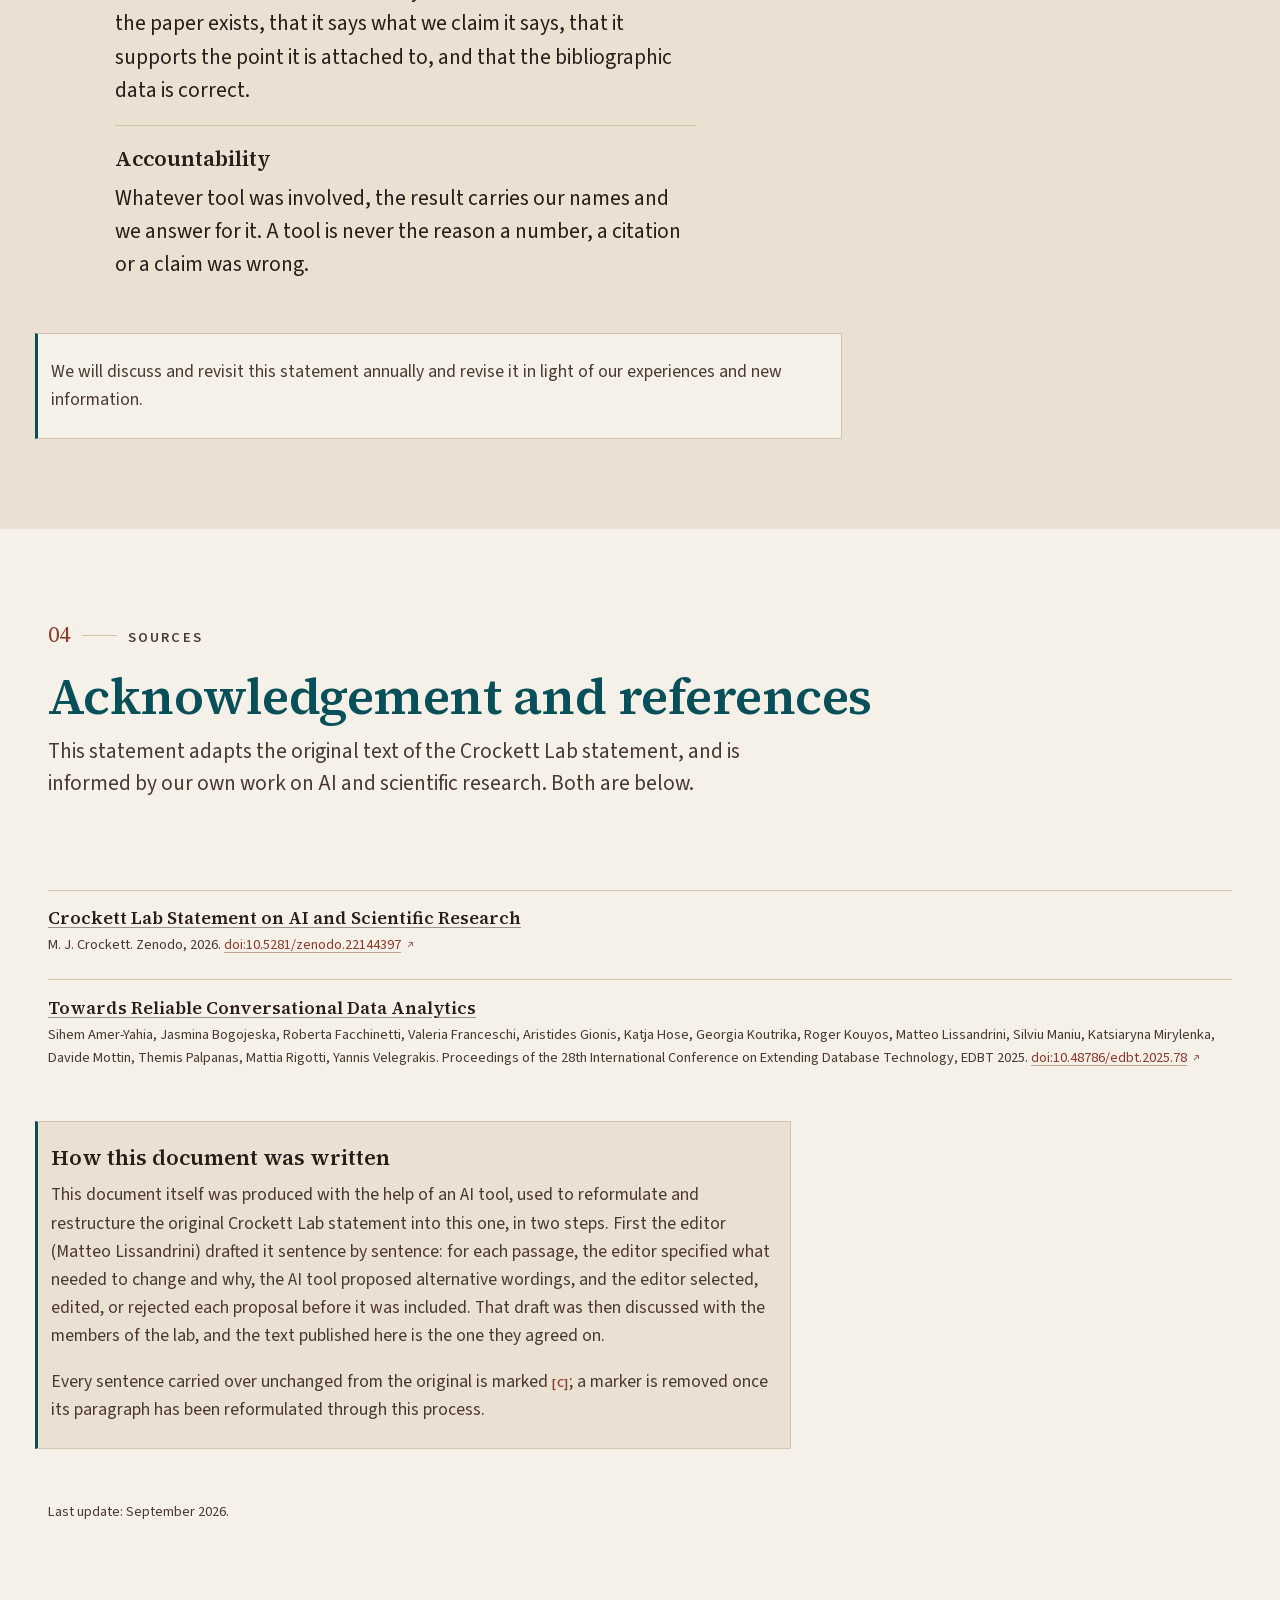
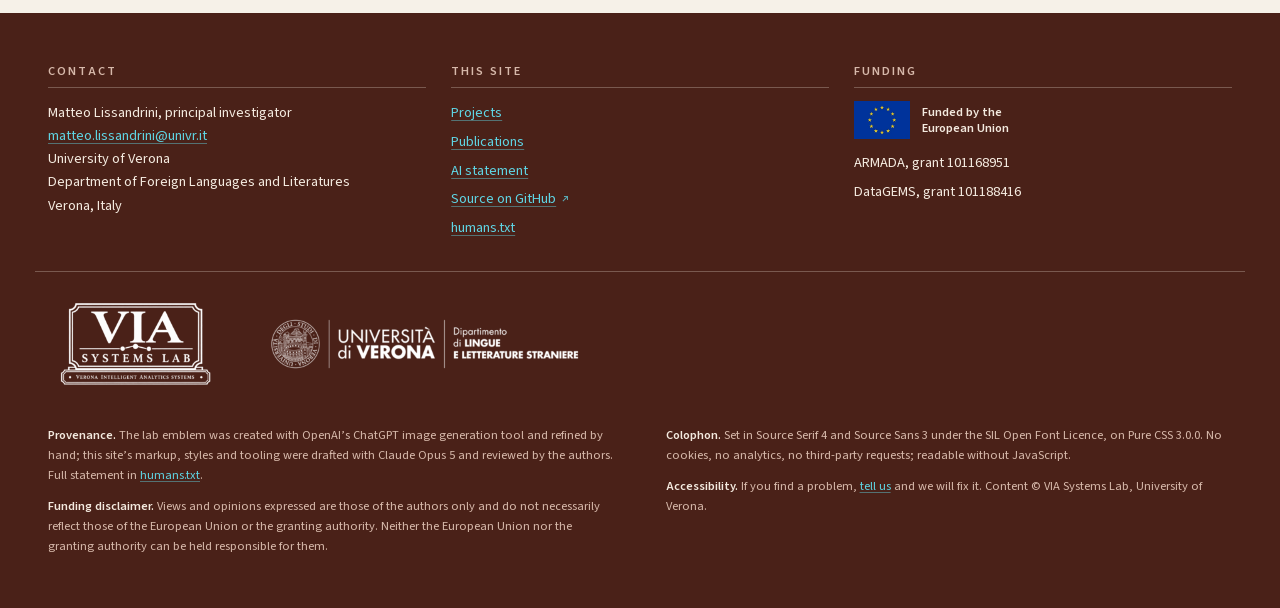
==== commit 7ec7fe4d: "style(footer): enlarge the University of Verona logo [BOT] At 13rem wide the 5:1 logo stood under ha" ====
--- a/ai-statement.html
+++ b/ai-statement.html
@@ -489,10 +489,10 @@
              alt="VIA Systems Lab" loading="lazy" decoding="async">
       </picture>
       <picture class="footer__univr">
-        <source type="image/webp" srcset="img/univr-dlls-480.webp 480w, img/univr-dlls-960.webp 960w" sizes="13rem">
+        <source type="image/webp" srcset="img/univr-dlls-480.webp 480w, img/univr-dlls-960.webp 960w" sizes="20rem">
         <img src="img/univr-dlls-480.png"
              srcset="img/univr-dlls-480.png 480w, img/univr-dlls-960.png 960w"
-             sizes="13rem" width="2362" height="472"
+             sizes="20rem" width="2362" height="472"
              alt="University of Verona, Department of Foreign Languages and Literatures"
              loading="lazy" decoding="async">
       </picture>
--- a/css/custom.css
+++ b/css/custom.css
@@ -87,7 +87,6 @@
   /* Typography -------------------------------------------------------- */
   --font-text:  'Source Sans 3', system-ui, -apple-system, 'Segoe UI', sans-serif;
   --font-display: 'Source Serif 4', Georgia, 'Times New Roman', serif;
-  --font-mono:  ui-monospace, SFMono-Regular, Menlo, Consolas, monospace;
 
   --step--2: clamp(0.72rem, 0.70rem + 0.10vw, 0.78rem);
   --step--1: clamp(0.82rem, 0.79rem + 0.15vw, 0.90rem);
@@ -424,10 +423,8 @@
 .tag--conference { color: var(--accent-2); border-color: var(--accent-2); border-style: solid; border-width: 1px 1px 3px; }
 .tag--journal    { color: var(--accent-2); border-color: var(--accent-2); border-style: solid; border-width: 2px; }
 .tag--workshop   { color: var(--accent-2); border-color: var(--accent-2); border-style: solid; }
-.tag--demo       { color: var(--accent-2); border-color: var(--accent-2); border-style: dashed; }
-.tag--poster     { color: var(--ink-soft); border-style: dotted; border-color: var(--ink-soft); }
-.tag--dataset    { color: var(--ink-soft); border-style: double; border-width: 3px; }
-.tag--software   { color: var(--ink-soft); border-style: double; border-width: 3px; font-family: var(--font-mono); }
+.tag--dataset,
+.tag--software   { color: var(--ink-soft); border-style: double; border-width: 3px; }
 
 /* Funding project: filled, so a publication's project reads at a glance. */
 .tag--armada   { background: var(--tag-armada-bg);   border-color: var(--tag-armada-bg);   color: var(--tag-armada-fg); }
@@ -437,7 +434,9 @@
 .tag--venue {
   border-color: transparent;
   padding-inline: 0;
-  color: var(--ink-soft);
+  font-size: var(--step--1);
+  font-weight: 700;
+  color: var(--ink);
 }
 
 /* Buttons -------------------------------------------------------------- */
@@ -1008,6 +1007,10 @@
      In em, so it scales with the glyph and not on a second curve. */
   --quote-drop: 0.18em;
   --quote-gap:  0.4rem;
+  --quote-size: clamp(3.5rem, 7vw, 5.5rem);
+  /* How far the closing mark sits below the text's baseline, so a glyph this
+     large ends level with the last line instead of standing above it. */
+  --quote-sink: -0.45em;
 
   margin: 0;
   display: grid;
@@ -1022,8 +1025,21 @@
   align-self: start;
   margin-top: var(--quote-drop);
   font-family: var(--font-display);
-  font-size: clamp(3.5rem, 7vw, 5.5rem);
+  font-size: var(--quote-size);
   line-height: 0.75;
+  color: var(--rule);
+}
+
+/* The closing mark runs on after the last word, so it belongs to the verse
+   rather than to the grid. Line height 0 keeps it from opening up the line. */
+.pullquote blockquote p::after {
+  content: "\201D";
+  margin-left: 0.05em;
+  vertical-align: var(--quote-sink);
+  font-family: var(--font-display);
+  font-size: var(--quote-size);
+  font-style: normal;
+  line-height: 0;
   color: var(--rule);
 }
 
@@ -1265,11 +1281,14 @@
 
 .person {
   padding-top: 0.9rem;
-  border-top: 3px solid var(--rule);
-}
-
-/* The lead card is distinguished by the accent on its rule, not by size. */
-.person--lead { border-top-color: var(--signal); }
+  border-top: 2px dashed var(--rule);
+}
+
+/* The lead card is distinguished by its rule, solid and in the accent, not
+   by size. */
+.person--lead {
+  border-top: 3px solid var(--signal);
+}
 
 .person__name {
   font-size: var(--step-1);
@@ -1311,29 +1330,16 @@
   overflow-wrap: anywhere;
 }
 
-/* A slot waiting for a real person. Visibly provisional, so an empty roster
-   never reads as a finished one. */
-.person.is-pending {
-  border-top-style: dashed;
-  border-top-width: 2px;
-}
-
-.person.is-pending .person__name {
-  font-weight: 400;
-  font-style: italic;
-  color: var(--ink-soft);
-}
-
 /* ========================================================================
    11. Publications
    ===================================================================== */
 
 /*
- * One legend, two rows: the kinds are a fixed set, the projects are not, so
- * they are listed separately. As two siblings in the shell they picked up the
- * shell's row-gap, which is sized to separate whole sections and put most of a
- * section's worth of space inside one legend. The rows now share a parent and
- * their own much smaller gap.
+ * One legend, one row per kind of tag, in the order the tags sit on an
+ * entry. The rows are children of .legend, not of the shell: as direct
+ * children of the shell they would pick up its row-gap, which is sized to
+ * separate whole sections and would put most of a section's worth of space
+ * inside one legend. The wrapper gives them their own much smaller gap.
  */
 .legend {
   display: grid;
@@ -1359,6 +1365,9 @@
 
 .pubs { display: grid; gap: 1.4rem; }
 
+/* No measure cap: an entry is a list item read in short pieces, not running
+   prose, so it spans its grid unit. See DESIGN-GUIDE §5. Its title and text
+   sit one step below their usual size, so the page reads as a listing. */
 .pub {
   padding-top: 1.1rem;
   border-top: 1px solid var(--rule);
@@ -1373,7 +1382,7 @@
 }
 
 .pub__title {
-  font-size: var(--step-1);
+  font-size: var(--step-0);
   font-weight: 600;
   margin-bottom: 0.3rem;
 }
@@ -1383,39 +1392,33 @@
 .pub__title a:focus-visible { color: var(--signal); }
 
 .pub__detail {
-  color: var(--ink-soft);
-  max-width: 62ch;
-}
-
-/*
- * Optional pointers to the data and the code behind a paper.
- *
- * Its own row, not .pub__tags. Those tags answer what the entry *is*: a
- * conference paper, at EDBT, funded by ARMADA. "Carries data" is a different
- * question, and a DATA tag sitting next to CONFERENCE would read as an answer
- * to the first one, which is the axis confusion the README warns about for
- * groups and tags.
- *
- * Tag-shaped links rather than plain ones, because the thing a reader wants is
- * to scan a column of entries for the ones with code. A tag can be scanned; a
- * sentence has to be read.
- */
-.pub__artifacts {
+  font-size: var(--step--1);
+  color: var(--ink-soft);
+}
+
+/*
+ * Everything an entry links to besides its record: the preprint and poster
+ * PDFs, the data, the code. Each link carries its own label, so two PDFs side by
+ * side cannot be mistaken for each other. The Data and Code tags in .pub__tags
+ * say that those exist, so a reader can scan a column of entries for them;
+ * this row is where they lead. A tag is never a link.
+ */
+.pub__links {
   display: flex;
   flex-wrap: wrap;
-  gap: 0.4rem 0.6rem;
-  margin-top: 0.55rem;
-}
-
-/* A tag that is also a link keeps the tag's own colour: the modifier class
-   outranks the `a` element selector, so only the underline has to go. The
-   border already marks it as a target. */
-a.tag { text-decoration: none; }
-
-a.tag:hover,
-a.tag:focus-visible {
+  gap: 0.3rem 1.4rem;
+  margin-top: 0.4rem;
+  font-size: var(--step--1);
+  color: var(--ink-soft);
+}
+
+.pub__label {
+  margin-right: 0.45em;
+  font-size: var(--step--2);
+  font-weight: 700;
+  letter-spacing: 0.1em;
+  text-transform: uppercase;
   color: var(--ink);
-  border-color: currentColor;
 }
 
 
@@ -1600,7 +1603,7 @@
 }
 
 .footer__plaque { width: min(11rem, 100%); }
-.footer__univr { width: min(13rem, 100%); filter: invert(1); }
+.footer__univr { width: min(20rem, 100%); filter: invert(1); }
 
 /*
  * The fine print: provenance, the funding disclaimer, the colophon and the
@@ -1824,6 +1827,10 @@
   gap: 0.75rem;
   margin: 0;
 }
+
+/* Inside a section head the row follows the standfirst it acts on, so it
+   takes a paragraph's distance rather than the grid's row gap. */
+.section__head .cta-row { margin-top: 1.25rem; }
 
 /* On a light surface the hero button colours would be unreadable, so the
    two solid/outline variants below are the light-surface equivalents. */
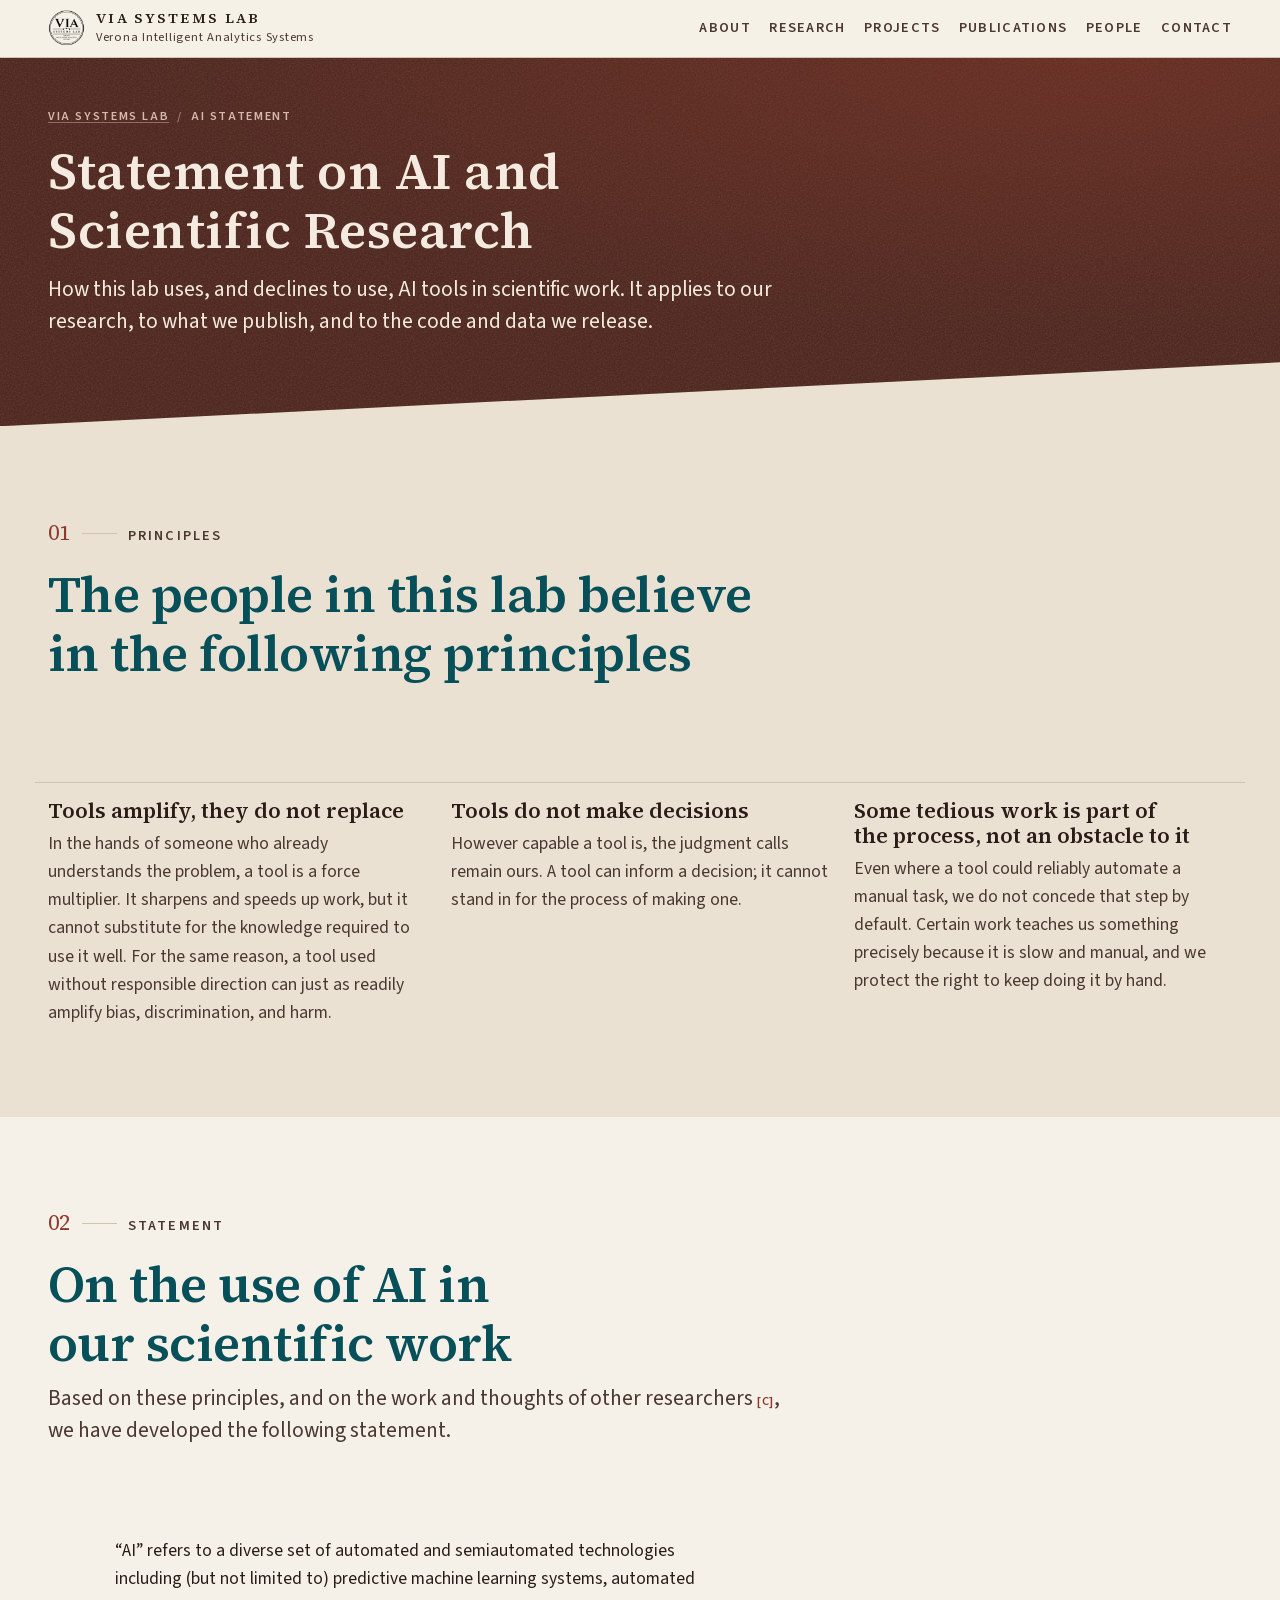
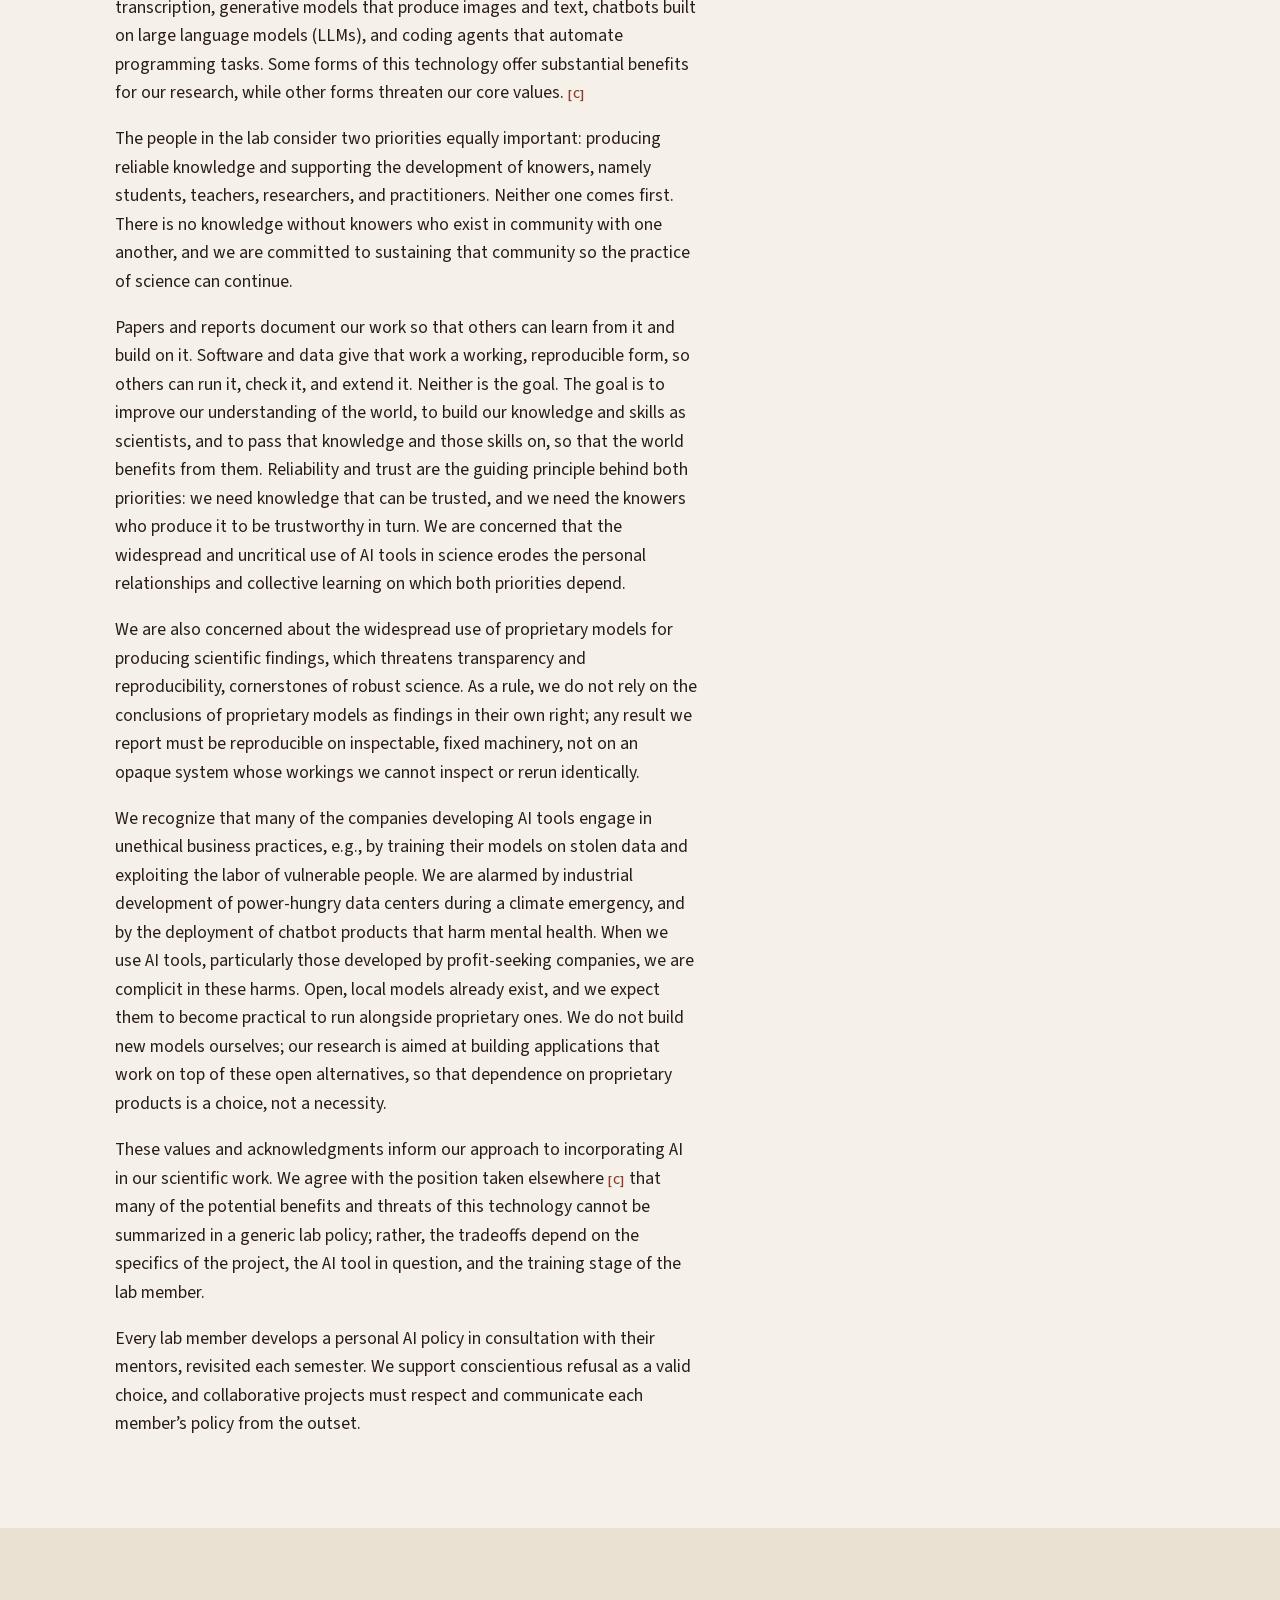
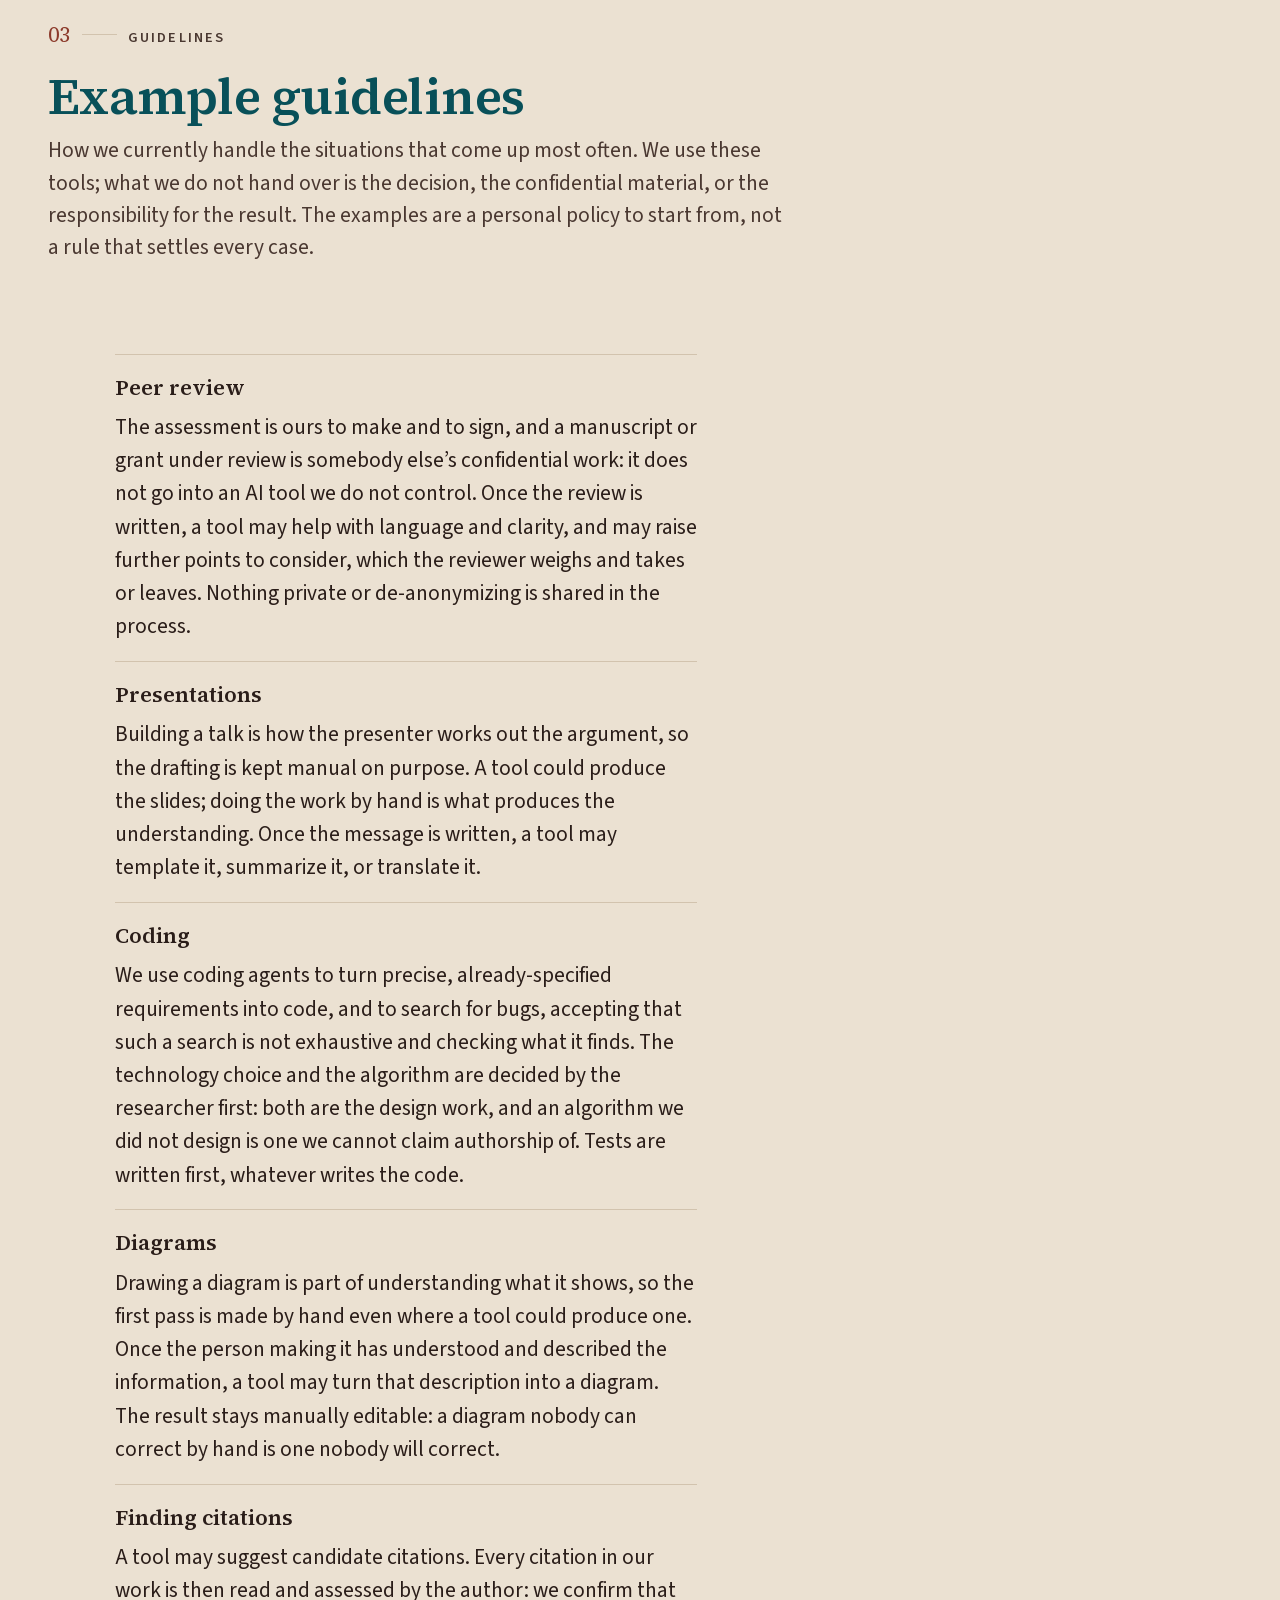
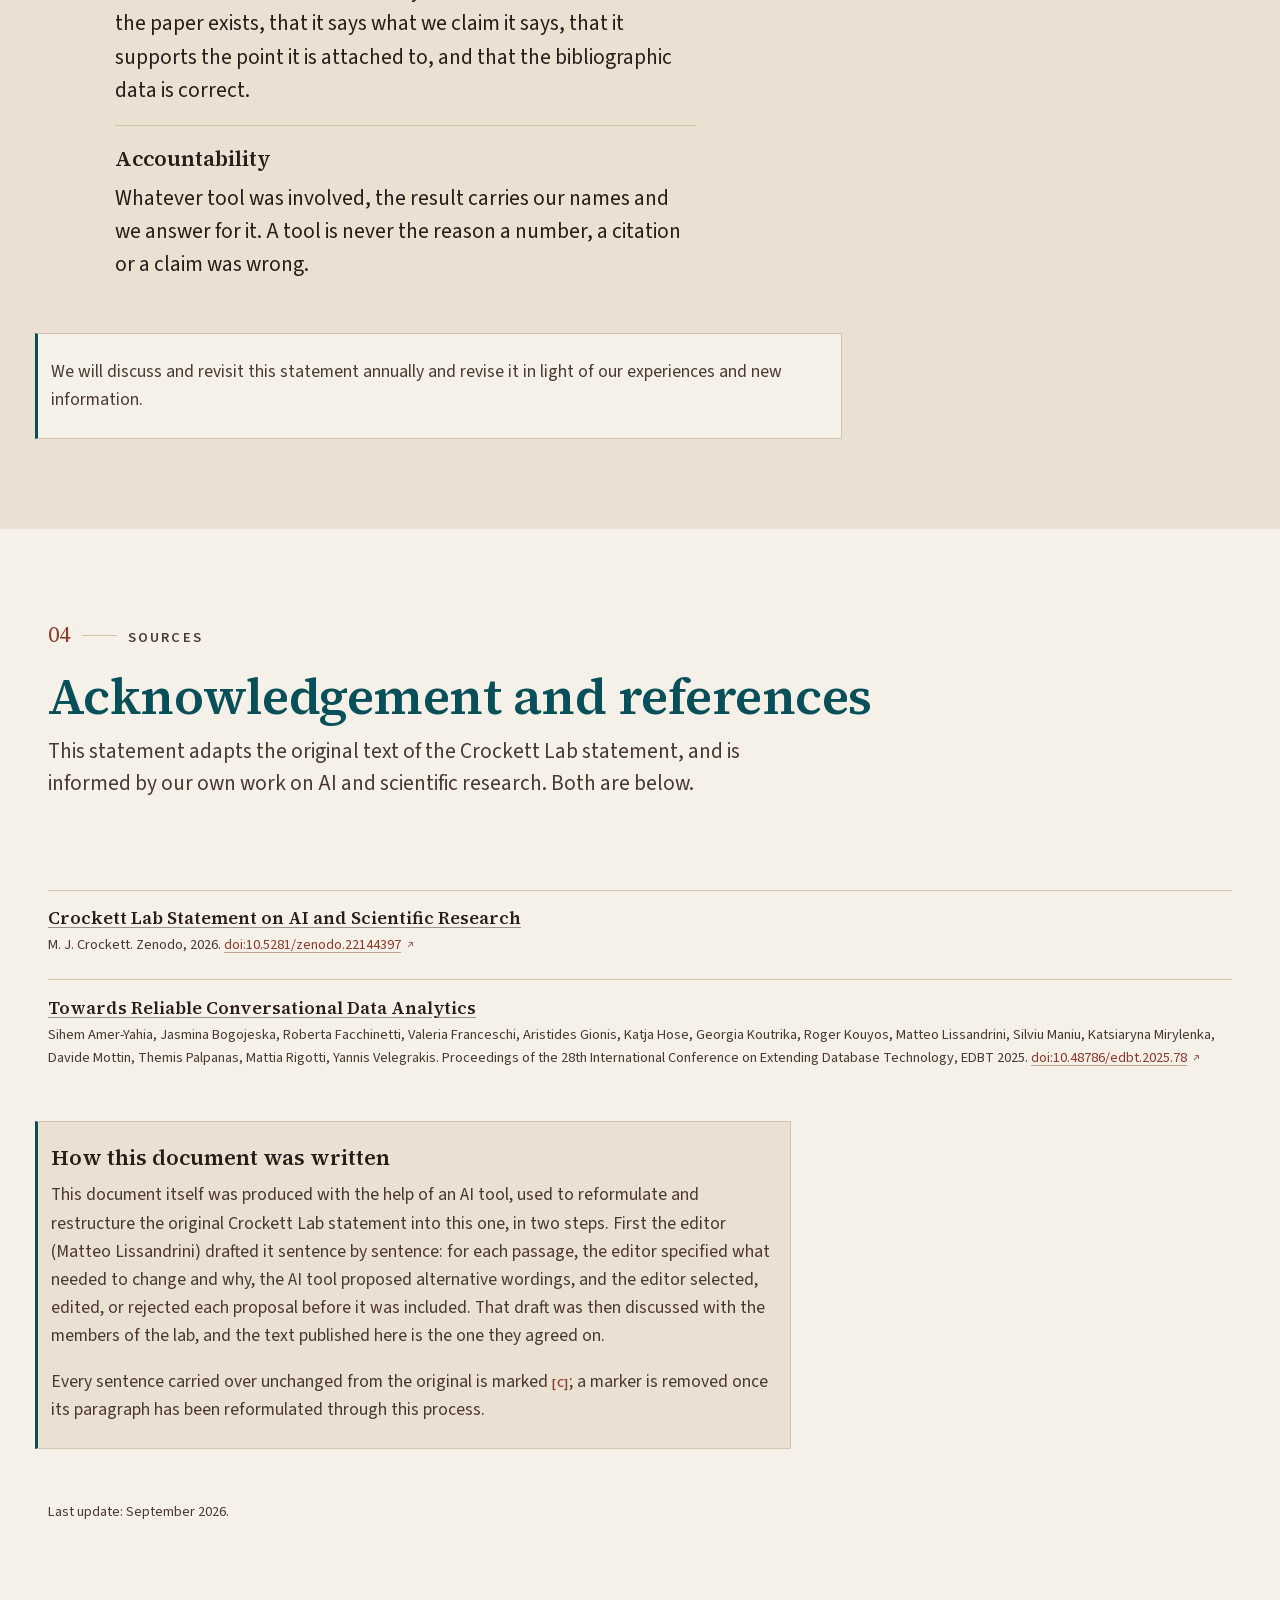
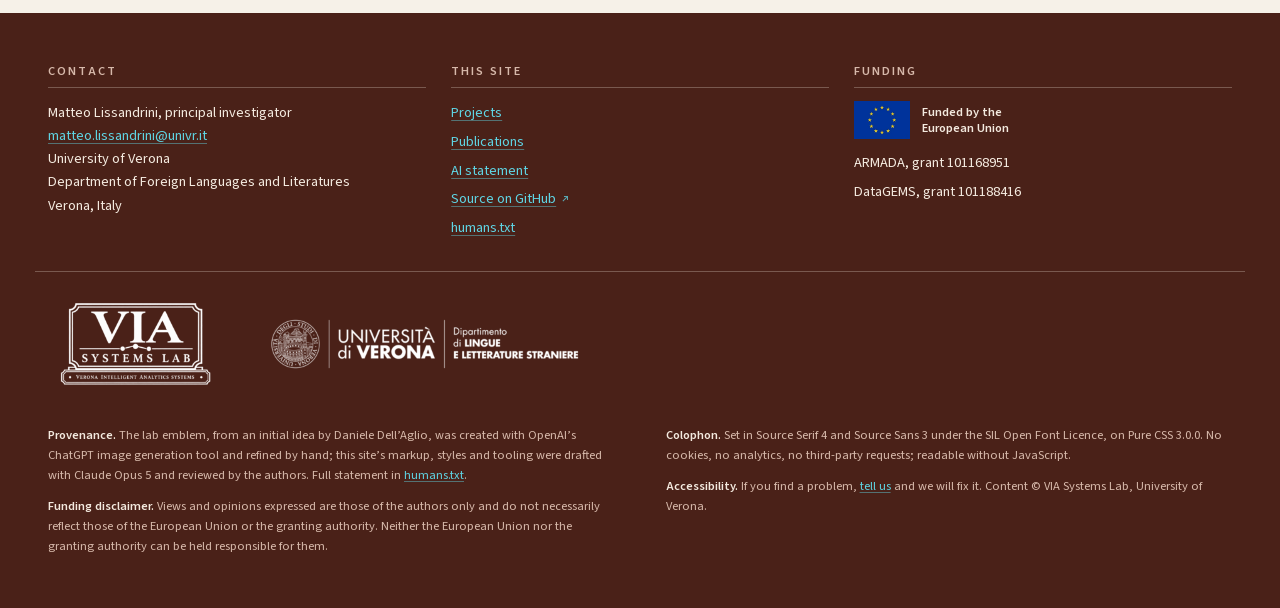
==== commit d4bcfed5: "content: add Daniele Dell'Aglio and credit his emblem idea [BOT] The emblem started from an idea by " ====
--- a/ai-statement.html
+++ b/ai-statement.html
@@ -500,8 +500,9 @@
 
     <div class="footer__fine pure-u-1">
       <p>
-        <strong>Provenance.</strong> The lab emblem was created with OpenAI&rsquo;s
-        ChatGPT image generation tool and refined by hand; this site&rsquo;s markup,
+        <strong>Provenance.</strong> The lab emblem, from an initial idea
+        by Daniele Dell&rsquo;Aglio, was created with OpenAI&rsquo;s ChatGPT image
+        generation tool and refined by hand; this site&rsquo;s markup,
         styles and tooling were drafted with Claude Opus 5 and reviewed by the
         authors. Full statement in <a href="humans.txt">humans.txt</a>.
       </p>
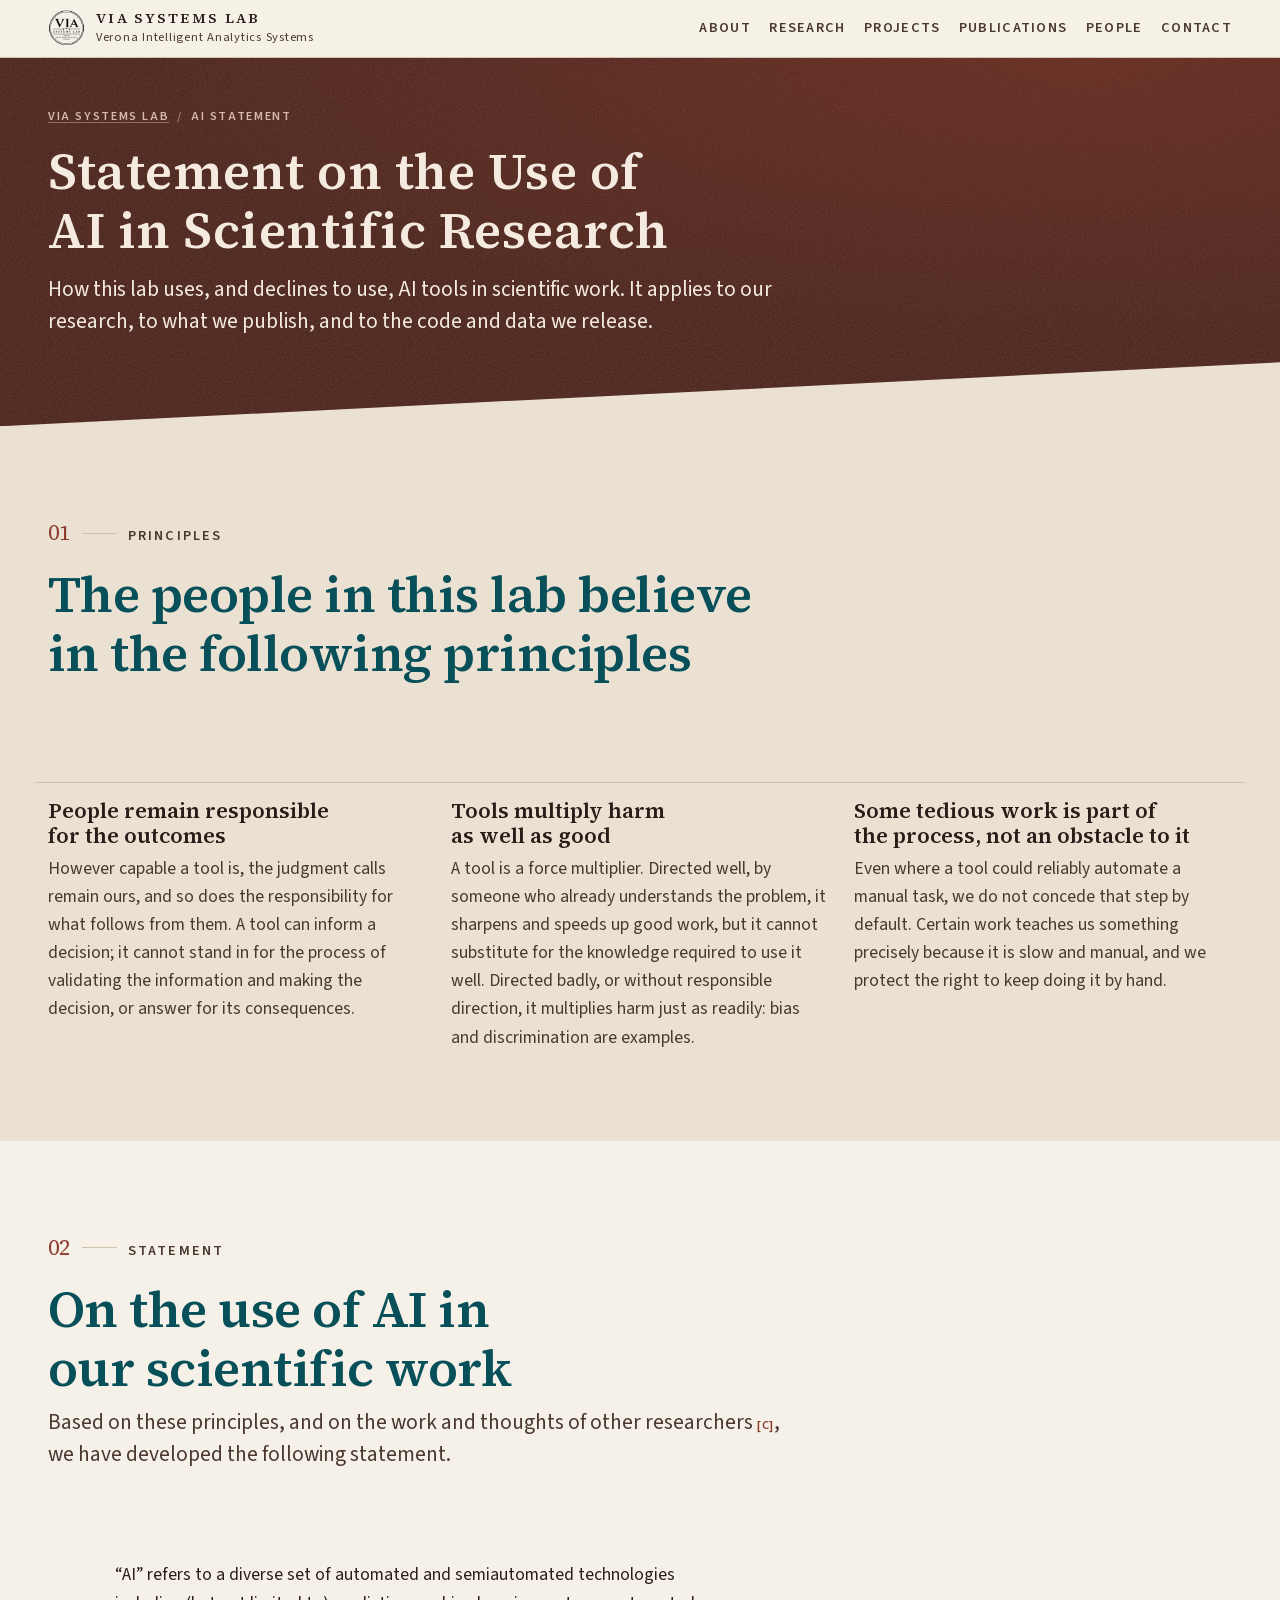
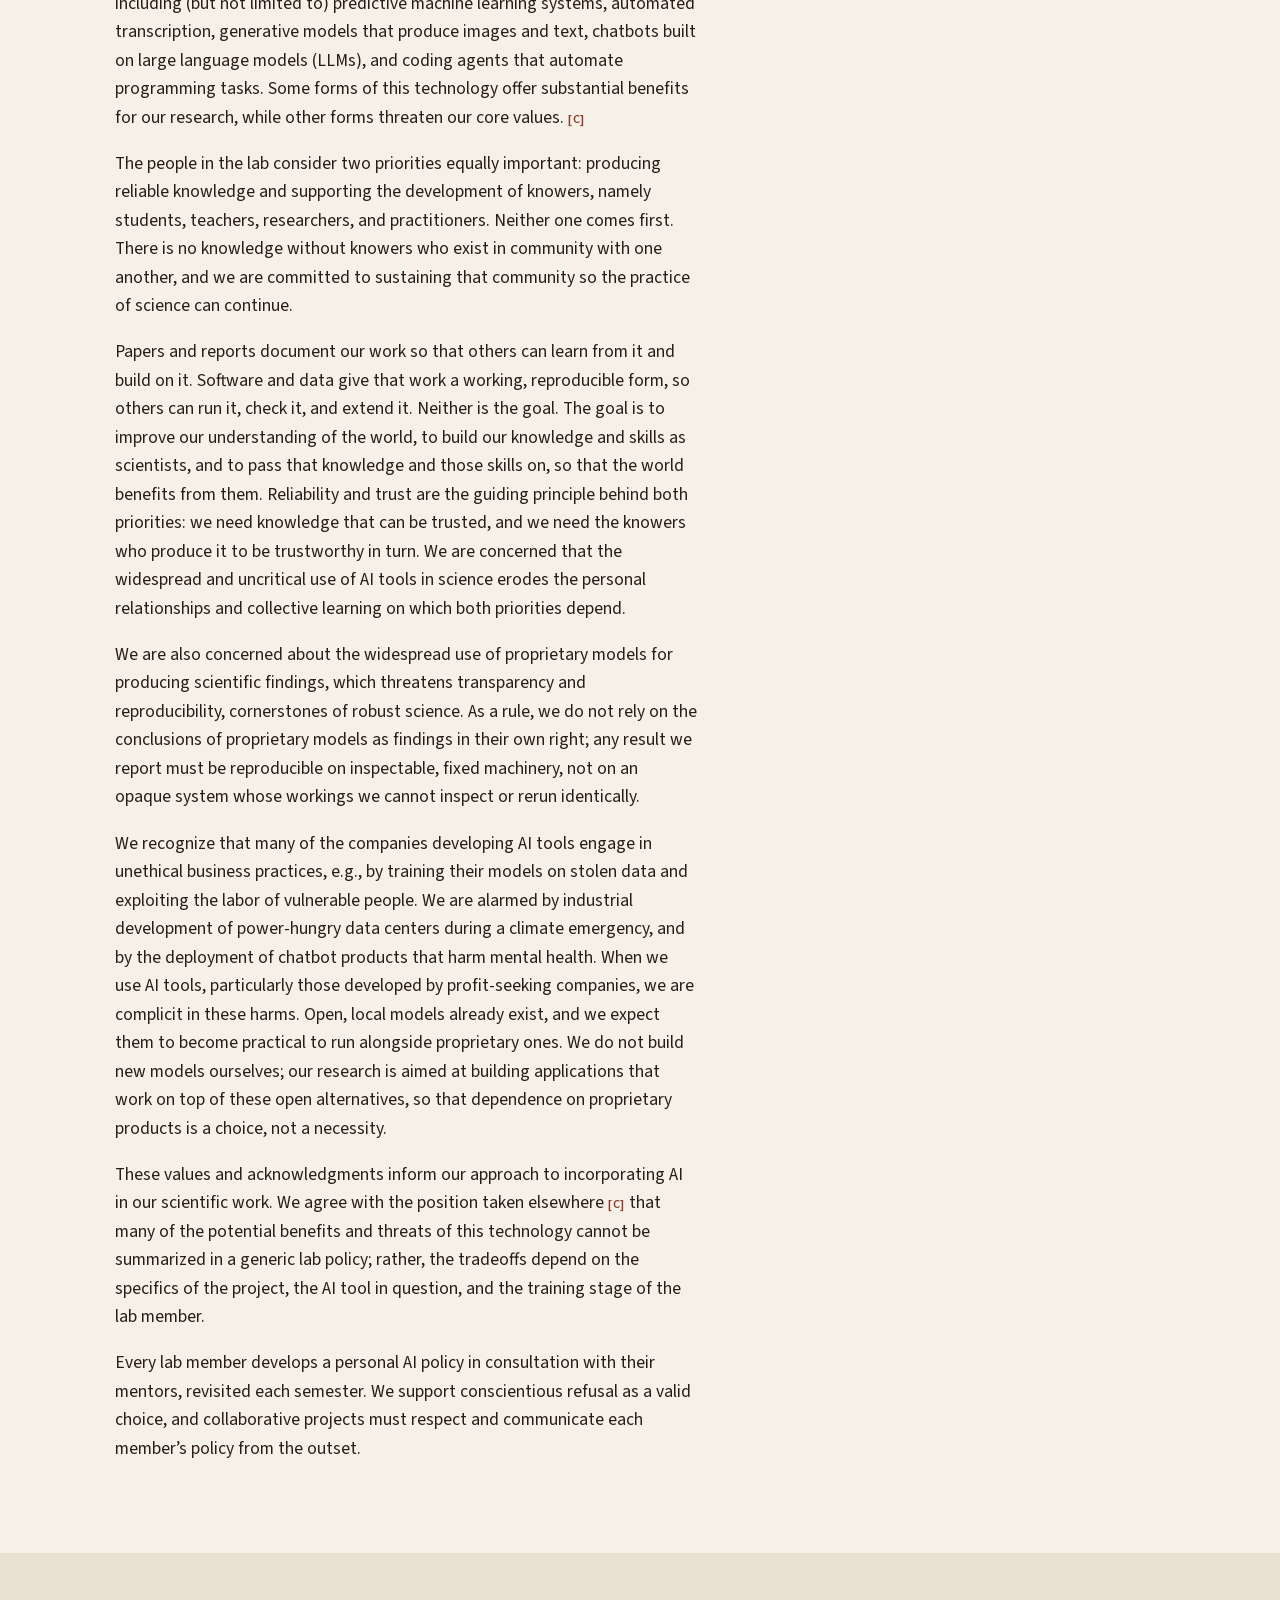
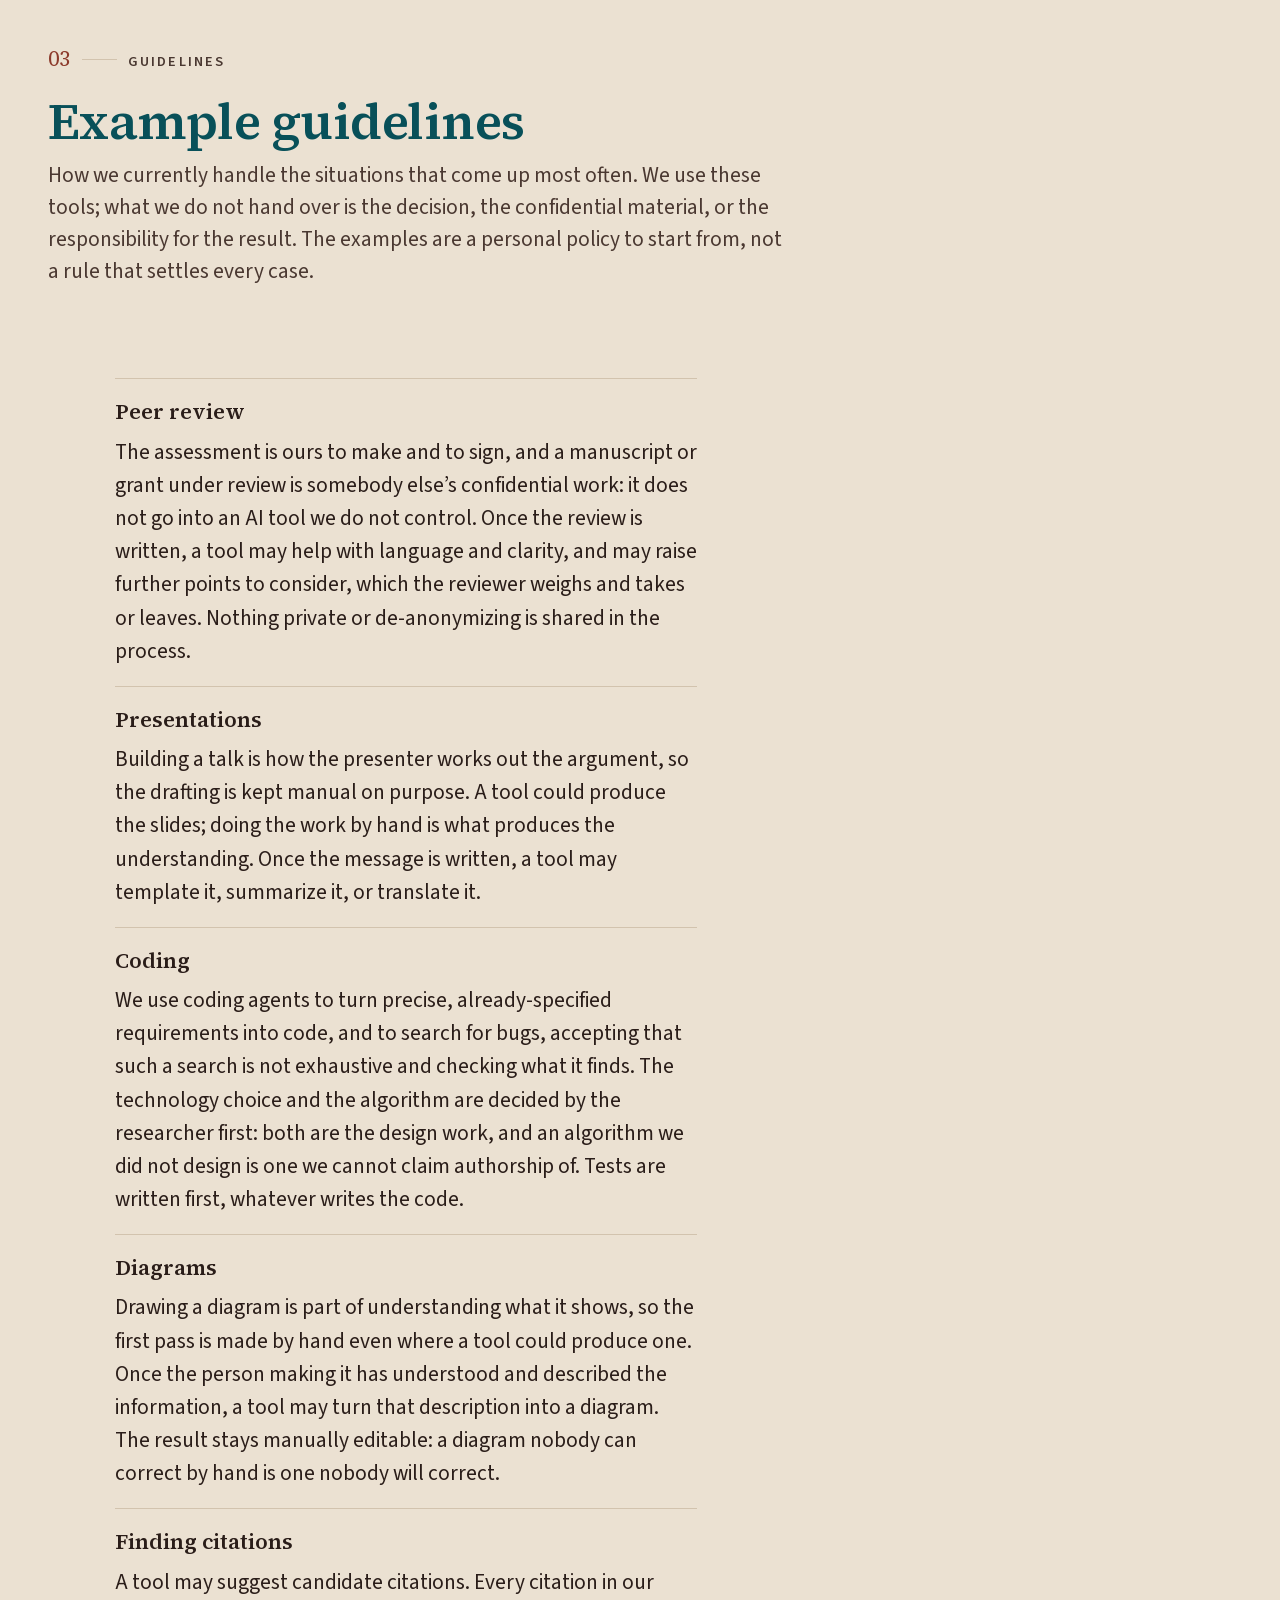
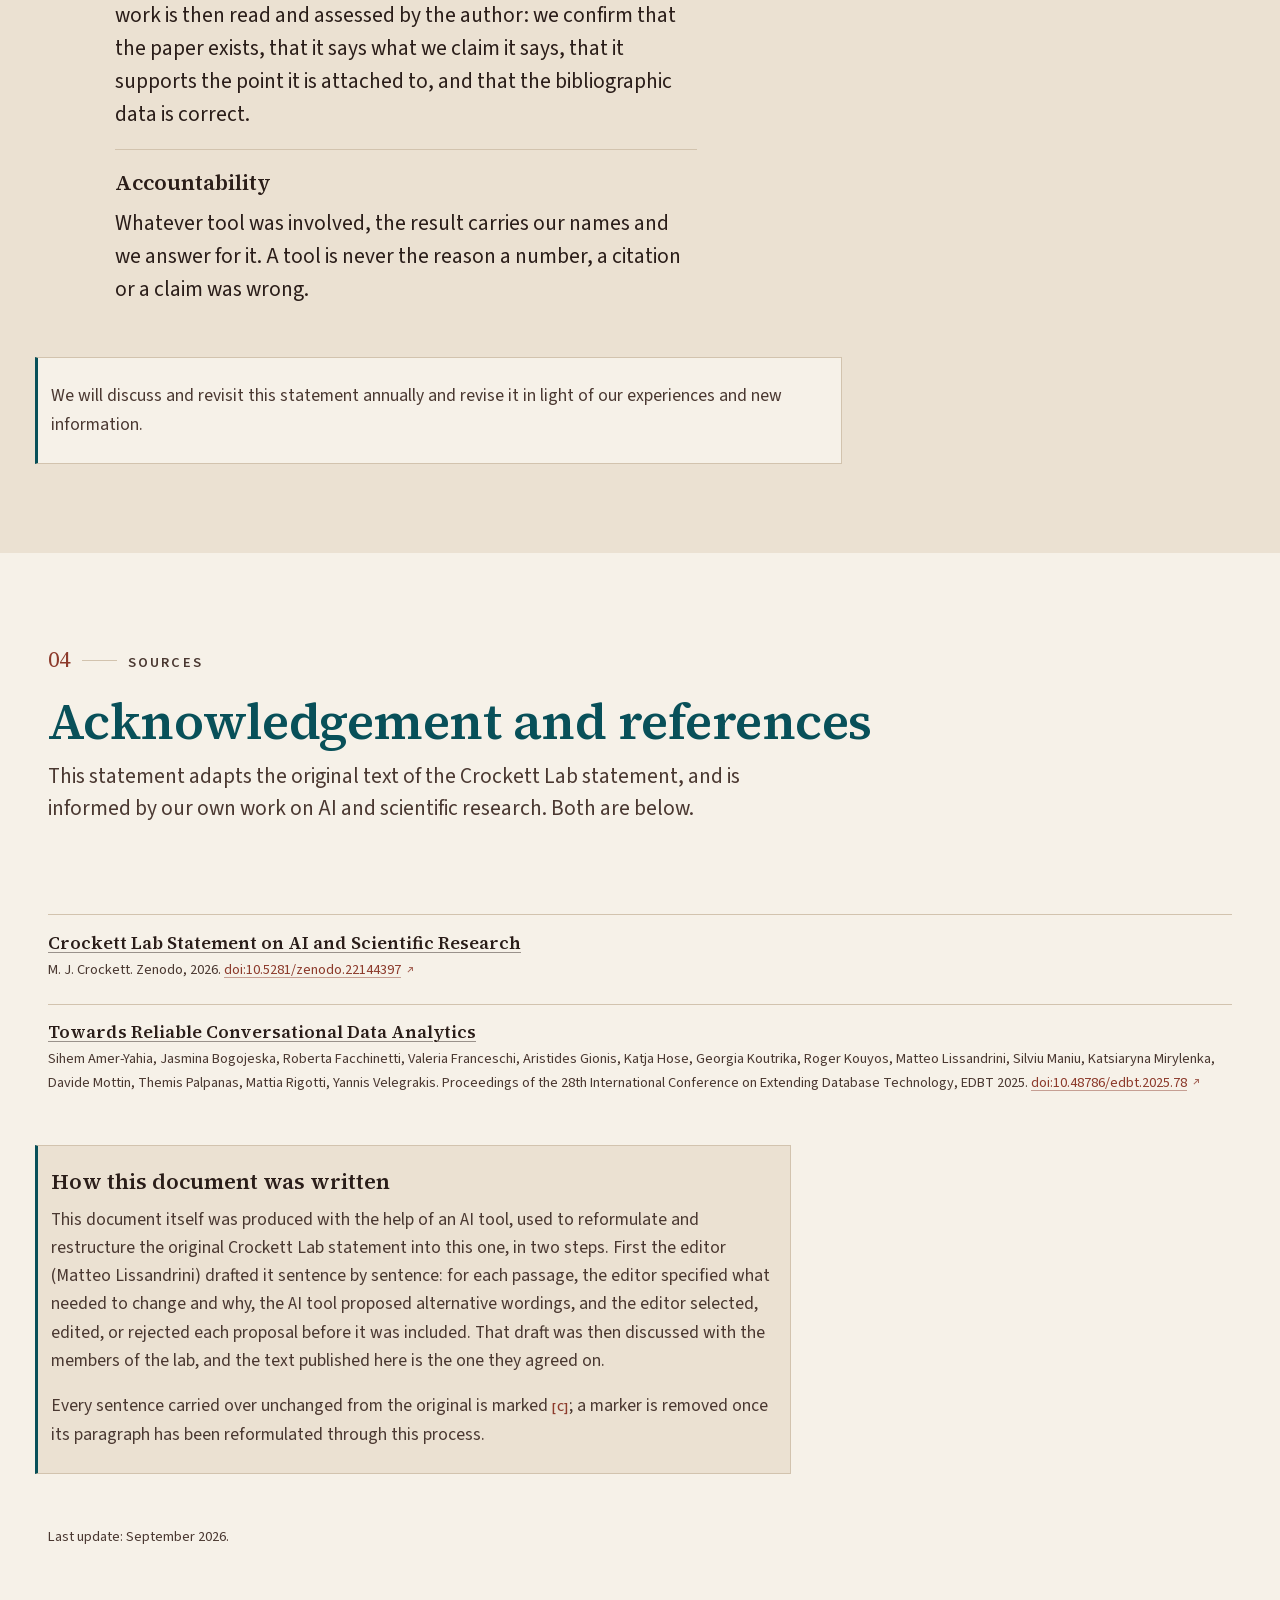
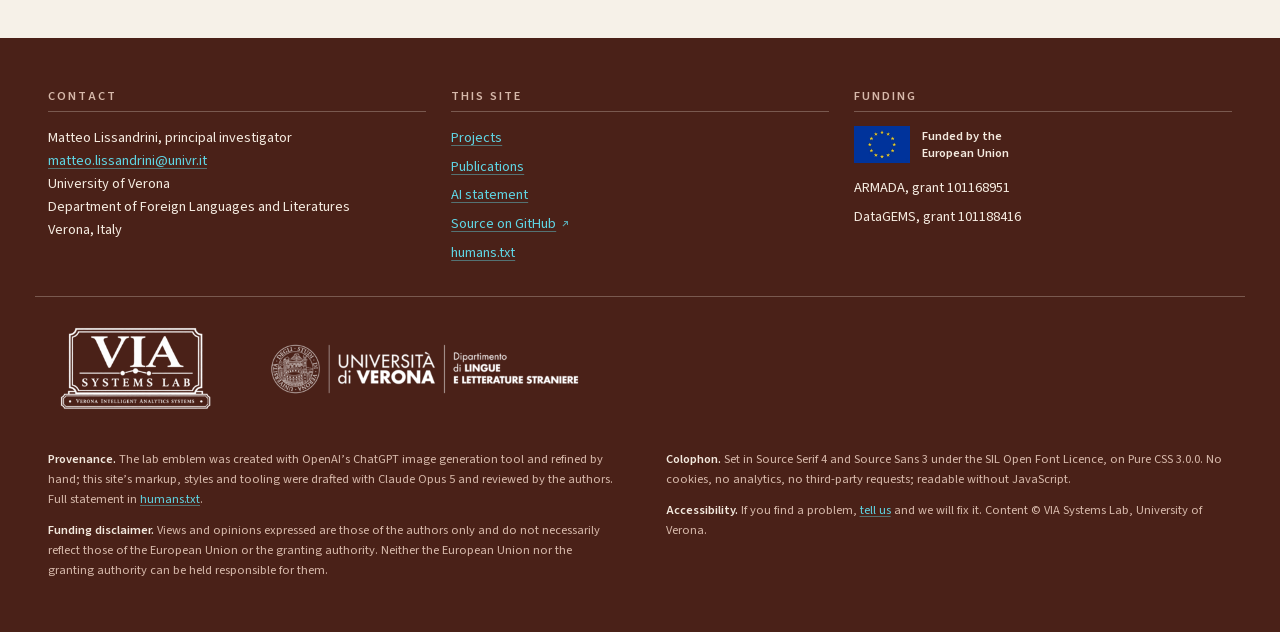
==== commit d5cf47c7: "content(ai-statement): retitle the page, rework two principles [BOT] "Statement on AI and Scientific" ====
--- a/ai-statement.html
+++ b/ai-statement.html
@@ -4,7 +4,7 @@
 <meta charset="utf-8">
 <meta name="viewport" content="width=device-width, initial-scale=1">
 
-<title>Statement on AI and Scientific Research · VIA Systems Lab</title>
+<title>Statement on the Use of AI in Scientific Research · VIA Systems Lab</title>
 <meta name="description" content="How the VIA Systems Lab uses, and declines to use, AI tools in scientific work: principles, example guidelines for review, presentations, coding, diagrams and citations.">
 <link rel="canonical" href="https://viasystemslab.github.io/ai-statement.html">
 
@@ -30,8 +30,8 @@
 <meta property="og:site_name" content="VIA Systems Lab">
 <meta property="og:locale" content="en_GB">
 <meta property="og:url" content="https://viasystemslab.github.io/ai-statement.html">
-<meta property="og:title" content="Statement on AI and Scientific Research · VIA Systems Lab">
-<meta property="og:description" content="Tools amplify, they do not replace. Tools do not make decisions. Some tedious work is part of the process.">
+<meta property="og:title" content="Statement on the Use of AI in Scientific Research · VIA Systems Lab">
+<meta property="og:description" content="People remain responsible for the outcomes. Tools multiply harm as well as good. Some tedious work is part of the process.">
 <meta property="og:image" content="https://viasystemslab.github.io/img/og-card.png">
 <meta property="og:image:width" content="1200">
 <meta property="og:image:height" content="630">
@@ -49,7 +49,7 @@
       "@id": "https://viasystemslab.github.io/ai-statement.html#webpage",
       "@type": ["WebPage", "DigitalDocument"],
       "url": "https://viasystemslab.github.io/ai-statement.html",
-      "name": "Statement on AI and Scientific Research",
+      "name": "Statement on the Use of AI in Scientific Research",
       "description": "How the VIA Systems Lab uses, and declines to use, AI tools in scientific work.",
       "inLanguage": "en",
       "dateModified": "2026-09",
@@ -66,7 +66,7 @@
         "@type": "BreadcrumbList",
         "itemListElement": [
           { "@type": "ListItem", "position": 1, "name": "VIA Systems Lab", "item": "https://viasystemslab.github.io/" },
-          { "@type": "ListItem", "position": 2, "name": "Statement on AI and Scientific Research", "item": "https://viasystemslab.github.io/ai-statement.html" }
+          { "@type": "ListItem", "position": 2, "name": "Statement on the Use of AI in Scientific Research", "item": "https://viasystemslab.github.io/ai-statement.html" }
         ]
       }
     },
@@ -171,7 +171,7 @@
             <li aria-current="page">AI statement</li>
           </ol>
         </nav>
-        <h1 id="page-title" class="pagehead__h1">Statement on AI and Scientific Research</h1>
+        <h1 id="page-title" class="pagehead__h1">Statement on the Use of AI in Scientific Research</h1>
         <p class="pagehead__lead">
           How this lab uses, and declines to use, AI tools in scientific work.
           It applies to our research, to what we publish, and to the code and
@@ -190,17 +190,20 @@
 
       <ul class="openlist pure-g">
         <li class="openitem pure-u-1 pure-u-md-1-3">
-          <h3 class="openitem__title">Tools amplify, they do not replace</h3>
-          <p>In the hands of someone who already understands the problem, a tool
-            is a force multiplier. It sharpens and speeds up work, but it cannot
-            substitute for the knowledge required to use it well. For the same
-            reason, a tool used without responsible direction can just as readily
-            amplify bias, discrimination, and harm.</p>
+          <h3 class="openitem__title">People remain responsible for the outcomes</h3>
+          <p>However capable a tool is, the judgment calls remain ours, and so
+            does the responsibility for what follows from them. A tool can
+            inform a decision; it cannot stand in for the process of validating
+            the information and making the decision, or answer for its
+            consequences.</p>
         </li>
         <li class="openitem pure-u-1 pure-u-md-1-3">
-          <h3 class="openitem__title">Tools do not make decisions</h3>
-          <p>However capable a tool is, the judgment calls remain ours. A tool can
-            inform a decision; it cannot stand in for the process of making one.</p>
+          <h3 class="openitem__title">Tools multiply harm as well as good</h3>
+          <p>A tool is a force multiplier. Directed well, by someone who already
+            understands the problem, it sharpens and speeds up good work, but it
+            cannot substitute for the knowledge required to use it well. Directed
+            badly, or without responsible direction, it multiplies harm just as
+            readily: bias and discrimination are examples.</p>
         </li>
         <li class="openitem pure-u-1 pure-u-md-1-3">
           <h3 class="openitem__title">Some tedious work is part of the process, not an obstacle to it</h3>
@@ -500,9 +503,8 @@
 
     <div class="footer__fine pure-u-1">
       <p>
-        <strong>Provenance.</strong> The lab emblem, from an initial idea
-        by Daniele Dell&rsquo;Aglio, was created with OpenAI&rsquo;s ChatGPT image
-        generation tool and refined by hand; this site&rsquo;s markup,
+        <strong>Provenance.</strong> The lab emblem was created with OpenAI&rsquo;s
+        ChatGPT image generation tool and refined by hand; this site&rsquo;s markup,
         styles and tooling were drafted with Claude Opus 5 and reviewed by the
         authors. Full statement in <a href="humans.txt">humans.txt</a>.
       </p>
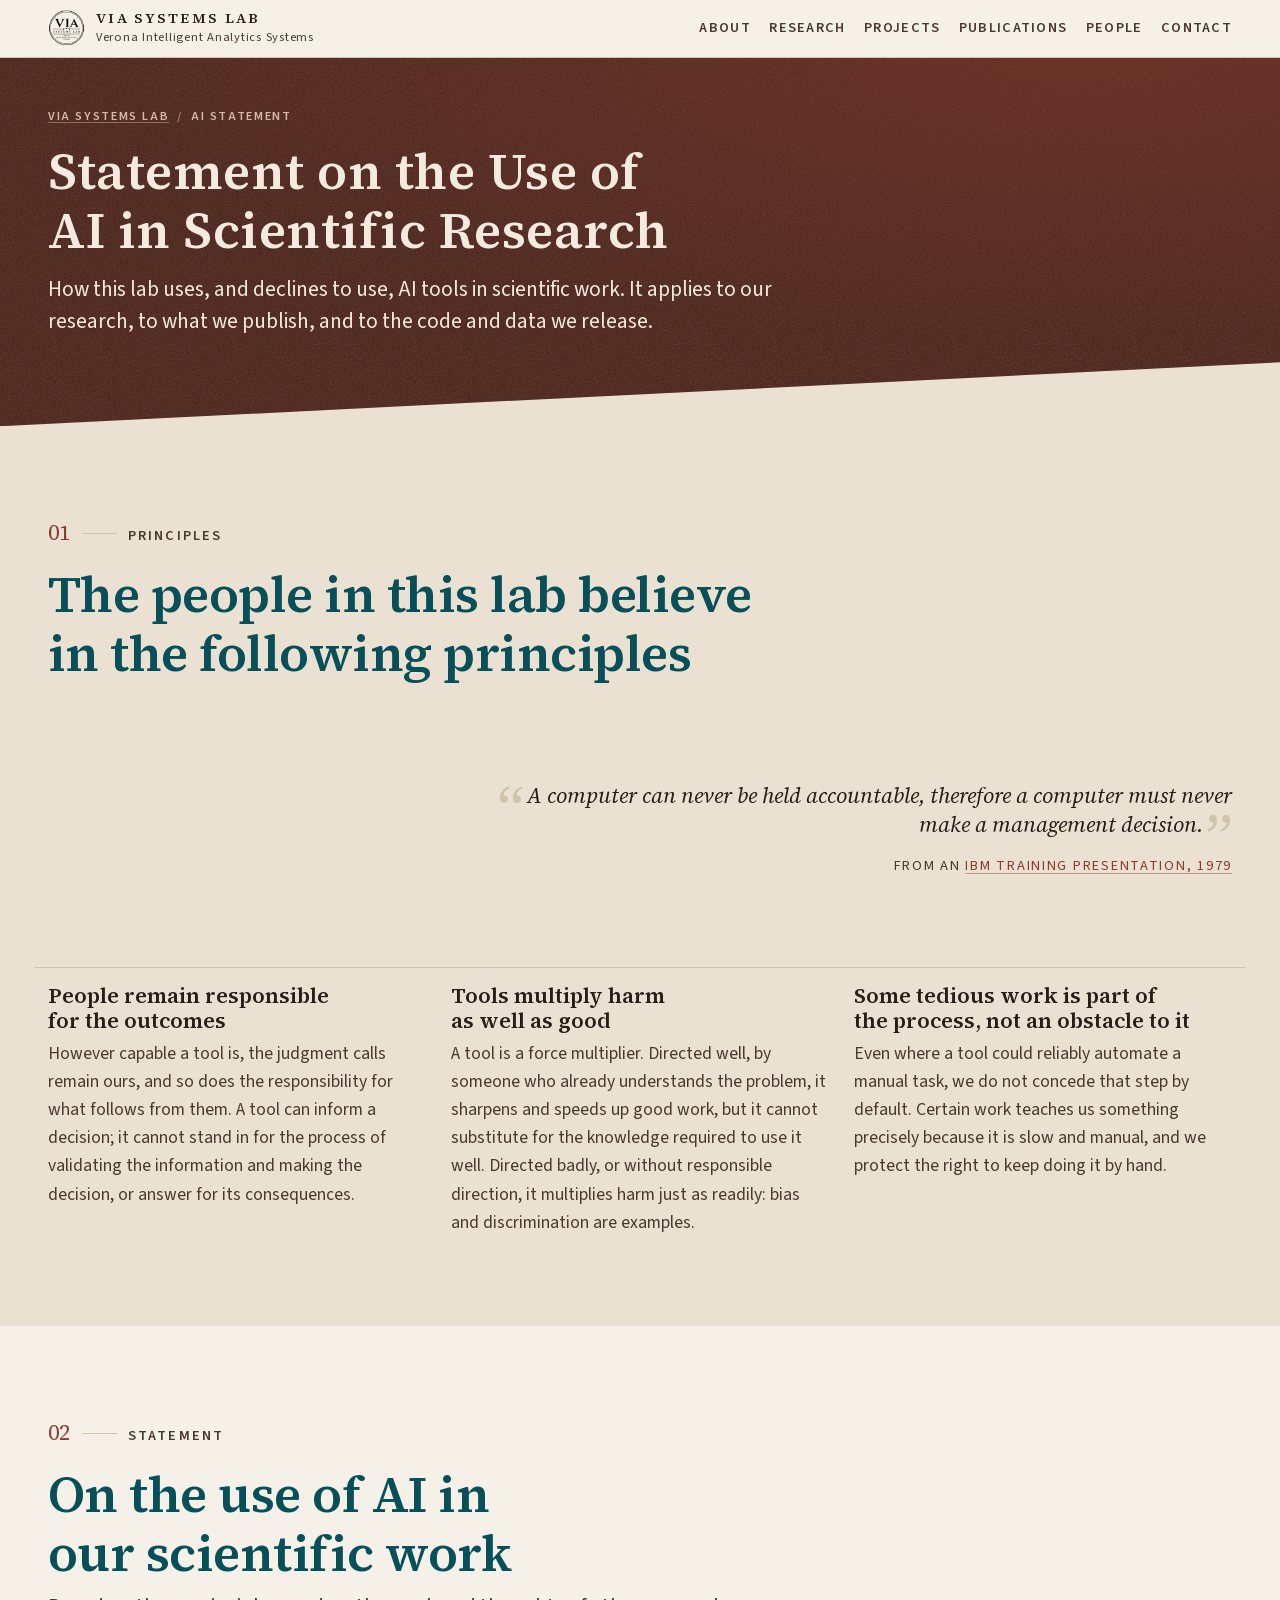
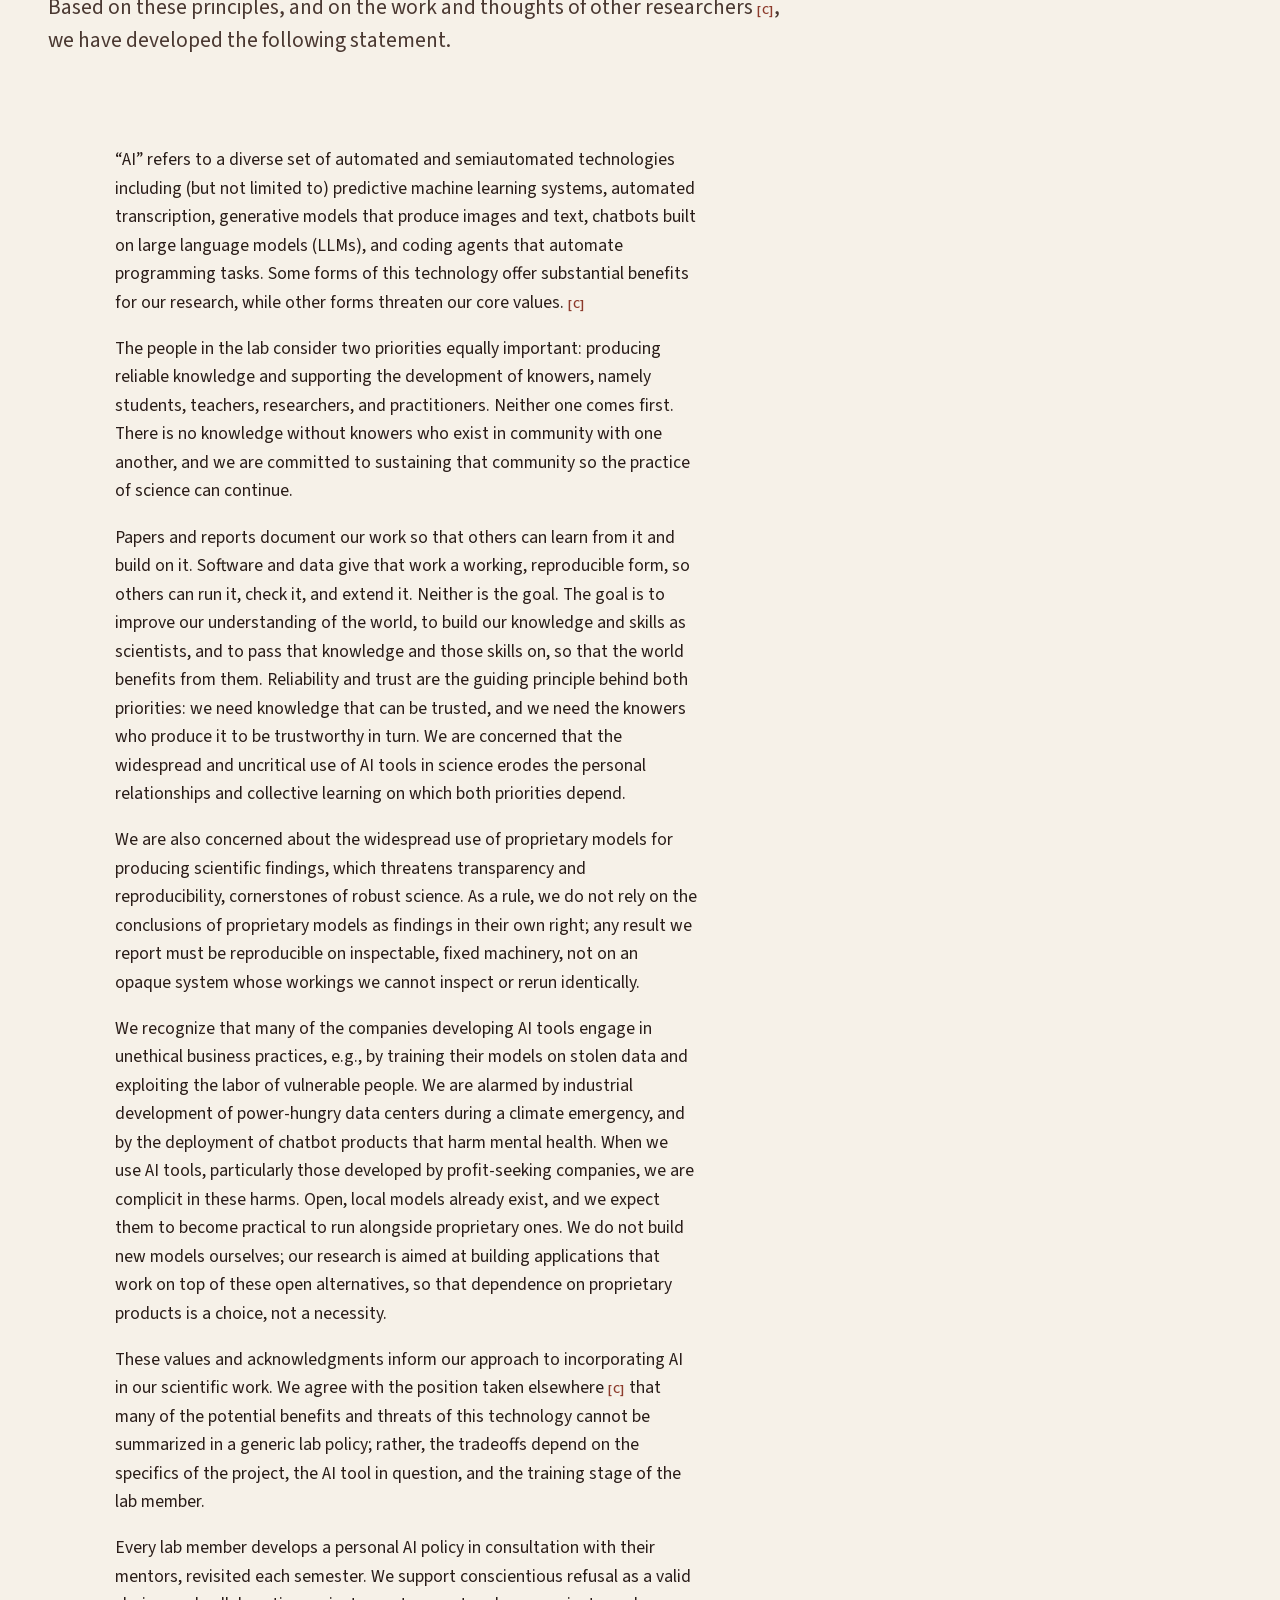
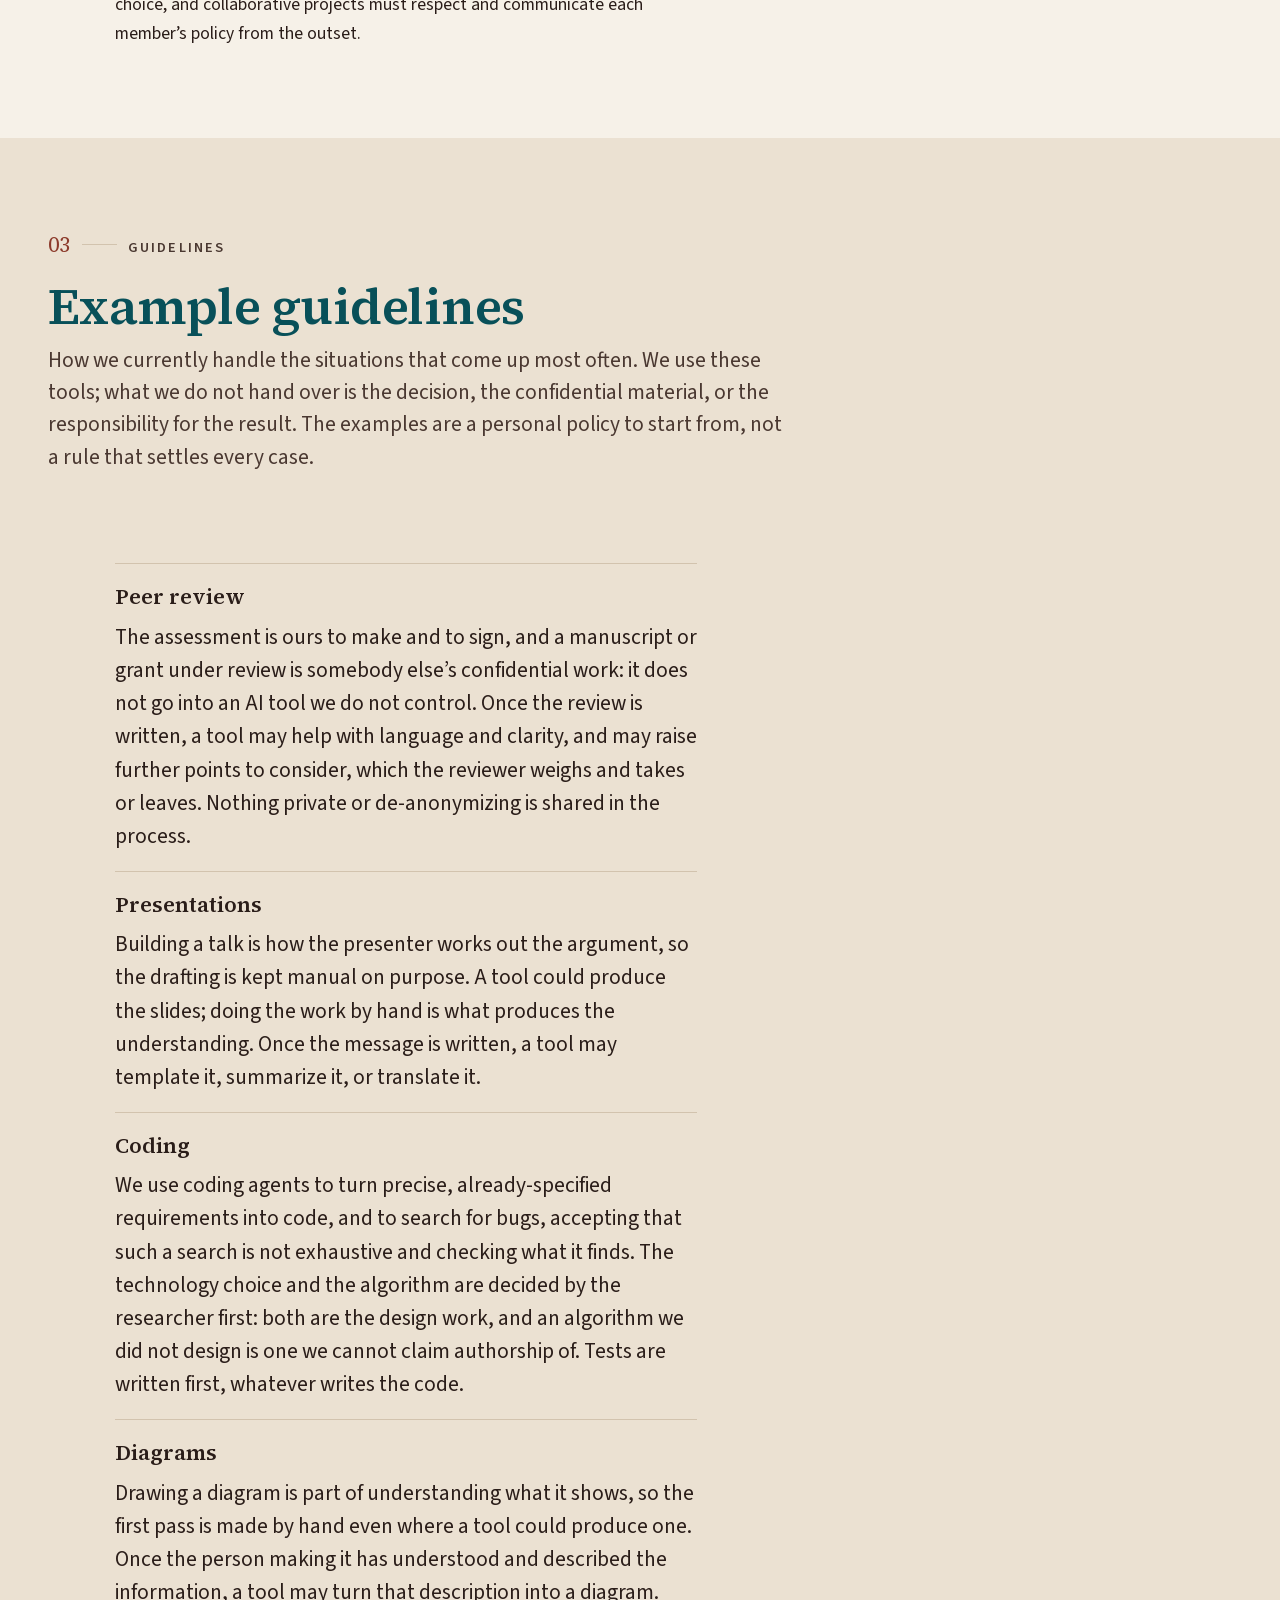
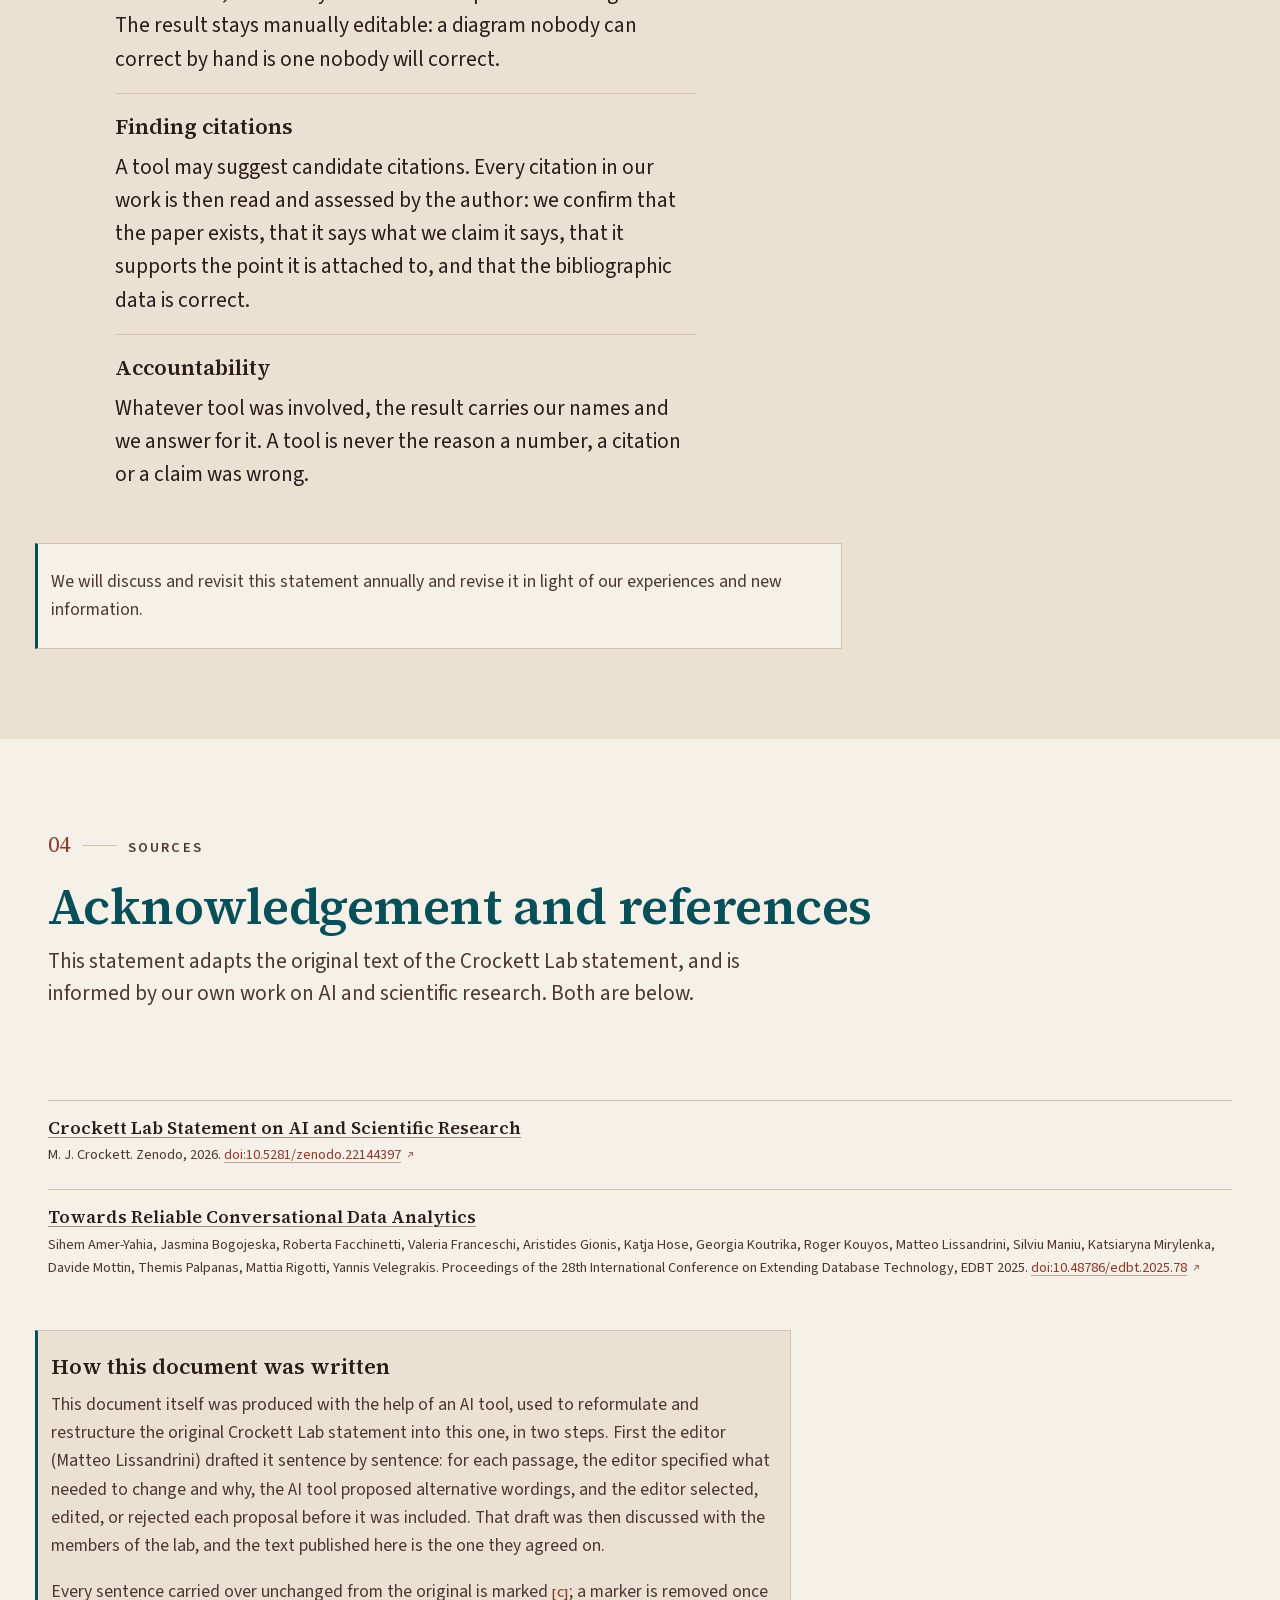
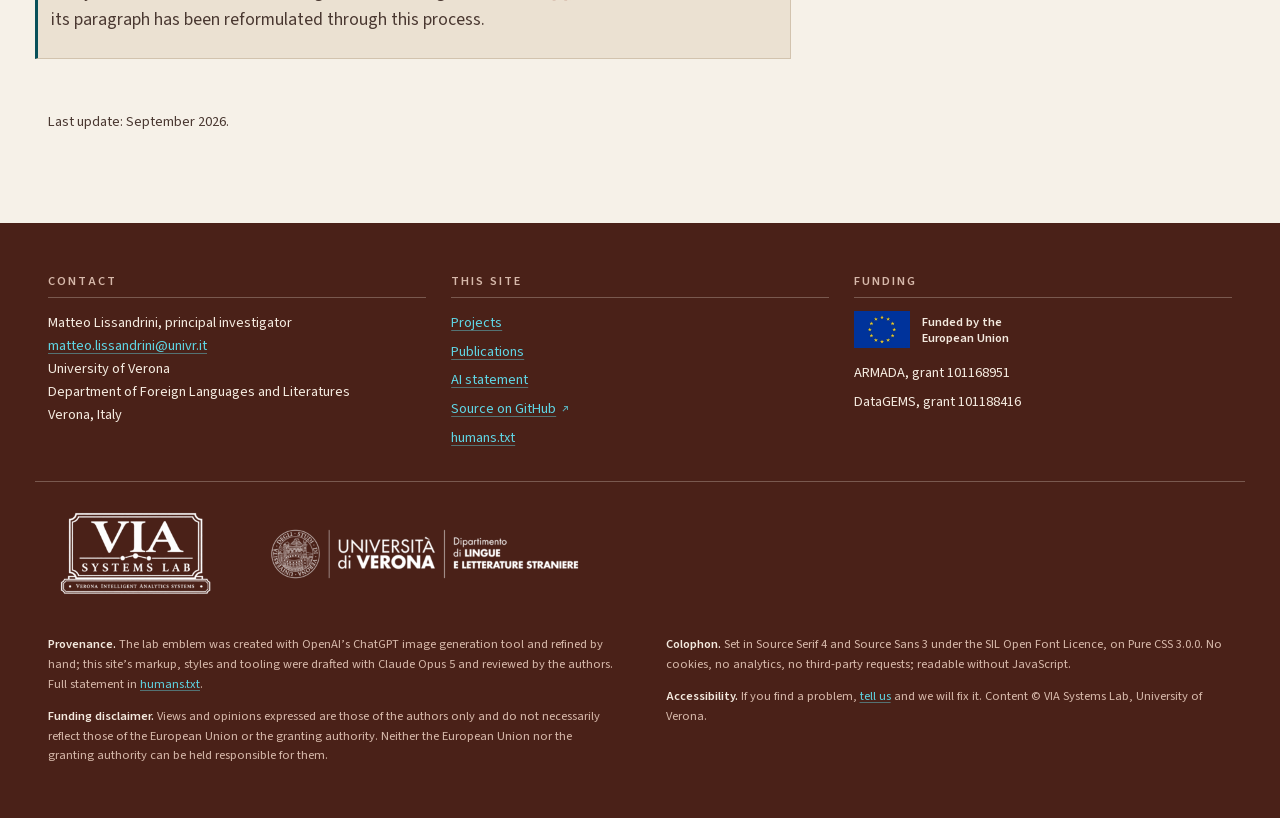
==== commit 23680a03: "content(ai-statement): add the IBM slide as an epigraph [BOT] "A computer can never be held accounta" ====
--- a/ai-statement.html
+++ b/ai-statement.html
@@ -188,6 +188,15 @@
         <h2 id="principles-title" class="section__title">The people in this lab believe in the following principles</h2>
       </header>
 
+      <figure class="pullquote pullquote--epigraph pure-u-1 pure-u-md-2-3">
+        <blockquote cite="https://simonwillison.net/2025/Feb/3/a-computer-can-never-be-held-accountable/">
+          <p>A computer can never be held accountable, therefore a computer
+            must never make a management decision.</p>
+        </blockquote>
+        <figcaption>From an
+          <a href="https://simonwillison.net/2025/Feb/3/a-computer-can-never-be-held-accountable/">IBM training presentation, 1979</a></figcaption>
+      </figure>
+
       <ul class="openlist pure-g">
         <li class="openitem pure-u-1 pure-u-md-1-3">
           <h3 class="openitem__title">People remain responsible for the outcomes</h3>
--- a/css/custom.css
+++ b/css/custom.css
@@ -1011,6 +1011,7 @@
   /* How far the closing mark sits below the text's baseline, so a glyph this
      large ends level with the last line instead of standing above it. */
   --quote-sink: -0.45em;
+  --quote-text-size: var(--step-2);
 
   margin: 0;
   display: grid;
@@ -1048,7 +1049,7 @@
   grid-row: 1;
   margin: 0;
   font-family: var(--font-display);
-  font-size: var(--step-2);
+  font-size: var(--quote-text-size);
   line-height: 1.35;
   font-style: italic;
   text-wrap: pretty;
@@ -1831,6 +1832,35 @@
 /* Inside a section head the row follows the standfirst it acts on, so it
    takes a paragraph's distance rather than the grid's row gap. */
 .section__head .cta-row { margin-top: 1.25rem; }
+
+/* An epigraph to a section: a step smaller, and pushed to the right edge, so
+   it sits beside the reading line rather than interrupting it. Its width comes
+   from the grid unit on the markup, so it lines up with the columns below.
+
+   The text is set right, so the lines start at different points and a hanging
+   mark in its own column ends up far from the first word. Here the opening mark
+   runs inline before the first word instead, set exactly like the closing one,
+   and the figure drops the grid. */
+.pullquote--epigraph {
+  --quote-size: clamp(2.5rem, 5vw, 3.75rem);
+  --quote-text-size: var(--step-1);
+  display: block;
+  margin: 0 0 clamp(1.5rem, 3vw, 2.5rem) auto;
+  text-align: right;
+}
+
+.pullquote--epigraph::before { content: none; }
+
+.pullquote--epigraph blockquote p::before {
+  content: "\201C";
+  margin-right: 0.05em;
+  vertical-align: var(--quote-sink);
+  font-family: var(--font-display);
+  font-size: var(--quote-size);
+  font-style: normal;
+  line-height: 0;
+  color: var(--rule);
+}
 
 /* On a light surface the hero button colours would be unreadable, so the
    two solid/outline variants below are the light-surface equivalents. */
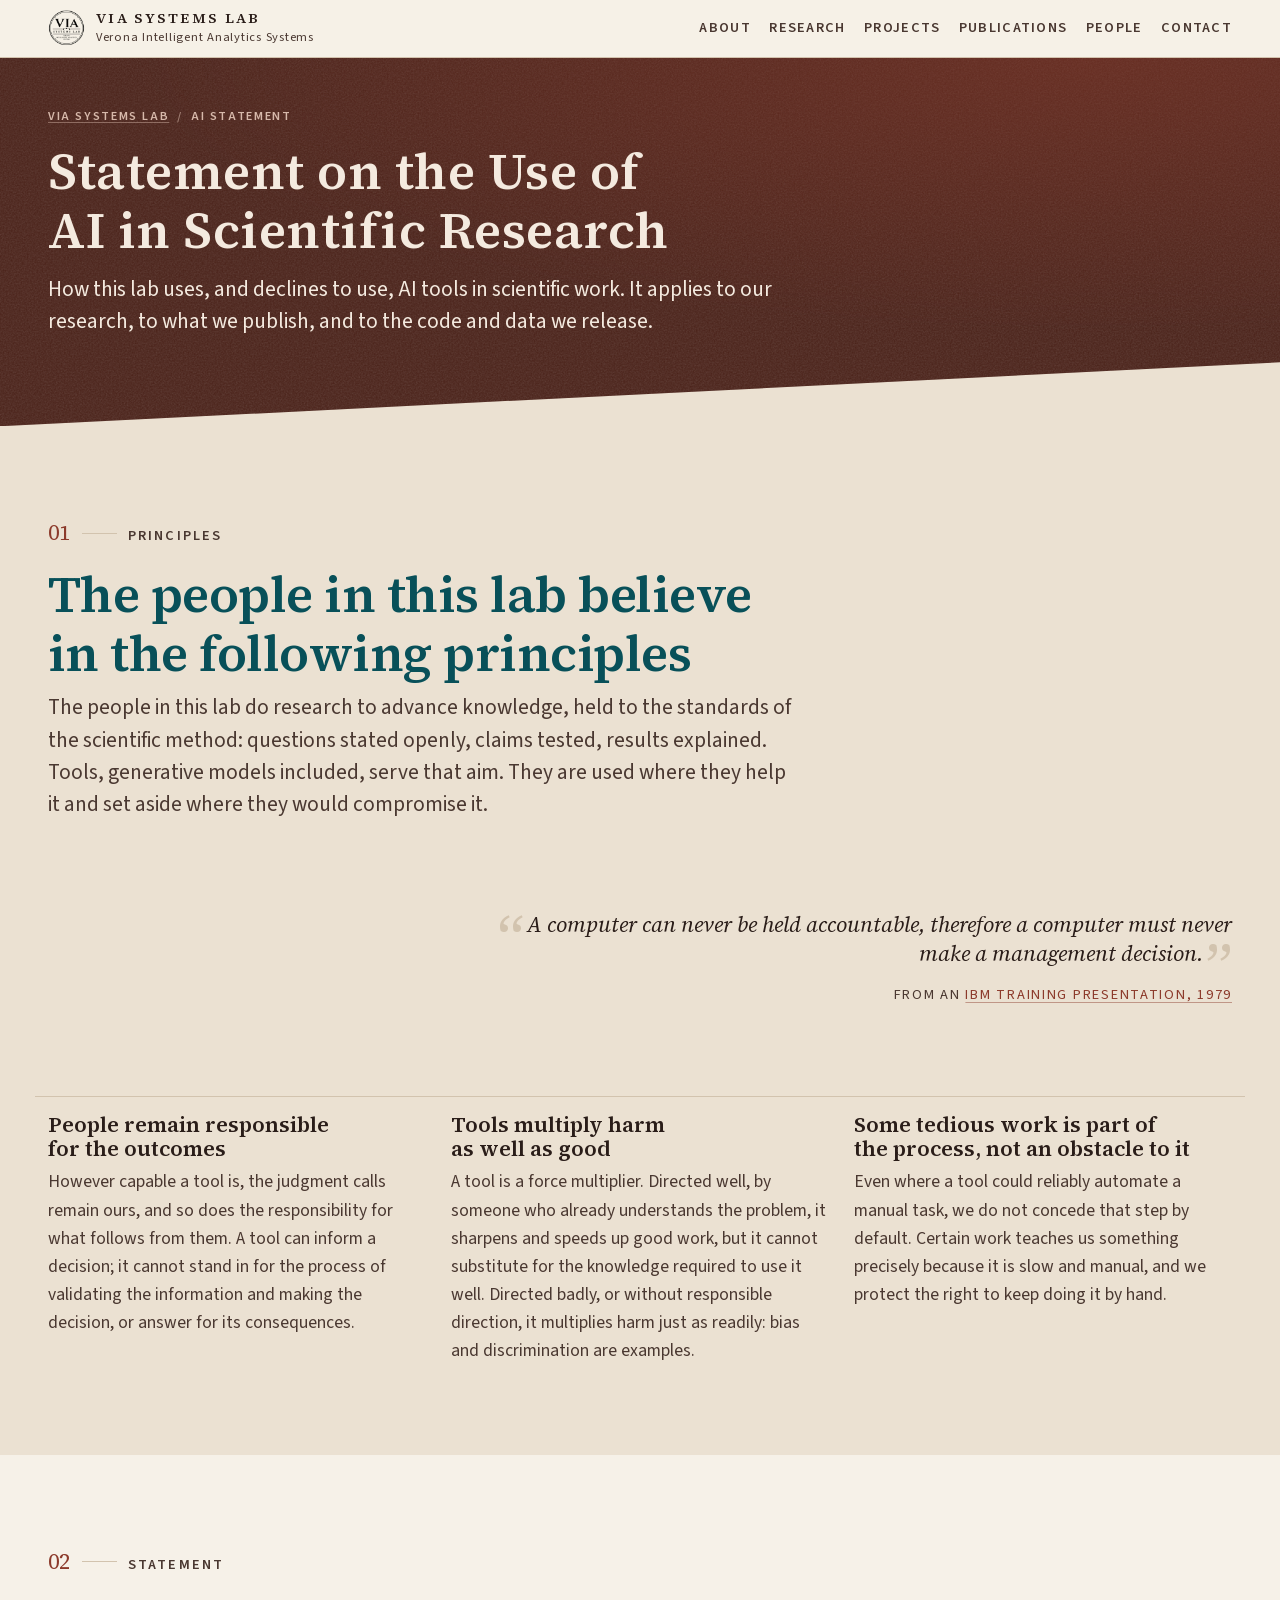
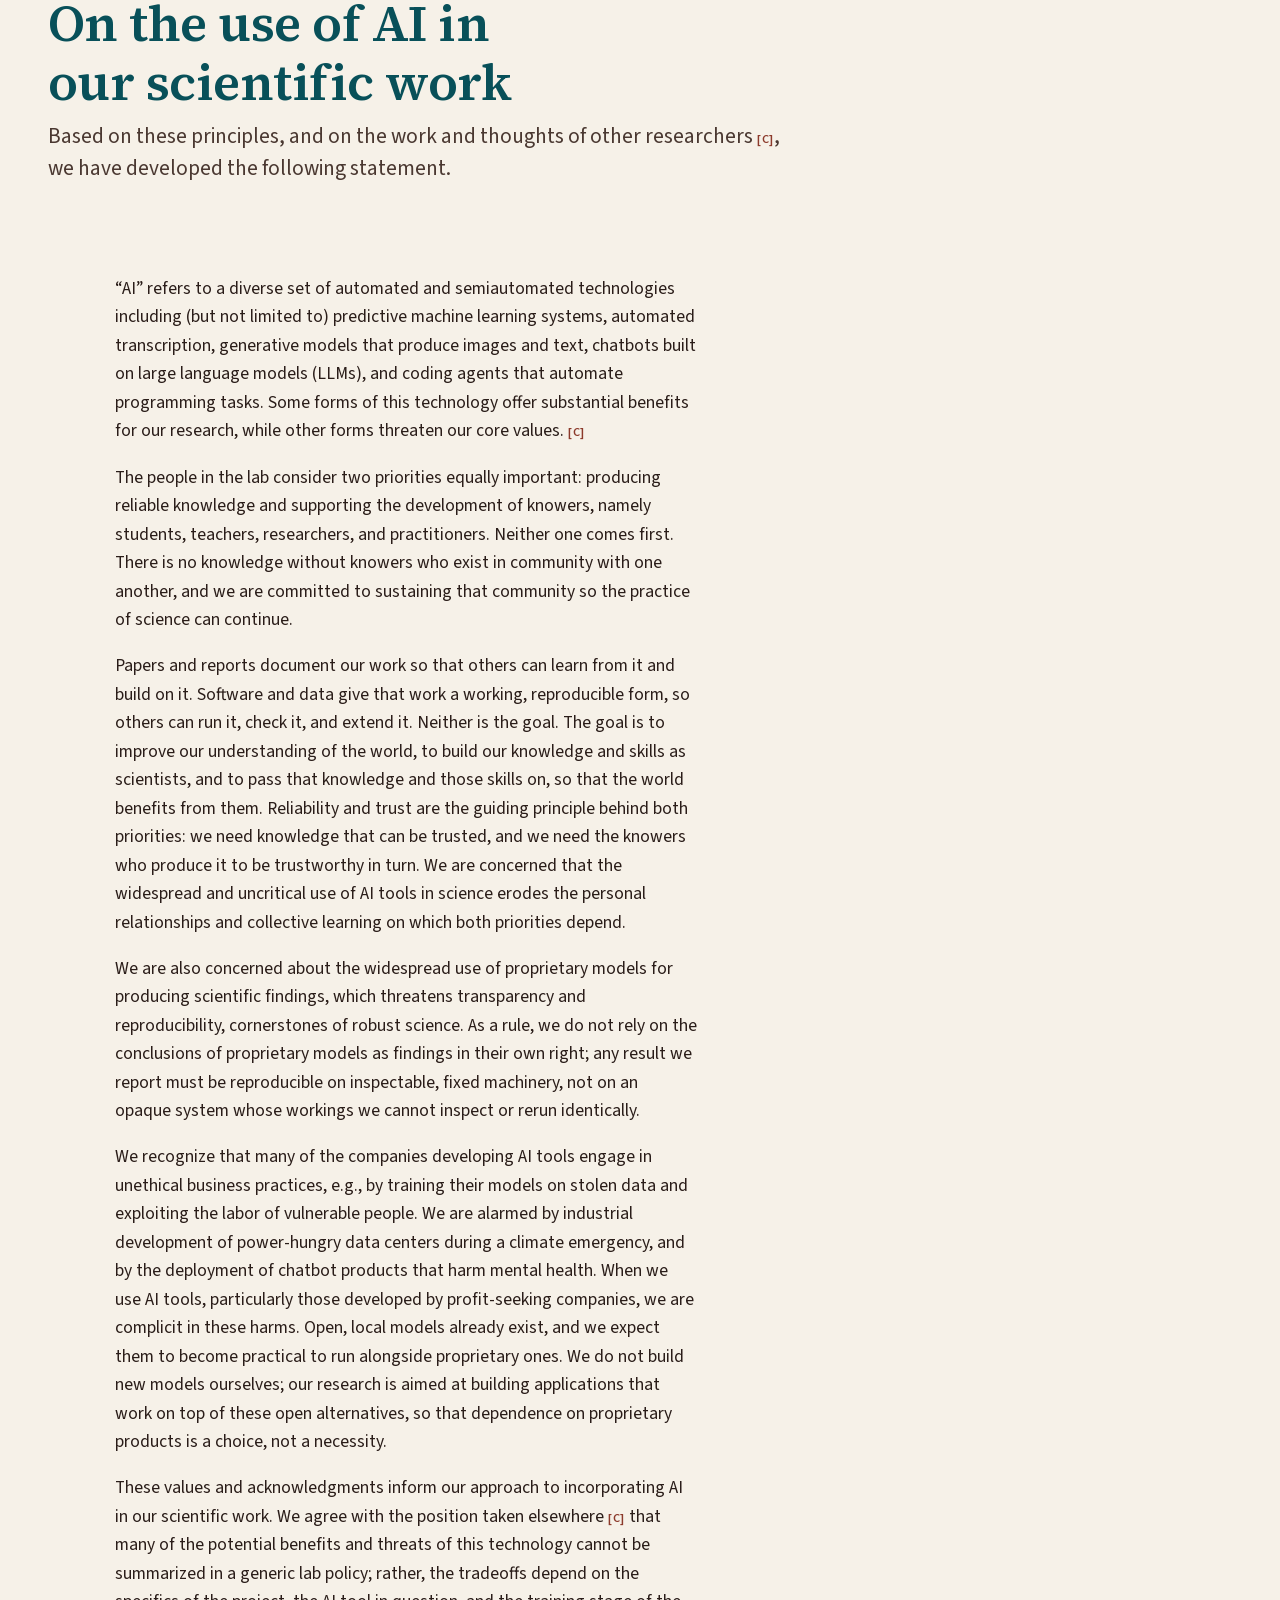
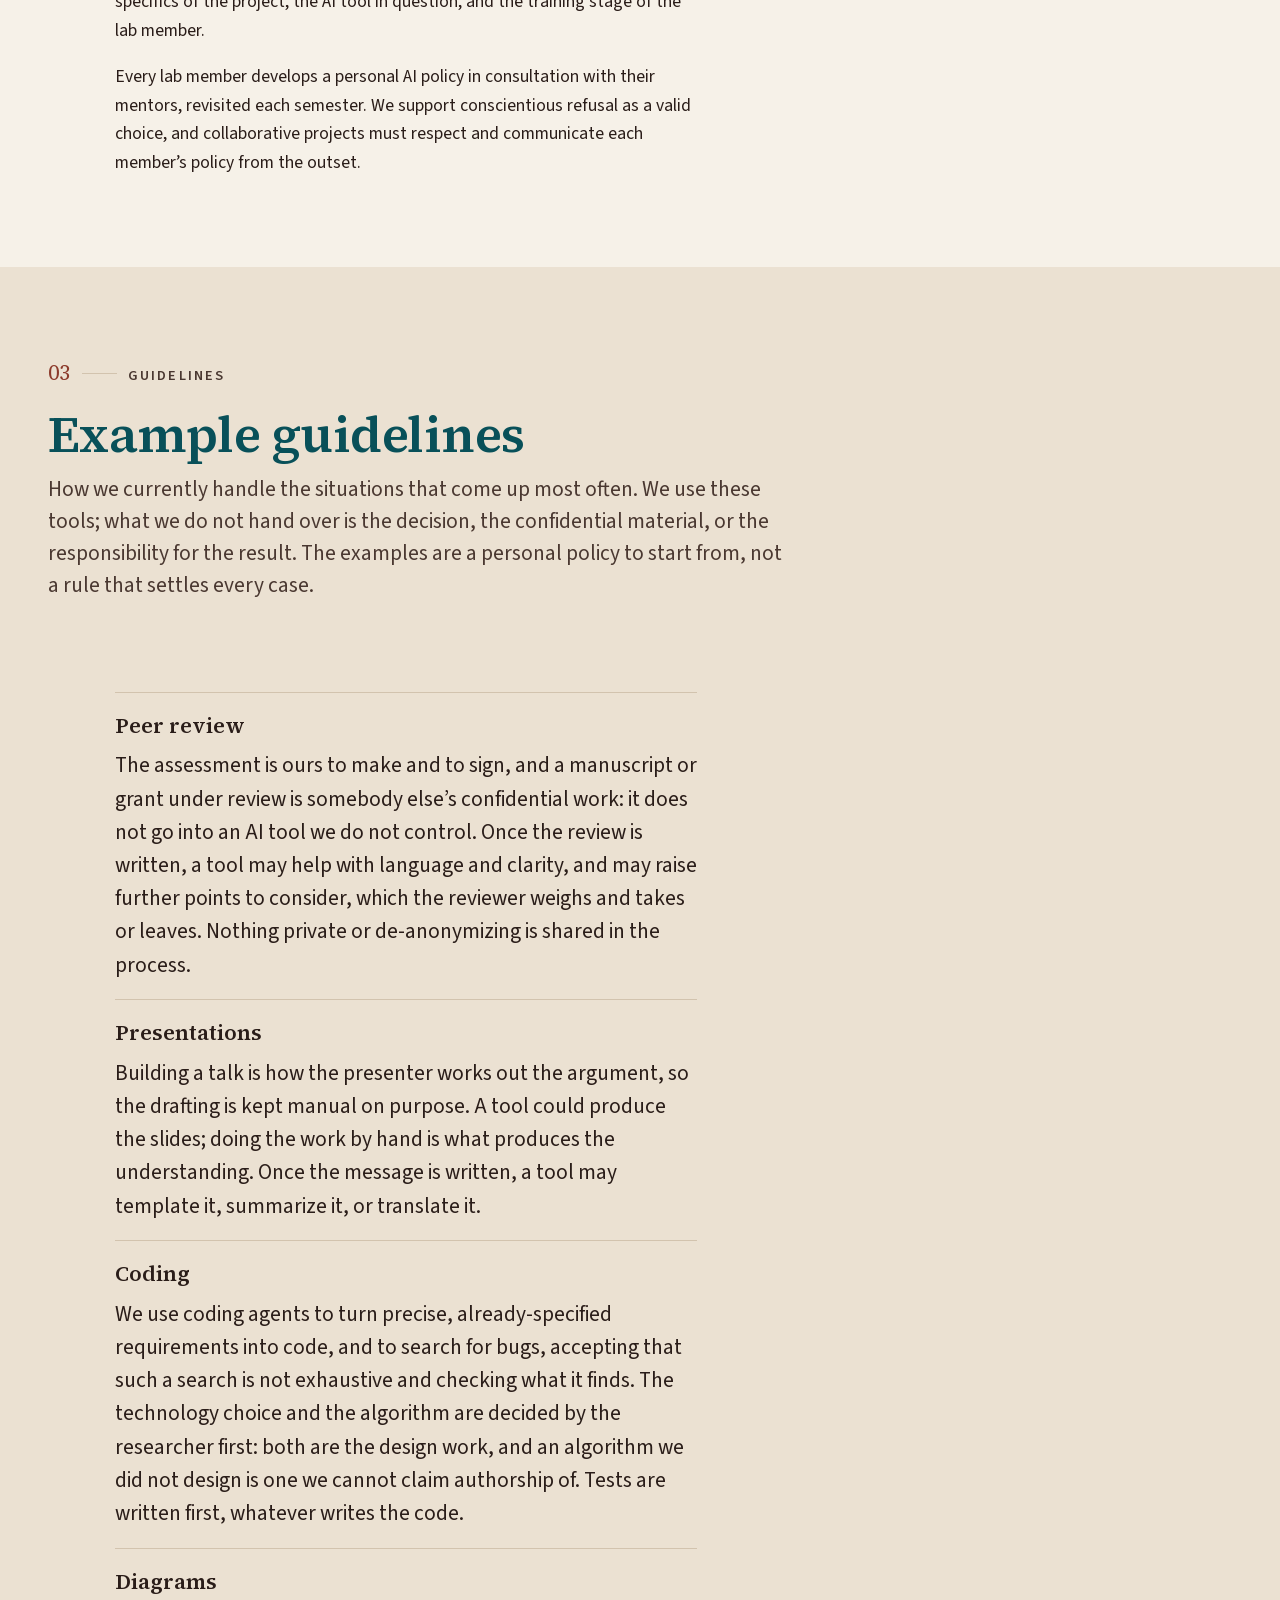
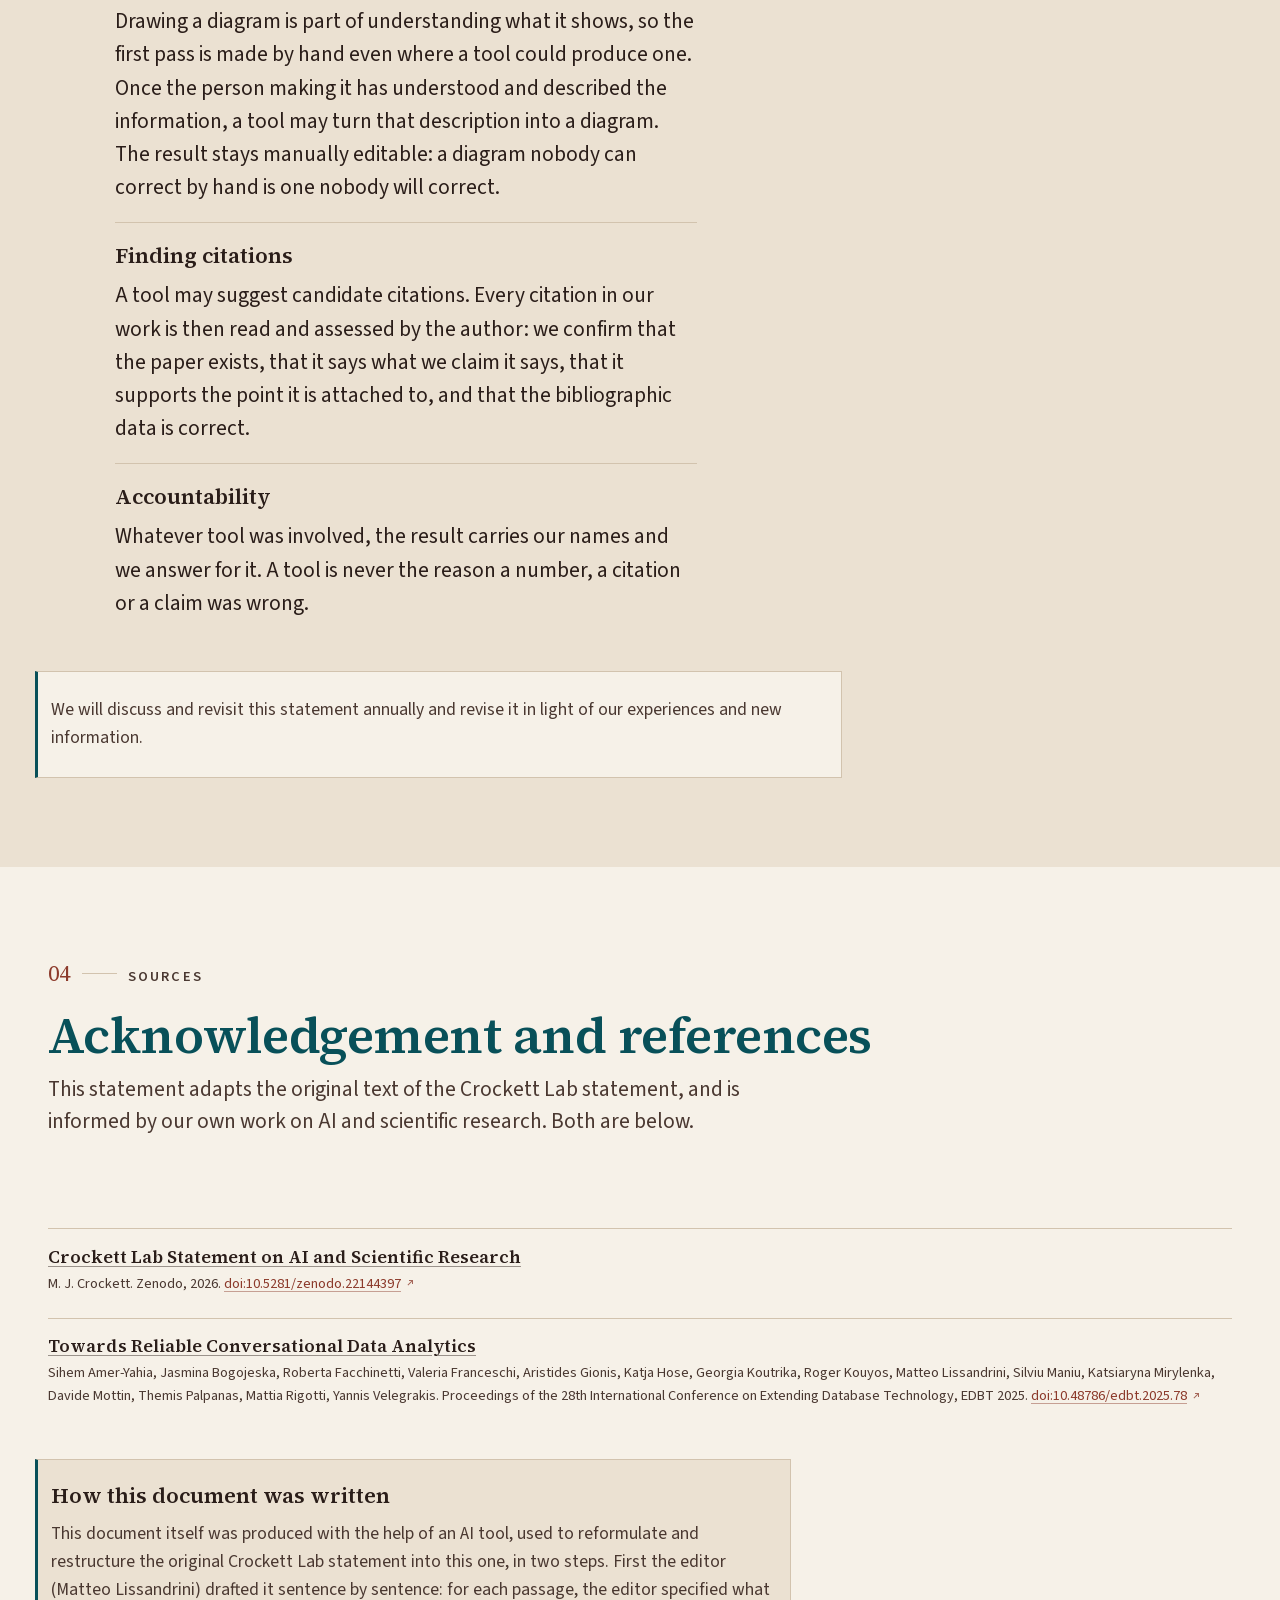
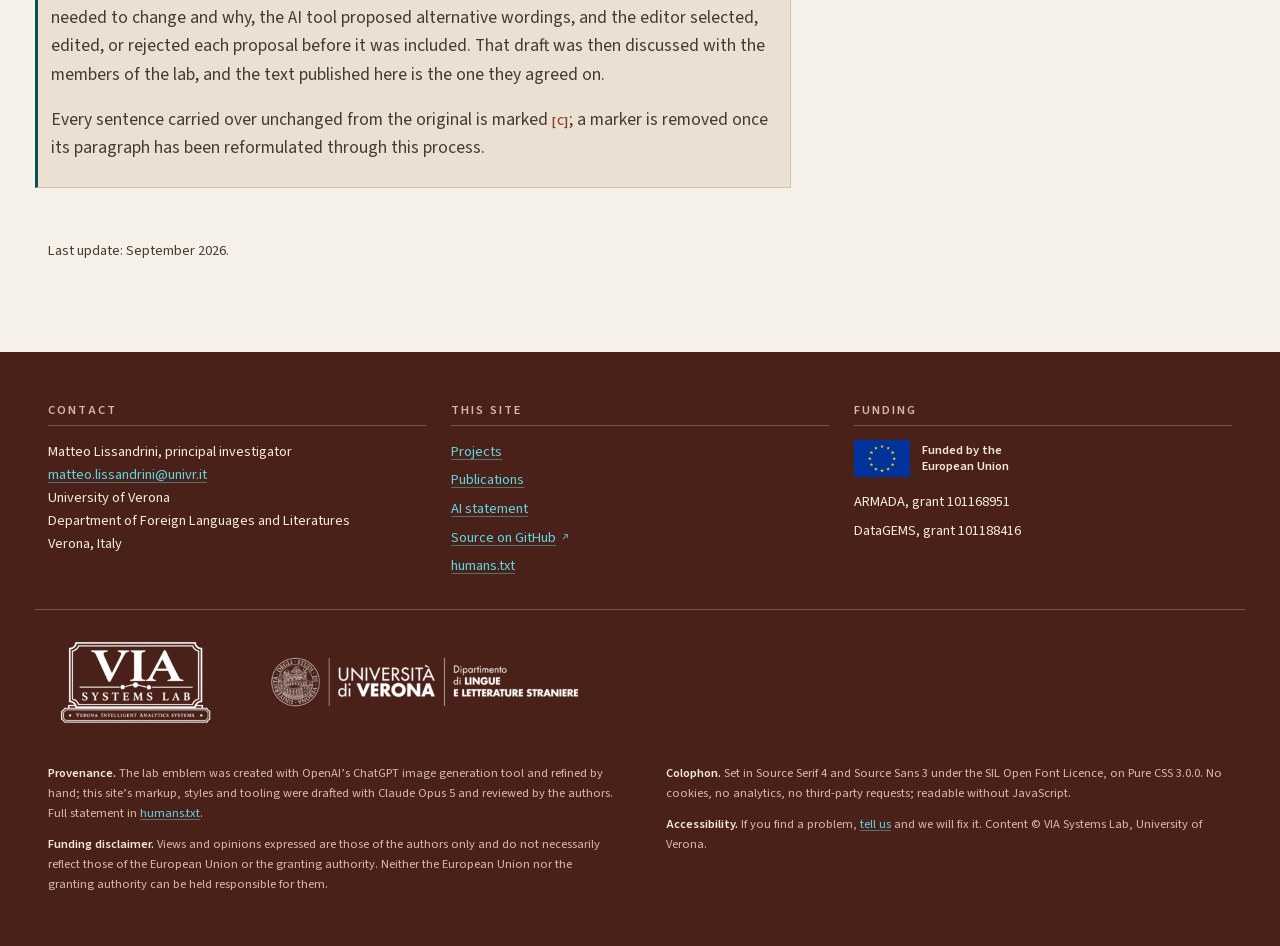
==== commit f726f77e: "content(ai-statement): open the principles with an introduction [BOT] Say what the principles serve " ====
--- a/ai-statement.html
+++ b/ai-statement.html
@@ -186,6 +186,13 @@
       <header class="section__head pure-u-1 pure-u-md-5-6 pure-u-lg-17-24">
         <p class="eyebrow"><span class="eyebrow__num">01</span> Principles</p>
         <h2 id="principles-title" class="section__title">The people in this lab believe in the following principles</h2>
+        <p class="section__standfirst">
+          The people in this lab do research to advance knowledge, held to the
+          standards of the scientific method: questions stated openly, claims
+          tested, results explained. Tools, generative models included, serve
+          that aim. They are used where they help it and set aside where they
+          would compromise it.
+        </p>
       </header>
 
       <figure class="pullquote pullquote--epigraph pure-u-1 pure-u-md-2-3">
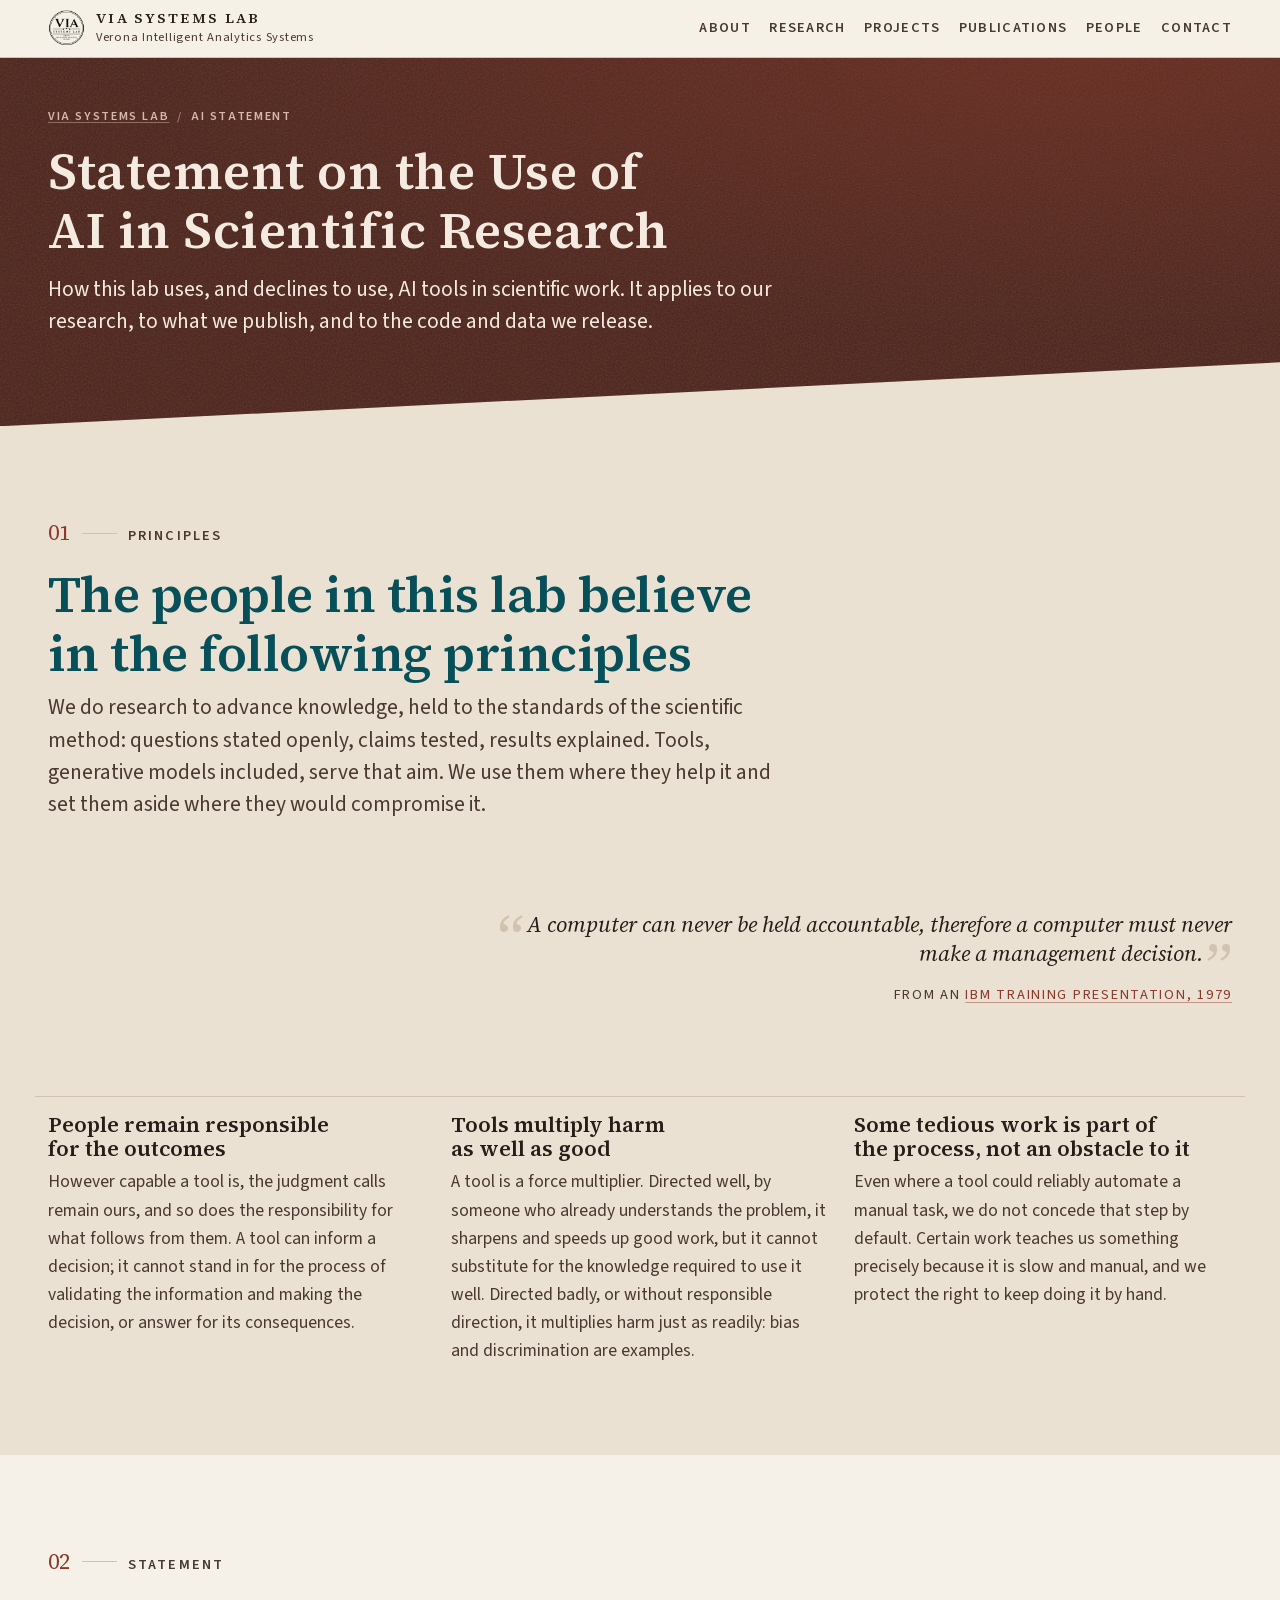
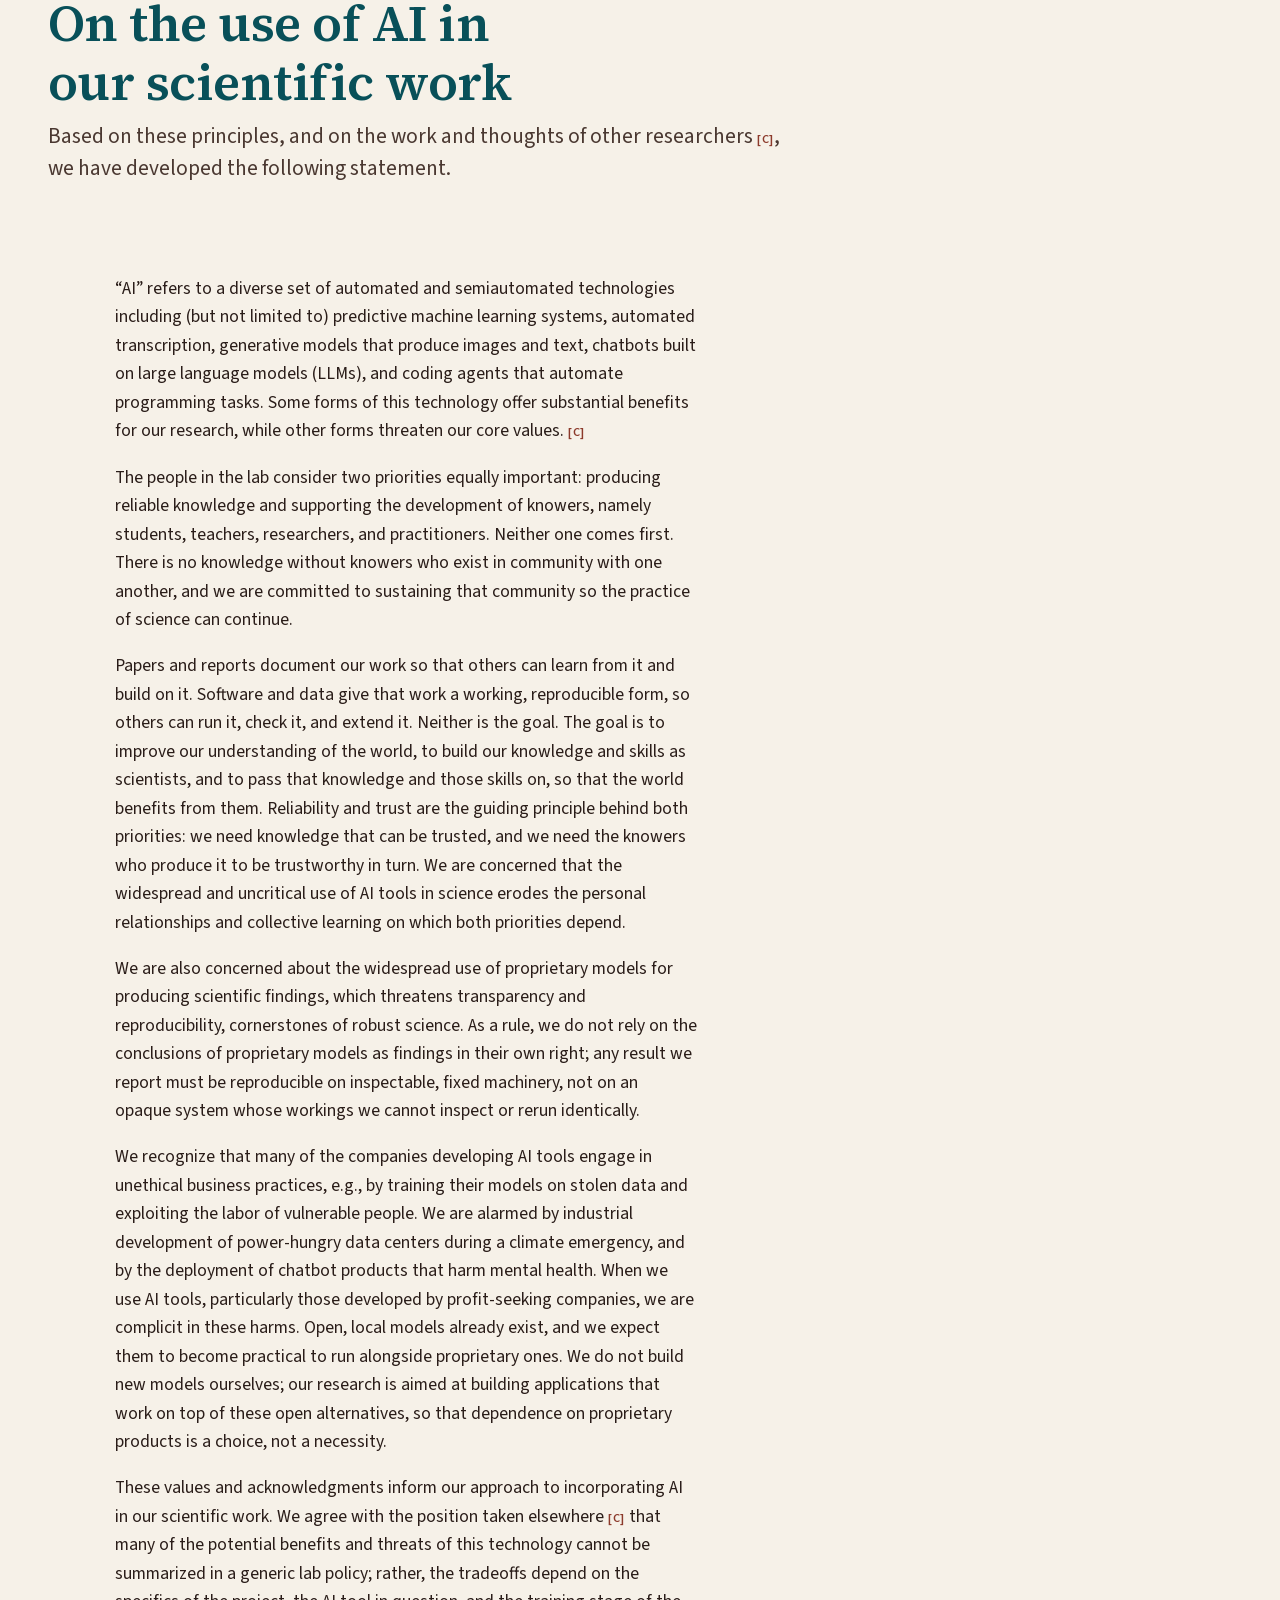
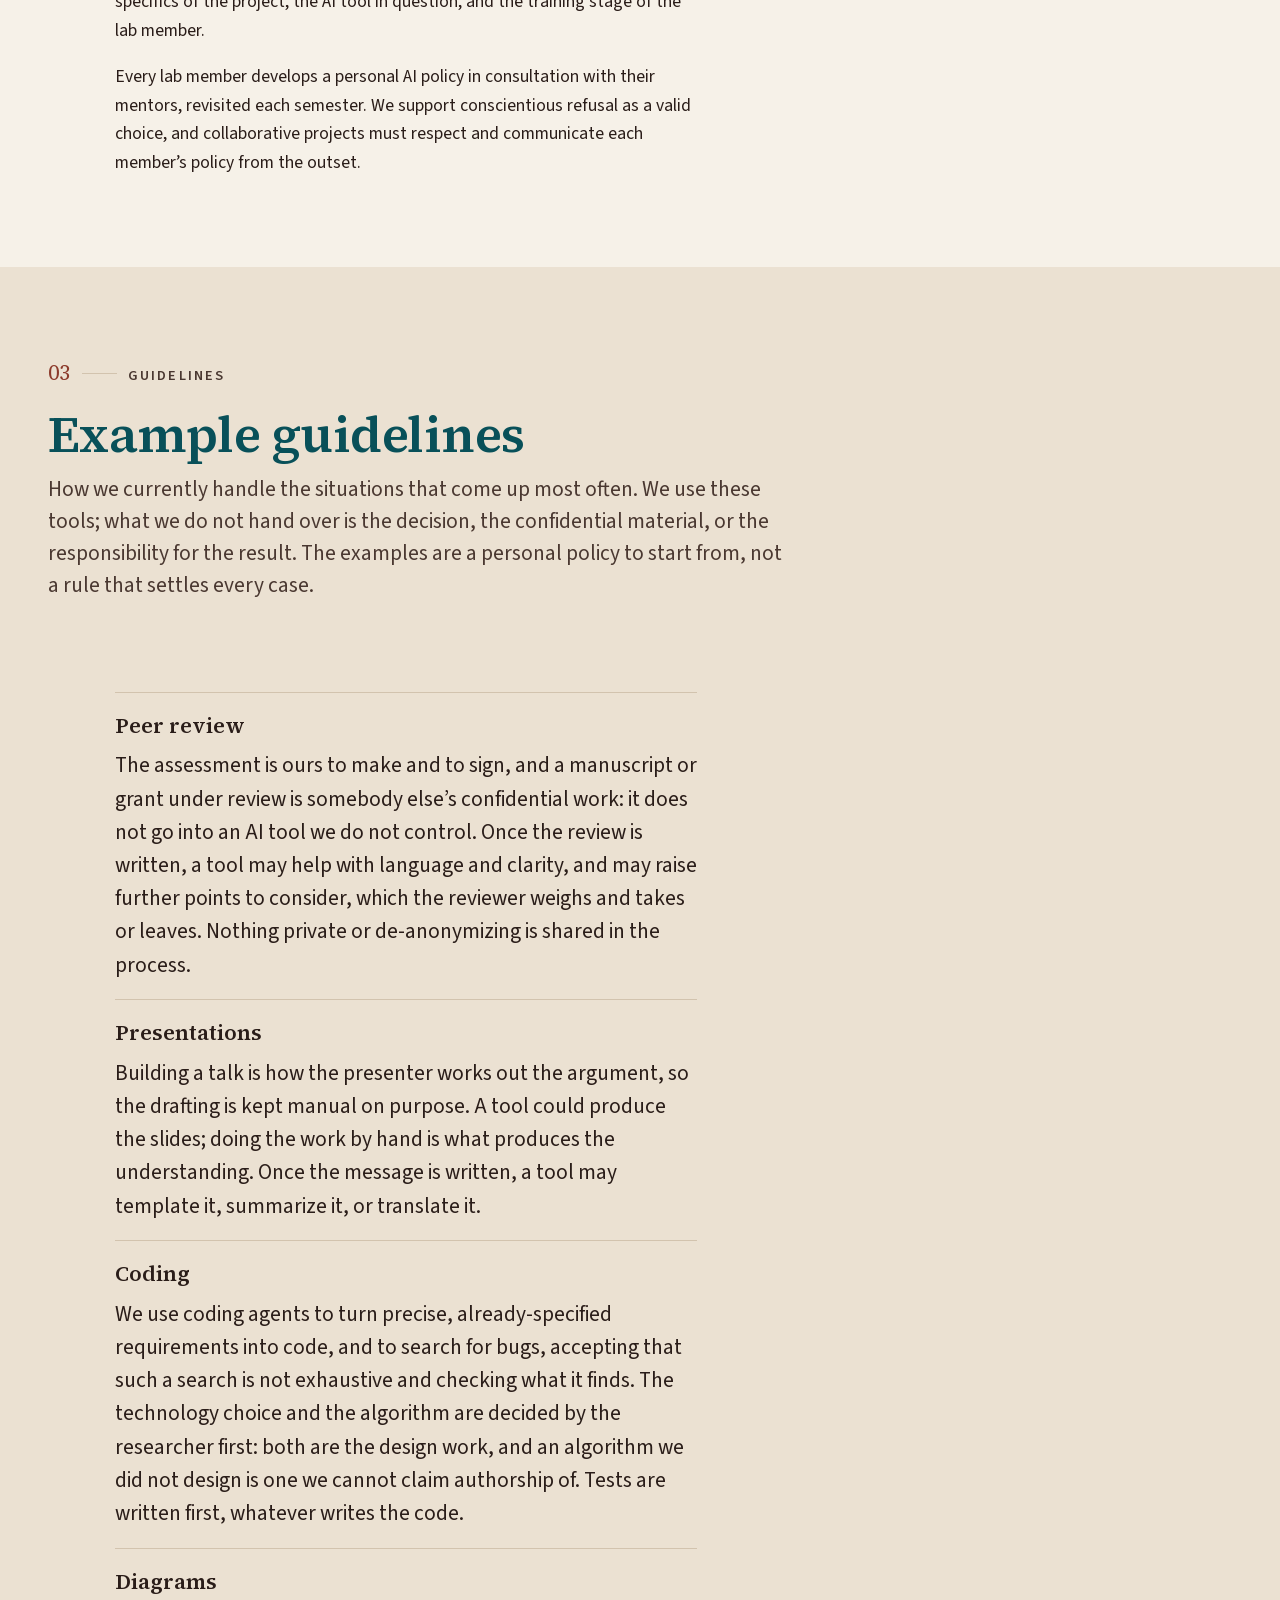
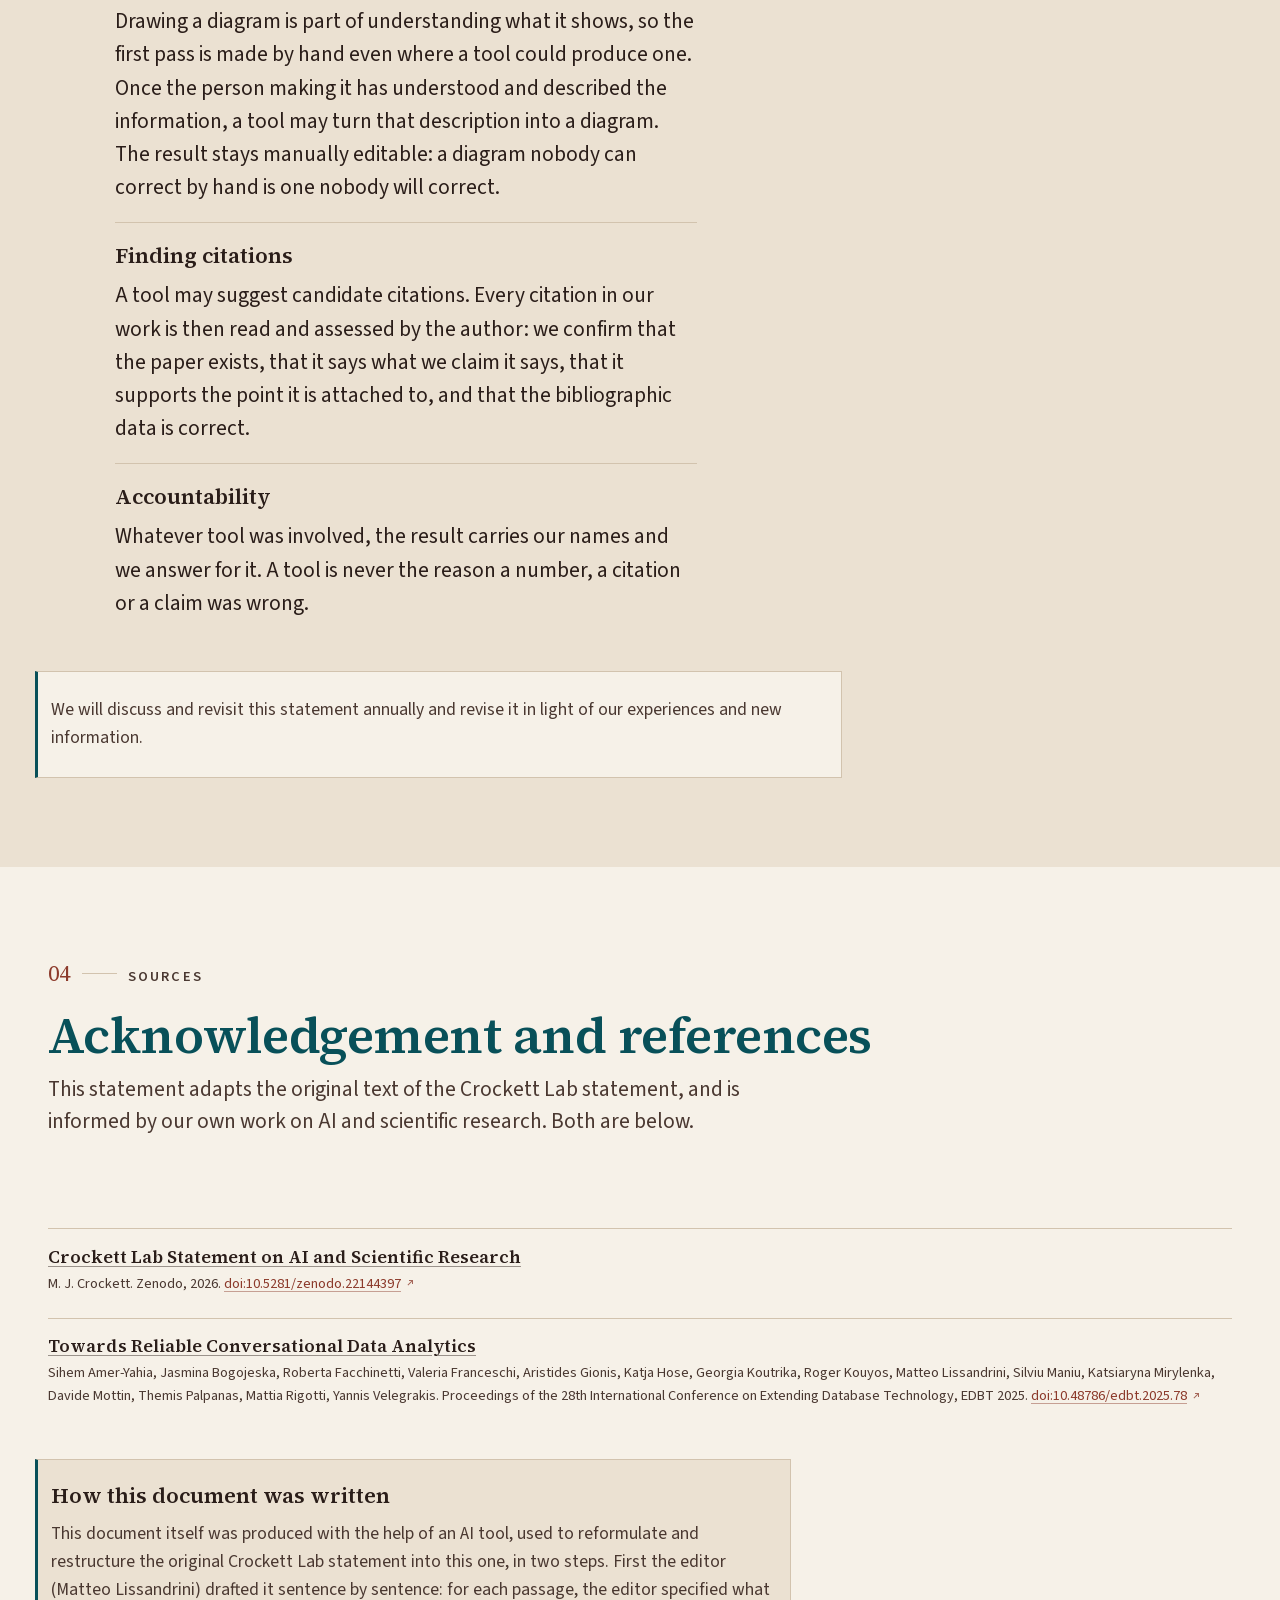
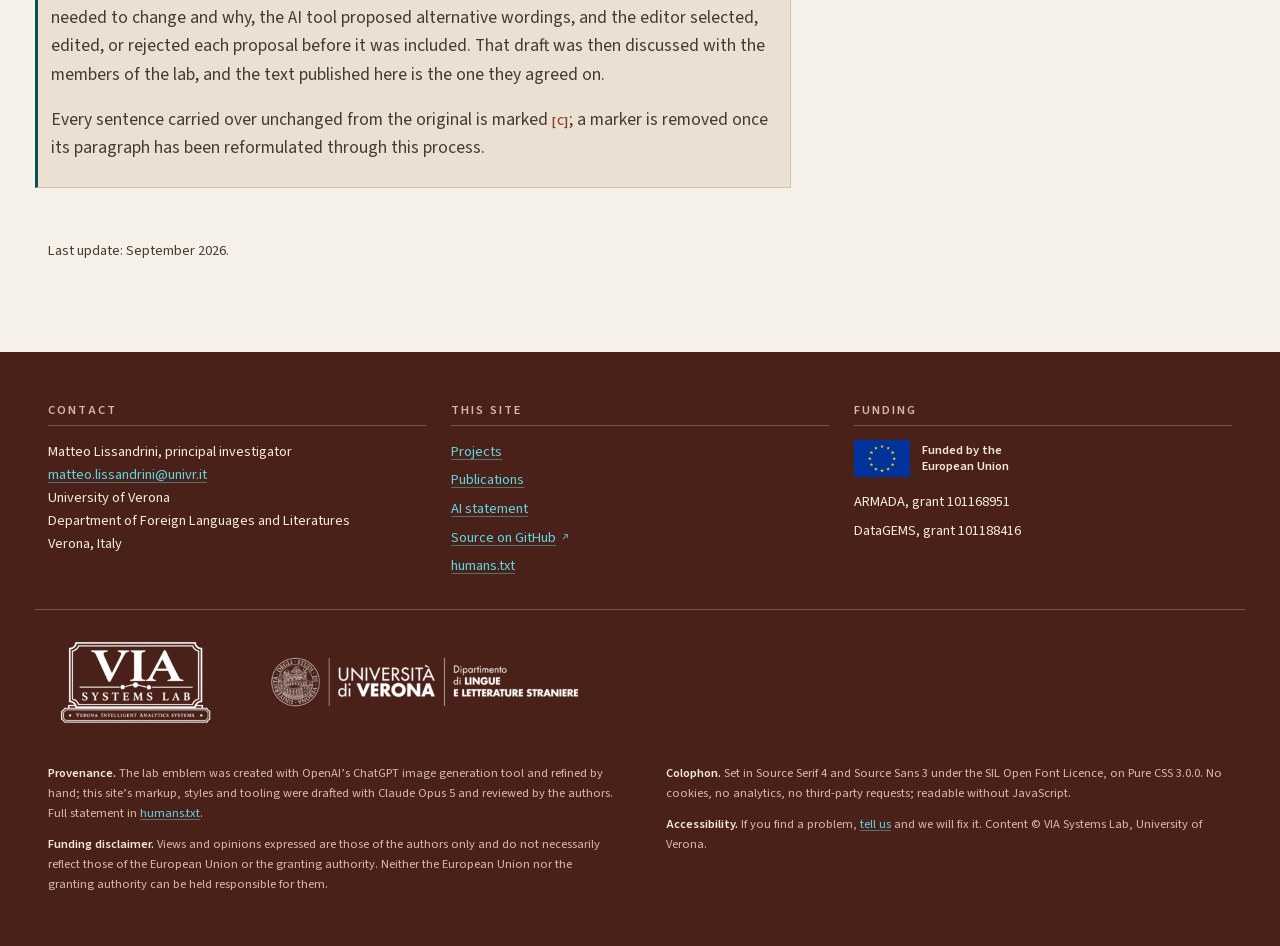
==== commit 85fc7186: "content(ai-statement): write the introduction in the first person [BOT] The section title and its in" ====
--- a/ai-statement.html
+++ b/ai-statement.html
@@ -187,11 +187,11 @@
         <p class="eyebrow"><span class="eyebrow__num">01</span> Principles</p>
         <h2 id="principles-title" class="section__title">The people in this lab believe in the following principles</h2>
         <p class="section__standfirst">
-          The people in this lab do research to advance knowledge, held to the
-          standards of the scientific method: questions stated openly, claims
-          tested, results explained. Tools, generative models included, serve
-          that aim. They are used where they help it and set aside where they
-          would compromise it.
+          We do research to advance knowledge, held to the standards of the
+          scientific method: questions stated openly, claims tested, results
+          explained. Tools, generative models included, serve that aim. We use
+          them where they help it and set them aside where they would
+          compromise it.
         </p>
       </header>
 
